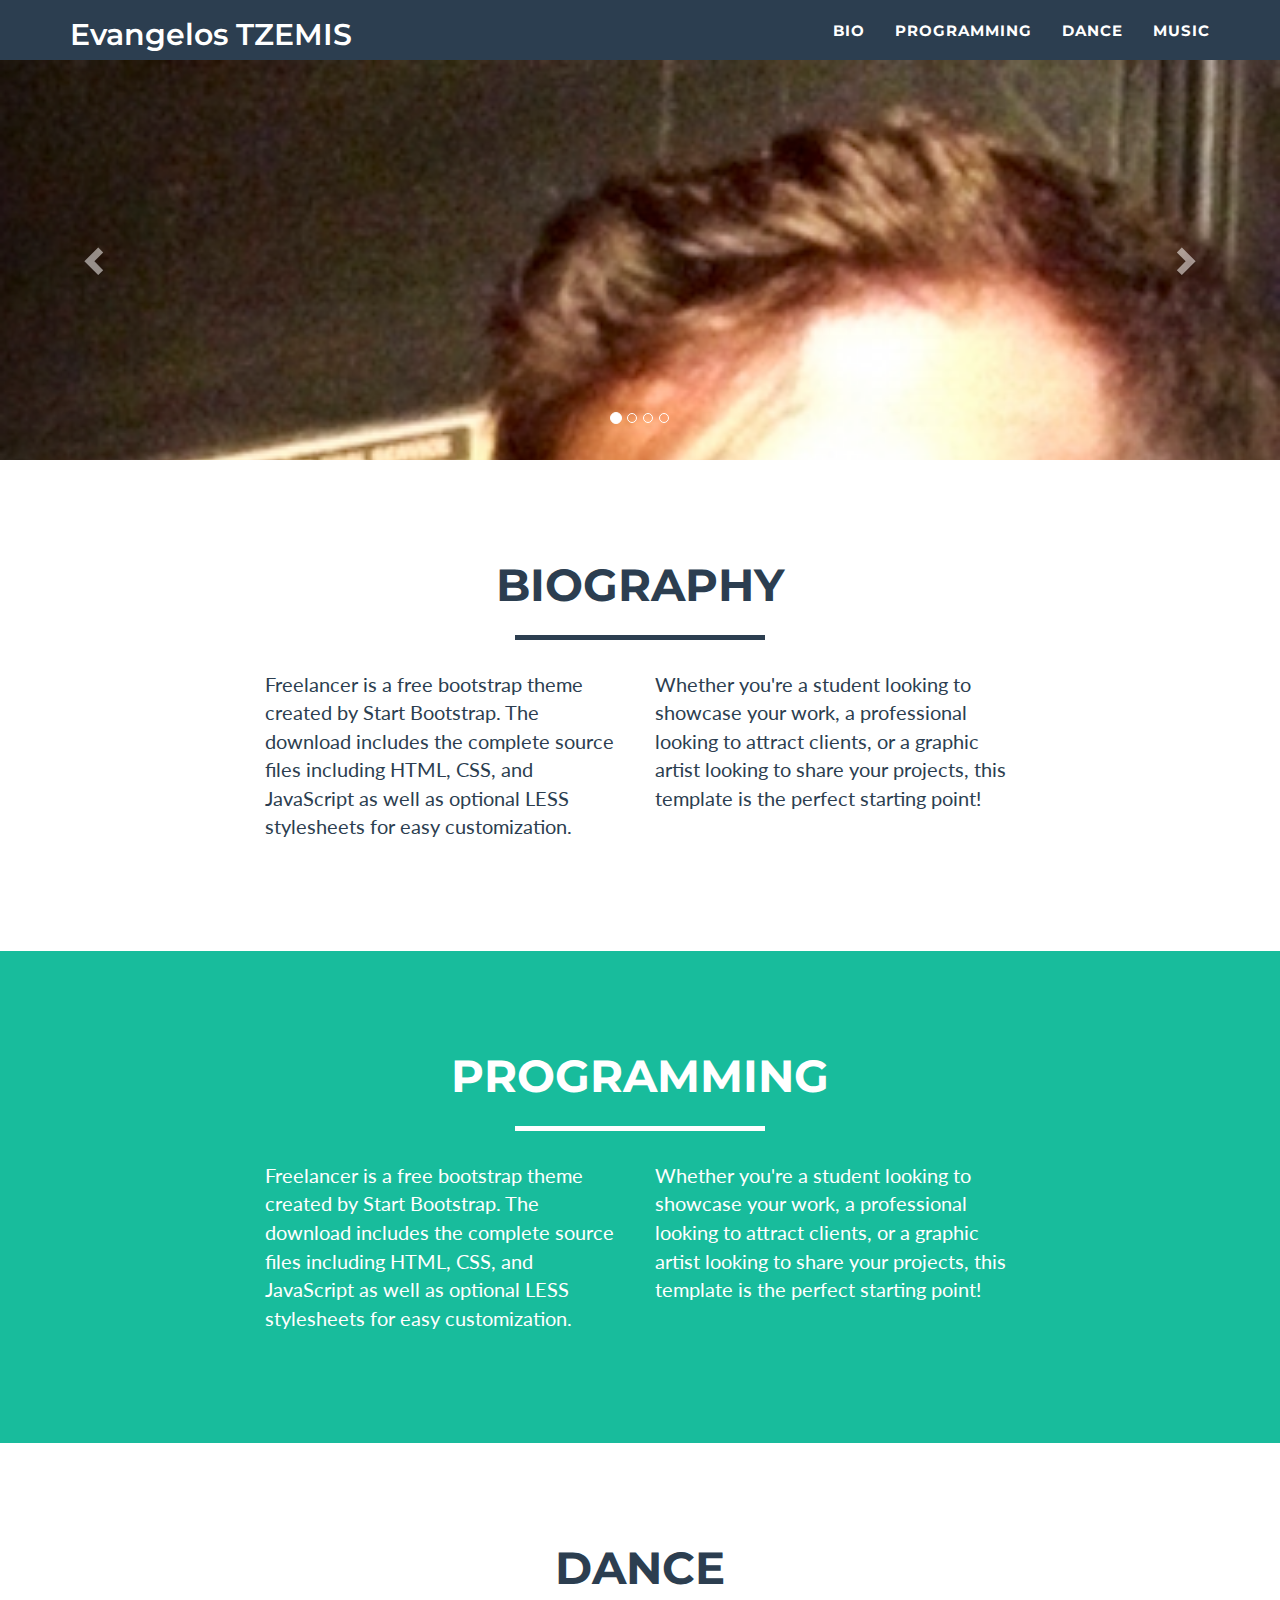
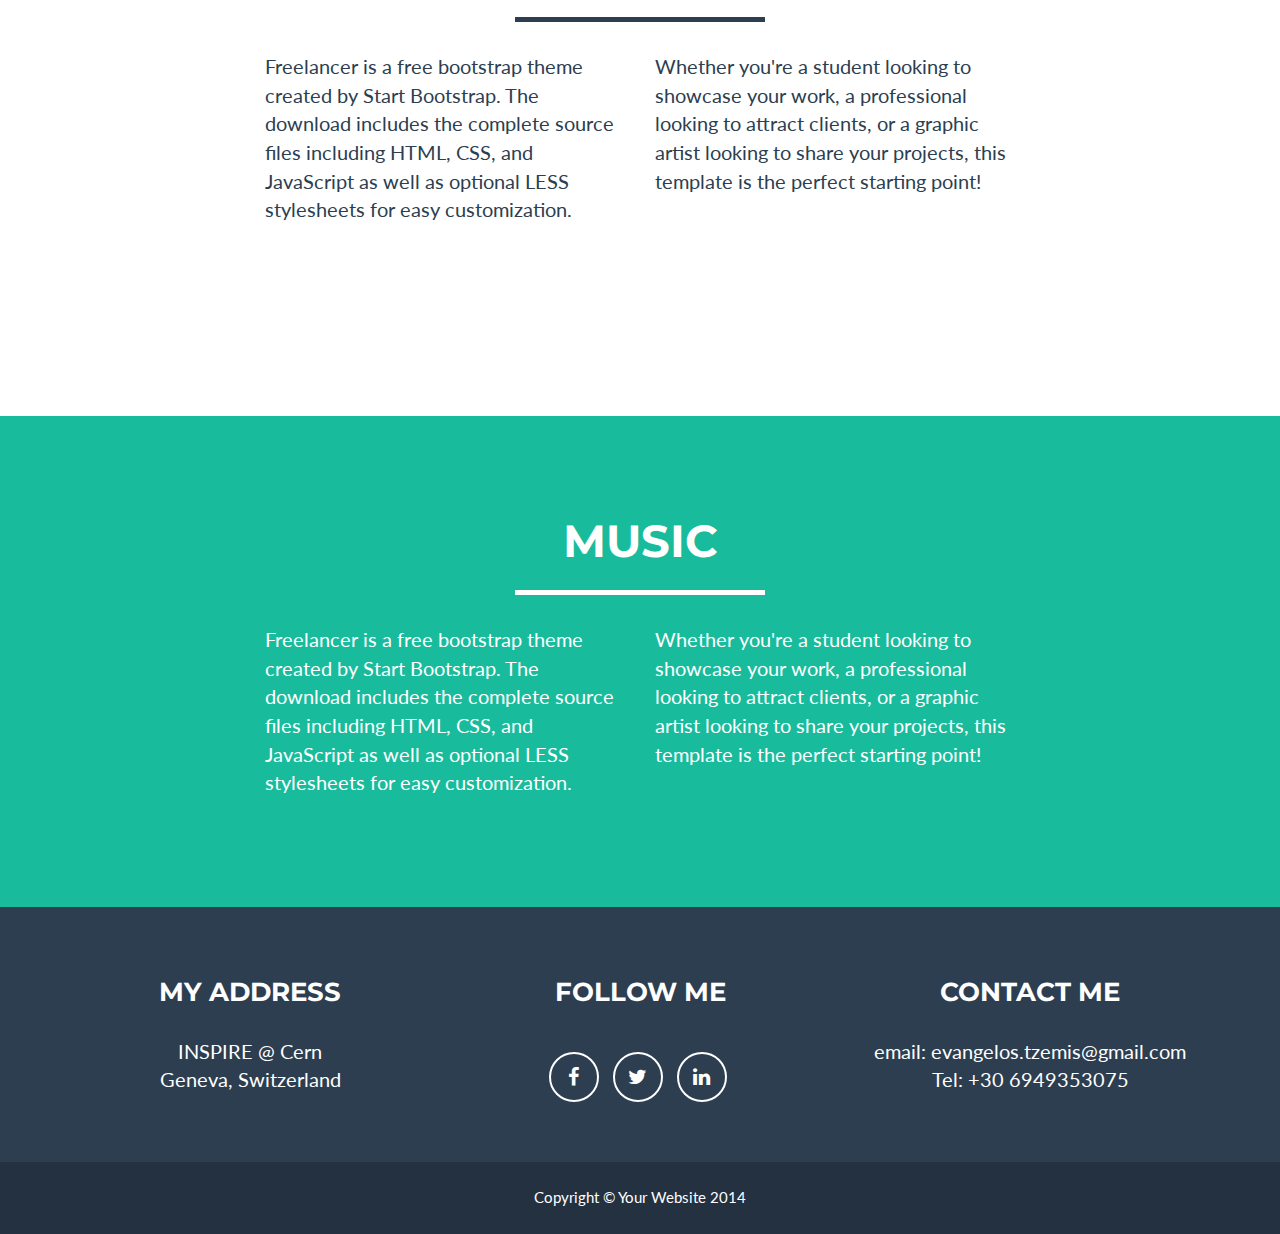
==== index.html @ f78a39d6 "Added carousel in the header" ====
<!DOCTYPE html>
<html lang="en">

<head>

    <meta charset="utf-8">
    <meta http-equiv="X-UA-Compatible" content="IE=edge">
    <meta name="viewport" content="width=device-width, initial-scale=1">
    <meta name="description" content="">
    <meta name="author" content="">

    <title>E. Tzemis - Personal Page</title>

    <!-- Bootstrap Core CSS - Uses Bootswatch Flatly Theme: http://bootswatch.com/flatly/ -->
    <link href="css/bootstrap.min.css" rel="stylesheet">

    <!-- Custom CSS -->
    <link href="css/freelancer.css" rel="stylesheet">

    <!-- Custom Fonts -->
    <link href="font-awesome/css/font-awesome.min.css" rel="stylesheet" type="text/css">
    <link href="http://fonts.googleapis.com/css?family=Montserrat:400,700" rel="stylesheet" type="text/css">
    <link href="http://fonts.googleapis.com/css?family=Lato:400,700,400italic,700italic" rel="stylesheet" type="text/css">

    <!-- HTML5 Shim and Respond.js IE8 support of HTML5 elements and media queries -->
    <!-- WARNING: Respond.js doesn't work if you view the page via file:// -->
    <!--[if lt IE 9]>
        <script src="https://oss.maxcdn.com/libs/html5shiv/3.7.0/html5shiv.js"></script>
        <script src="https://oss.maxcdn.com/libs/respond.js/1.4.2/respond.min.js"></script>
    <![endif]-->

</head>

<body id="page-top" class="index">

    <!-- Navigation -->
    <nav class="navbar navbar-default navbar-fixed-top">
        <div class="container">
            <!-- Brand and toggle get grouped for better mobile display -->
            <div class="navbar-header page-scroll">
                <button type="button" class="navbar-toggle" data-toggle="collapse" data-target="#bs-example-navbar-collapse-1">
                    <span class="sr-only">Toggle navigation</span>
                    <span class="icon-bar"></span>
                    <span class="icon-bar"></span>
                    <span class="icon-bar"></span>
                </button>
                <a class="navbar-brand" href="#page-top">Evangelos  TZEMIS</a>
            </div>

            <!-- Collect the nav links, forms, and other content for toggling -->
            <div class="collapse navbar-collapse" id="bs-example-navbar-collapse-1">
                <ul class="nav navbar-nav navbar-right">
                    <li class="hidden">
                        <a href="#page-top"></a>
                    </li>
                    <li class="page-scroll">
                        <a href="#biography">Bio</a>
                    </li>
                    <li class="page-scroll">
                        <a href="#programming">Programming</a>
                    </li>
                    <li class="page-scroll">
                        <a href="#dance">Dance</a>
                    </li>
                    <li class="page-scroll">
                        <a href="#music">Music</a>
                    </li>
<!--                     <li class="page-scroll">
                        <a href="#contact">Contact</a>
                    </li> -->
                </ul>
            </div>
            <!-- /.navbar-collapse -->
        </div>
        <!-- /.container-fluid -->
    </nav>

    <!-- Header -->
    <header>
<!--         <div class="container">
            <div class="row">
                <div class="col-lg-12">
                    <img class="img-responsive" src="img/profile.png" alt="">
                    <div class="intro-text">
                        <span class="name">Who am I?</span>
                        <hr class="star-light">
                        <span class="skills">Software Developer - Dancer - Musician</span>
                    </div>
                </div>
            </div>
        </div> -->
        <div id="myCarousel" class="carousel slide" data-ride="carousel">
            <!-- Indicators -->
            <ol class="carousel-indicators">
            <li data-target="#myCarousel" data-slide-to="0" class="active"></li>
            <li data-target="#myCarousel" data-slide-to="1"></li>
            <li data-target="#myCarousel" data-slide-to="2"></li>
            <li data-target="#myCarousel" data-slide-to="3"></li>
            </ol>

            <!-- Wrapper for slides -->
            <div class="carousel-inner" role="listbox">
            <div class="item active">
              <img  src="img/profile.png" alt="ME">
              <h7>Who am I?</h7>
            </div>

            <div class="item">
              <!-- <img src="img_chania2.jpg" alt="Chania"> -->
              <h7>Programming</h7>
            </div>

            <div class="item">
                <h7>Dancing</h7>
                <img src="img_flower.jpg" alt="Flower">
            </div>

            <div class="item">
                <h7>Music</h7> -
                <img src="img_flower2.jpg" alt="Flower">
            </div>


            </div>
            <!-- Carousel controls
            <!-- Left and right controls -->
            <a class="left carousel-control" href="#myCarousel" role="button" data-slide="prev">
              <span class="glyphicon glyphicon-chevron-left" aria-hidden="true"></span>
              <span class="sr-only">Previous</span>
            </a>
            <a class="right carousel-control" href="#myCarousel" role="button" data-slide="next">
              <span class="glyphicon glyphicon-chevron-right" aria-hidden="true"></span>
              <span class="sr-only">Next</span>
            </a>
        </div>
    </header>





    <!-- Biography Grid Section -->
    <section id="biography">
        <div class="container">
            <div class="row">
                <div class="col-lg-12 text-center">
                    <h2>Biography</h2>
                    <hr class="star-primary">
                </div>
            </div>

            <div class="row">
                <div class="col-lg-4 col-lg-offset-2">
                    <p>Freelancer is a free bootstrap theme created by Start Bootstrap. The download includes the complete source files including HTML, CSS, and JavaScript as well as optional LESS stylesheets for easy customization.</p>
                </div>
                <div class="col-lg-4">
                    <p>Whether you're a student looking to showcase your work, a professional looking to attract clients, or a graphic artist looking to share your projects, this template is the perfect starting point!</p>
                </div>
            </div>
        </div>
    </section>


    <!-- Programming Grid Section -->
    <section class="success" id="programming">
        <div class="container">
            <div class="row">
                <div class="col-lg-12 text-center">
                    <h2>Programming</h2>
                    <hr class="star-light">
                </div>
            </div>

            <div class="row">
                <div class="col-lg-4 col-lg-offset-2">
                    <p>Freelancer is a free bootstrap theme created by Start Bootstrap. The download includes the complete source files including HTML, CSS, and JavaScript as well as optional LESS stylesheets for easy customization.</p>
                </div>
                <div class="col-lg-4">
                    <p>Whether you're a student looking to showcase your work, a professional looking to attract clients, or a graphic artist looking to share your projects, this template is the perfect starting point!</p>
                </div>
            </div>

            <!-- <div class="row">
                <div class="col-sm-4 portfolio-item">
                    <a href="#portfolioModal1" class="portfolio-link" data-toggle="modal">
                        <div class="caption">
                            <div class="caption-content">
                                <i class="fa fa-search-plus fa-3x"></i>
                            </div>
                        </div>
                        <img src="img/portfolio/cabin.png" class="img-responsive" alt="">
                    </a>
                </div>
                <div class="col-sm-4 portfolio-item">
                    <a href="#portfolioModal2" class="portfolio-link" data-toggle="modal">
                        <div class="caption">
                            <div class="caption-content">
                                <i class="fa fa-search-plus fa-3x"></i>
                            </div>
                        </div>
                        <img src="img/portfolio/cake.png" class="img-responsive" alt="">
                    </a>
                </div>
                <div class="col-sm-4 portfolio-item">
                    <a href="#portfolioModal3" class="portfolio-link" data-toggle="modal">
                        <div class="caption">
                            <div class="caption-content">
                                <i class="fa fa-search-plus fa-3x"></i>
                            </div>
                        </div>
                        <img src="img/portfolio/circus.png" class="img-responsive" alt="">
                    </a>
                </div>
                <div class="col-sm-4 portfolio-item">
                    <a href="#portfolioModal4" class="portfolio-link" data-toggle="modal">
                        <div class="caption">
                            <div class="caption-content">
                                <i class="fa fa-search-plus fa-3x"></i>
                            </div>
                        </div>
                        <img src="img/portfolio/game.png" class="img-responsive" alt="">
                    </a>
                </div>
                <div class="col-sm-4 portfolio-item">
                    <a href="#portfolioModal5" class="portfolio-link" data-toggle="modal">
                        <div class="caption">
                            <div class="caption-content">
                                <i class="fa fa-search-plus fa-3x"></i>
                            </div>
                        </div>
                        <img src="img/portfolio/safe.png" class="img-responsive" alt="">
                    </a>
                </div>
                <div class="col-sm-4 portfolio-item">
                    <a href="#portfolioModal6" class="portfolio-link" data-toggle="modal">
                        <div class="caption">
                            <div class="caption-content">
                                <i class="fa fa-search-plus fa-3x"></i>
                            </div>
                        </div>
                        <img src="img/portfolio/submarine.png" class="img-responsive" alt="">
                    </a>
                </div>
            </div> -->
        </div>
    </section>

    <!-- Dance Section -->
    <section id="dance">
        <div class="container">
            <div class="row">
                <div class="col-lg-12 text-center">
                    <h2>Dance</h2>
                    <hr class="star-primary">
                </div>
            </div>
            <div class="row">
                <div class="col-lg-4 col-lg-offset-2">
                    <p>Freelancer is a free bootstrap theme created by Start Bootstrap. The download includes the complete source files including HTML, CSS, and JavaScript as well as optional LESS stylesheets for easy customization.</p>
                </div>
                <div class="col-lg-4">
                    <p>Whether you're a student looking to showcase your work, a professional looking to attract clients, or a graphic artist looking to share your projects, this template is the perfect starting point!</p>
                </div>
                <div class="col-lg-8 col-lg-offset-2 text-center">
                    <a href="#" class="btn btn-lg btn-outline">
                        <i class="fa fa-download"></i> Download Theme
                    </a>
                </div>
            </div>
        </div>
    </section>

    <!-- Music Section -->
    <section class="success" id="music">
        <div class="container">
            <div class="row">
                <div class="col-lg-12 text-center">
                    <h2>Music</h2>
                    <hr class="star-light">
                </div>
            </div>
            <div class="row">
                <div class="col-lg-4 col-lg-offset-2">
                    <p>Freelancer is a free bootstrap theme created by Start Bootstrap. The download includes the complete source files including HTML, CSS, and JavaScript as well as optional LESS stylesheets for easy customization.</p>
                </div>
                <div class="col-lg-4">
                    <p>Whether you're a student looking to showcase your work, a professional looking to attract clients, or a graphic artist looking to share your projects, this template is the perfect starting point!</p>
                </div>
            </div>
        </div>
    </section>


    <!-- Footer -->
    <footer class="text-center">
        <div class="footer-above">
            <div class="container">
                <div class="row">
                    <div class="footer-col col-md-4">
                        <h3>My Address</h3>
                        <p>INSPIRE @ Cern<br>Geneva, Switzerland</p>
                    </div>
                    <div class="footer-col col-md-4">
                        <h3>Follow me</h3>
                        <ul class="list-inline">
                            <li>
                                <a href="https://www.facebook.com/vaggelis.tzemis" class="btn-social btn-outline"><i class="fa fa-fw fa-facebook"></i></a>
                            </li>
                        <!--     <li>
                                <a href="#" class="btn-social btn-outline"><i class="fa fa-fw fa-google-plus"></i></a>
                            </li> -->
                            <li>
                                <a href="https://twitter.com/Etzemis" class="btn-social btn-outline"><i class="fa fa-fw fa-twitter"></i></a>
                            </li>
                            <li>
                                <a href="http://ch.linkedin.com/in/etzemis" class="btn-social btn-outline"><i class="fa fa-fw fa-linkedin"></i></a>
                            </li>
                            <!-- <li>
                                <a href="#" class="btn-social btn-outline"><i class="fa fa-fw fa-dribbble"></i></a>
                            </li> -->
                        </ul>
                    </div>
                    <div class="footer-col col-md-4">
                        <h3>Contact me</h3>
                        <p> email: evangelos.tzemis@gmail.com 
                        <br> Tel: +30 6949353075
                    </p>
                    </div>
                </div>
            </div>
        </div>
        <div class="footer-below">
            <div class="container">
                <div class="row">
                    <div class="col-lg-12">
                        Copyright &copy; Your Website 2014
                    </div>
                </div>
            </div>
        </div>
    </footer>

    <!-- Scroll to Top Button (Only visible on small and extra-small screen sizes) -->
    <div class="scroll-top page-scroll visible-xs visible-sm">
        <a class="btn btn-primary" href="#page-top">
            <i class="fa fa-chevron-up"></i>
        </a>
    </div>

    <!-- Portfolio Modals -->
    <div class="portfolio-modal modal fade" id="portfolioModal1" tabindex="-1" role="dialog" aria-hidden="true">
        <div class="modal-content">
            <div class="close-modal" data-dismiss="modal">
                <div class="lr">
                    <div class="rl">
                    </div>
                </div>
            </div>
            <div class="container">
                <div class="row">
                    <div class="col-lg-8 col-lg-offset-2">
                        <div class="modal-body">
                            <h2>Project Title</h2>
                            <hr class="star-primary">
                            <img src="img/portfolio/cabin.png" class="img-responsive img-centered" alt="">
                            <p>Use this area of the page to describe your project. The icon above is part of a free icon set by <a href="https://sellfy.com/p/8Q9P/jV3VZ/">Flat Icons</a>. On their website, you can download their free set with 16 icons, or you can purchase the entire set with 146 icons for only $12!</p>
                            <ul class="list-inline item-details">
                                <li>Client:
                                    <strong><a href="http://startbootstrap.com">Start Bootstrap</a>
                                    </strong>
                                </li>
                                <li>Date:
                                    <strong><a href="http://startbootstrap.com">April 2014</a>
                                    </strong>
                                </li>
                                <li>Service:
                                    <strong><a href="http://startbootstrap.com">Web Development</a>
                                    </strong>
                                </li>
                            </ul>
                            <button type="button" class="btn btn-default" data-dismiss="modal"><i class="fa fa-times"></i> Close</button>
                        </div>
                    </div>
                </div>
            </div>
        </div>
    </div>
    <div class="portfolio-modal modal fade" id="portfolioModal2" tabindex="-1" role="dialog" aria-hidden="true">
        <div class="modal-content">
            <div class="close-modal" data-dismiss="modal">
                <div class="lr">
                    <div class="rl">
                    </div>
                </div>
            </div>
            <div class="container">
                <div class="row">
                    <div class="col-lg-8 col-lg-offset-2">
                        <div class="modal-body">
                            <h2>Project Title</h2>
                            <hr class="star-primary">
                            <img src="img/portfolio/cake.png" class="img-responsive img-centered" alt="">
                            <p>Use this area of the page to describe your project. The icon above is part of a free icon set by <a href="https://sellfy.com/p/8Q9P/jV3VZ/">Flat Icons</a>. On their website, you can download their free set with 16 icons, or you can purchase the entire set with 146 icons for only $12!</p>
                            <ul class="list-inline item-details">
                                <li>Client:
                                    <strong><a href="http://startbootstrap.com">Start Bootstrap</a>
                                    </strong>
                                </li>
                                <li>Date:
                                    <strong><a href="http://startbootstrap.com">April 2014</a>
                                    </strong>
                                </li>
                                <li>Service:
                                    <strong><a href="http://startbootstrap.com">Web Development</a>
                                    </strong>
                                </li>
                            </ul>
                            <button type="button" class="btn btn-default" data-dismiss="modal"><i class="fa fa-times"></i> Close</button>
                        </div>
                    </div>
                </div>
            </div>
        </div>
    </div>
    <div class="portfolio-modal modal fade" id="portfolioModal3" tabindex="-1" role="dialog" aria-hidden="true">
        <div class="modal-content">
            <div class="close-modal" data-dismiss="modal">
                <div class="lr">
                    <div class="rl">
                    </div>
                </div>
            </div>
            <div class="container">
                <div class="row">
                    <div class="col-lg-8 col-lg-offset-2">
                        <div class="modal-body">
                            <h2>Project Title</h2>
                            <hr class="star-primary">
                            <img src="img/portfolio/circus.png" class="img-responsive img-centered" alt="">
                            <p>Use this area of the page to describe your project. The icon above is part of a free icon set by <a href="https://sellfy.com/p/8Q9P/jV3VZ/">Flat Icons</a>. On their website, you can download their free set with 16 icons, or you can purchase the entire set with 146 icons for only $12!</p>
                            <ul class="list-inline item-details">
                                <li>Client:
                                    <strong><a href="http://startbootstrap.com">Start Bootstrap</a>
                                    </strong>
                                </li>
                                <li>Date:
                                    <strong><a href="http://startbootstrap.com">April 2014</a>
                                    </strong>
                                </li>
                                <li>Service:
                                    <strong><a href="http://startbootstrap.com">Web Development</a>
                                    </strong>
                                </li>
                            </ul>
                            <button type="button" class="btn btn-default" data-dismiss="modal"><i class="fa fa-times"></i> Close</button>
                        </div>
                    </div>
                </div>
            </div>
        </div>
    </div>
    <div class="portfolio-modal modal fade" id="portfolioModal4" tabindex="-1" role="dialog" aria-hidden="true">
        <div class="modal-content">
            <div class="close-modal" data-dismiss="modal">
                <div class="lr">
                    <div class="rl">
                    </div>
                </div>
            </div>
            <div class="container">
                <div class="row">
                    <div class="col-lg-8 col-lg-offset-2">
                        <div class="modal-body">
                            <h2>Project Title</h2>
                            <hr class="star-primary">
                            <img src="img/portfolio/game.png" class="img-responsive img-centered" alt="">
                            <p>Use this area of the page to describe your project. The icon above is part of a free icon set by <a href="https://sellfy.com/p/8Q9P/jV3VZ/">Flat Icons</a>. On their website, you can download their free set with 16 icons, or you can purchase the entire set with 146 icons for only $12!</p>
                            <ul class="list-inline item-details">
                                <li>Client:
                                    <strong><a href="http://startbootstrap.com">Start Bootstrap</a>
                                    </strong>
                                </li>
                                <li>Date:
                                    <strong><a href="http://startbootstrap.com">April 2014</a>
                                    </strong>
                                </li>
                                <li>Service:
                                    <strong><a href="http://startbootstrap.com">Web Development</a>
                                    </strong>
                                </li>
                            </ul>
                            <button type="button" class="btn btn-default" data-dismiss="modal"><i class="fa fa-times"></i> Close</button>
                        </div>
                    </div>
                </div>
            </div>
        </div>
    </div>
    <div class="portfolio-modal modal fade" id="portfolioModal5" tabindex="-1" role="dialog" aria-hidden="true">
        <div class="modal-content">
            <div class="close-modal" data-dismiss="modal">
                <div class="lr">
                    <div class="rl">
                    </div>
                </div>
            </div>
            <div class="container">
                <div class="row">
                    <div class="col-lg-8 col-lg-offset-2">
                        <div class="modal-body">
                            <h2>Project Title</h2>
                            <hr class="star-primary">
                            <img src="img/portfolio/safe.png" class="img-responsive img-centered" alt="">
                            <p>Use this area of the page to describe your project. The icon above is part of a free icon set by <a href="https://sellfy.com/p/8Q9P/jV3VZ/">Flat Icons</a>. On their website, you can download their free set with 16 icons, or you can purchase the entire set with 146 icons for only $12!</p>
                            <ul class="list-inline item-details">
                                <li>Client:
                                    <strong><a href="http://startbootstrap.com">Start Bootstrap</a>
                                    </strong>
                                </li>
                                <li>Date:
                                    <strong><a href="http://startbootstrap.com">April 2014</a>
                                    </strong>
                                </li>
                                <li>Service:
                                    <strong><a href="http://startbootstrap.com">Web Development</a>
                                    </strong>
                                </li>
                            </ul>
                            <button type="button" class="btn btn-default" data-dismiss="modal"><i class="fa fa-times"></i> Close</button>
                        </div>
                    </div>
                </div>
            </div>
        </div>
    </div>
    <div class="portfolio-modal modal fade" id="portfolioModal6" tabindex="-1" role="dialog" aria-hidden="true">
        <div class="modal-content">
            <div class="close-modal" data-dismiss="modal">
                <div class="lr">
                    <div class="rl">
                    </div>
                </div>
            </div>
            <div class="container">
                <div class="row">
                    <div class="col-lg-8 col-lg-offset-2">
                        <div class="modal-body">
                            <h2>Project Title</h2>
                            <hr class="star-primary">
                            <img src="img/portfolio/submarine.png" class="img-responsive img-centered" alt="">
                            <p>Use this area of the page to describe your project. The icon above is part of a free icon set by <a href="https://sellfy.com/p/8Q9P/jV3VZ/">Flat Icons</a>. On their website, you can download their free set with 16 icons, or you can purchase the entire set with 146 icons for only $12!</p>
                            <ul class="list-inline item-details">
                                <li>Client:
                                    <strong><a href="http://startbootstrap.com">Start Bootstrap</a>
                                    </strong>
                                </li>
                                <li>Date:
                                    <strong><a href="http://startbootstrap.com">April 2014</a>
                                    </strong>
                                </li>
                                <li>Service:
                                    <strong><a href="http://startbootstrap.com">Web Development</a>
                                    </strong>
                                </li>
                            </ul>
                            <button type="button" class="btn btn-default" data-dismiss="modal"><i class="fa fa-times"></i> Close</button>
                        </div>
                    </div>
                </div>
            </div>
        </div>
    </div>

    <!-- jQuery -->
    <script src="js/jquery.js"></script>

    <!-- Bootstrap Core JavaScript -->
    <script src="js/bootstrap.min.js"></script>

    <!-- Plugin JavaScript -->
    <script src="http://cdnjs.cloudflare.com/ajax/libs/jquery-easing/1.3/jquery.easing.min.js"></script>
    <script src="js/classie.js"></script>
    <script src="js/cbpAnimatedHeader.js"></script>

    <!-- Contact Form JavaScript -->
    <script src="js/jqBootstrapValidation.js"></script>
    <script src="js/contact_me.js"></script>

    <!-- Custom Theme JavaScript -->
    <script src="js/freelancer.js"></script>
    <!-- change the slides -->
    <script>
    $('.carousel').carousel({
        interval: 5000 //changes the speed
    })
    </script>

</body>

</html>
---- css/freelancer.css ----
/*!
 * Start Bootstrap - Freelancer Bootstrap Theme (http://startbootstrap.com)
 * Code licensed under the Apache License v2.0.
 * For details, see http://www.apache.org/licenses/LICENSE-2.0.
 */

body {
    overflow-x: hidden;
}

p {
    font-size: 20px;
}

p.small {
    font-size: 16px;
}

a,
a:hover,
a:focus,
a:active,
a.active {
    outline: 0;
    color: #18bc9c;
}

h1,
h2,
h3,
h4,
h5,
h6 {
    text-transform: uppercase;
    font-family: Montserrat,"Helvetica Neue",Helvetica,Arial,sans-serif;
    font-weight: 700;
}

hr.star-light,
hr.star-primary {
    margin: 25px auto 30px;
    padding: 0;
    max-width: 250px;
    border: 0;
    border-top: solid 5px;
    text-align: center;
}

hr.star-light:after,
hr.star-primary:after {
    /*content: "\f005";*/
    display: inline-block;
    position: relative;
    top: -.8em;
    padding: 0 .25em;
    font-family: FontAwesome;
    font-size: 2em;
}

hr.star-light {
    border-color: #fff;
}

hr.star-light:after {
    color: #fff;
    background-color: #18bc9c;
}

hr.star-primary {
    border-color: #2c3e50;
}

hr.star-primary:after {
    color: #2c3e50;
    background-color: #fff;
}

.img-centered {
    margin: 0 auto;
}

header {
    text-align: center;
    color: #fff;
    background: white;
}

header .container {
    padding-top: 100px;
    padding-bottom: 50px;
}

@media(min-width:768px) {
    header .container {
        padding-top: 200px;
        padding-bottom: 100px;
    }

    header .intro-text .name {
        font-size: 4.75em;
    }

    header .intro-text .skills {
        font-size: 1.75em;
    }
}

@media(min-width:768px) {
    .navbar-fixed-top {
        padding: 0px 0;
        -webkit-transition: padding .2s;
        -moz-transition: padding .2s;
        transition: padding .2s;
    }

    .navbar-fixed-top .navbar-brand {
        font-size: 2em;
        -webkit-transition: all .3s;
        -moz-transition: all .3s;
        transition: all .3s;
    }

    .navbar-fixed-top.navbar-shrink {
        padding: 0px 0;
    }

    .navbar-fixed-top.navbar-shrink .navbar-brand {
        font-size: 1.7em;
    }
}


.navbar-nav {
    text-transform: uppercase;
    font-family: Montserrat,"Helvetica Neue",Helvetica,Arial,sans-serif;
    font-weight: 700;
}


.navbar-brand {
    font-family: Montserrat,"Helvetica Neue",Helvetica,Arial,sans-serif;
    font-weight: 600;
}

.navbar a:focus {
    outline: 0;
}

.navbar .navbar-nav {
    letter-spacing: 1px;
}

.navbar .navbar-nav li a:focus {
    outline: 0;
}

.navbar-default,
.navbar-inverse {
    border: 0;
}

section {
    padding: 100px 0;
}

section h2 {
    margin: 0;
    font-size: 3em;
}

section.success {
    color: #fff;
    background: #18bc9c;
}

section.success a,
section.success a:hover,
section.success a:focus,
section.success a:active,
section.success a.active {
    outline: 0;
    color: #2c3e50;
}

@media(max-width:767px) {
    section {
        padding: 100px 0;
    }

    section.first {
        padding-top: 75px;
    }
}

#portfolio .portfolio-item {
    right: 0;
    margin: 0 0 15px;
}

#portfolio .portfolio-item .portfolio-link {
    display: block;
    position: relative;
    margin: 0 auto;
    max-width: 400px;
}

#portfolio .portfolio-item .portfolio-link .caption {
    position: absolute;
    width: 100%;
    height: 100%;
    opacity: 0;
    background: rgba(24,188,156,.9);
    -webkit-transition: all ease .5s;
    -moz-transition: all ease .5s;
    transition: all ease .5s;
}

#portfolio .portfolio-item .portfolio-link .caption:hover {
    opacity: 1;
}

#portfolio .portfolio-item .portfolio-link .caption .caption-content {
    position: absolute;
    top: 50%;
    width: 100%;
    height: 20px;
    margin-top: -12px;
    text-align: center;
    font-size: 20px;
    color: #fff;
}

#portfolio .portfolio-item .portfolio-link .caption .caption-content i {
    margin-top: -12px;
}

#portfolio .portfolio-item .portfolio-link .caption .caption-content h3,
#portfolio .portfolio-item .portfolio-link .caption .caption-content h4 {
    margin: 0;
}

#portfolio * {
    z-index: 2;
}

@media(min-width:767px) {
    #portfolio .portfolio-item {
        margin: 0 0 30px;
    }
}

.btn-outline {
    margin-top: 15px;
    border: solid 2px #fff;
    font-size: 20px;
    color: #fff;
    background: 0 0;
    transition: all .3s ease-in-out;
}

.btn-outline:hover,
.btn-outline:focus,
.btn-outline:active,
.btn-outline.active {
    border: solid 2px #fff;
    color: #18bc9c;
    background: #fff;
}

.floating-label-form-group {
    position: relative;
    margin-bottom: 0;
    padding-bottom: .5em;
    border-bottom: 1px solid #eee;
}

.floating-label-form-group input,
.floating-label-form-group textarea {
    z-index: 1;
    position: relative;
    padding-right: 0;
    padding-left: 0;
    border: 0;
    border-radius: 0;
    font-size: 1.5em;
    background: 0 0;
    box-shadow: none!important;
    resize: none;
}

.floating-label-form-group label {
    display: block;
    z-index: 0;
    position: relative;
    top: 2em;
    margin: 0;
    font-size: .85em;
    line-height: 1.764705882em;
    vertical-align: middle;
    vertical-align: baseline;
    opacity: 0;
    -webkit-transition: top .3s ease,opacity .3s ease;
    -moz-transition: top .3s ease,opacity .3s ease;
    -ms-transition: top .3s ease,opacity .3s ease;
    transition: top .3s ease,opacity .3s ease;
}

.floating-label-form-group::not(:first-child) {
    padding-left: 14px;
    border-left: 1px solid #eee;
}

.floating-label-form-group-with-value label {
    top: 0;
    opacity: 1;
}

.floating-label-form-group-with-focus label {
    color: #18bc9c;
}

form .row:first-child .floating-label-form-group {
    border-top: 1px solid #eee;
}

footer {
    color: #fff;
}

footer h3 {
    margin-bottom: 30px;
}

footer .footer-above {
    padding-top: 50px;
    background-color: #2c3e50;
}

footer .footer-col {
    margin-bottom: 50px;
}

footer .footer-below {
    padding: 25px 0;
    background-color: #233140;
}

.btn-social {
    display: inline-block;
    width: 50px;
    height: 50px;
    border: 2px solid #fff;
    border-radius: 100%;
    text-align: center;
    font-size: 20px;
    line-height: 45px;
}

.btn:focus,
.btn:active,
.btn.active {
    outline: 0;
}

.scroll-top {
    z-index: 1049;
    position: fixed;
    right: 2%;
    bottom: 2%;
    width: 50px;
    height: 50px;
}

.scroll-top .btn {
    width: 50px;
    height: 50px;
    border-radius: 100%;
    font-size: 20px;
    line-height: 28px;
}

.scroll-top .btn:focus {
    outline: 0;
}

.portfolio-modal .modal-content {
    padding: 100px 0;
    min-height: 100%;
    border: 0;
    border-radius: 0;
    text-align: center;
    background-clip: border-box;
    -webkit-box-shadow: none;
    box-shadow: none;
}

.portfolio-modal .modal-content h2 {
    margin: 0;
    font-size: 3em;
}

.portfolio-modal .modal-content img {
    margin-bottom: 30px;
}

.portfolio-modal .modal-content .item-details {
    margin: 30px 0;
}

.portfolio-modal .close-modal {
    position: absolute;
    top: 25px;
    right: 25px;
    width: 75px;
    height: 75px;
    background-color: transparent;
    cursor: pointer;
}

.portfolio-modal .close-modal:hover {
    opacity: .3;
}

.portfolio-modal .close-modal .lr {
    z-index: 1051;
    width: 1px;
    height: 75px;
    margin-left: 35px;
    background-color: #2c3e50;
    -webkit-transform: rotate(45deg);
    -ms-transform: rotate(45deg);
    transform: rotate(45deg);
}

.portfolio-modal .close-modal .lr .rl {
    z-index: 1052;
    width: 1px;
    height: 75px;
    background-color: #2c3e50;
    -webkit-transform: rotate(90deg);
    -ms-transform: rotate(90deg);
    transform: rotate(90deg);
}

.portfolio-modal .modal-backdrop {
    display: none;
    opacity: 0;
}




.item{
    background: #b2b2b2;    
    text-align: center;
    height: 400px !important;
}
.carousel{
    margin-top: 60px;
}
.bs-example{
    margin: 0px;
}
.carousel-inner > .item > img,
  .carousel-inner > .item > a > img {
      width: 100%;
      margin: auto;
}


/*.fill {
    width: 100%;
    height: 100%;
    background-position: center;
    -webkit-background-size: cover;
    -moz-background-size: cover;
    background-size: cover;
    -o-background-size: cover;
}*/
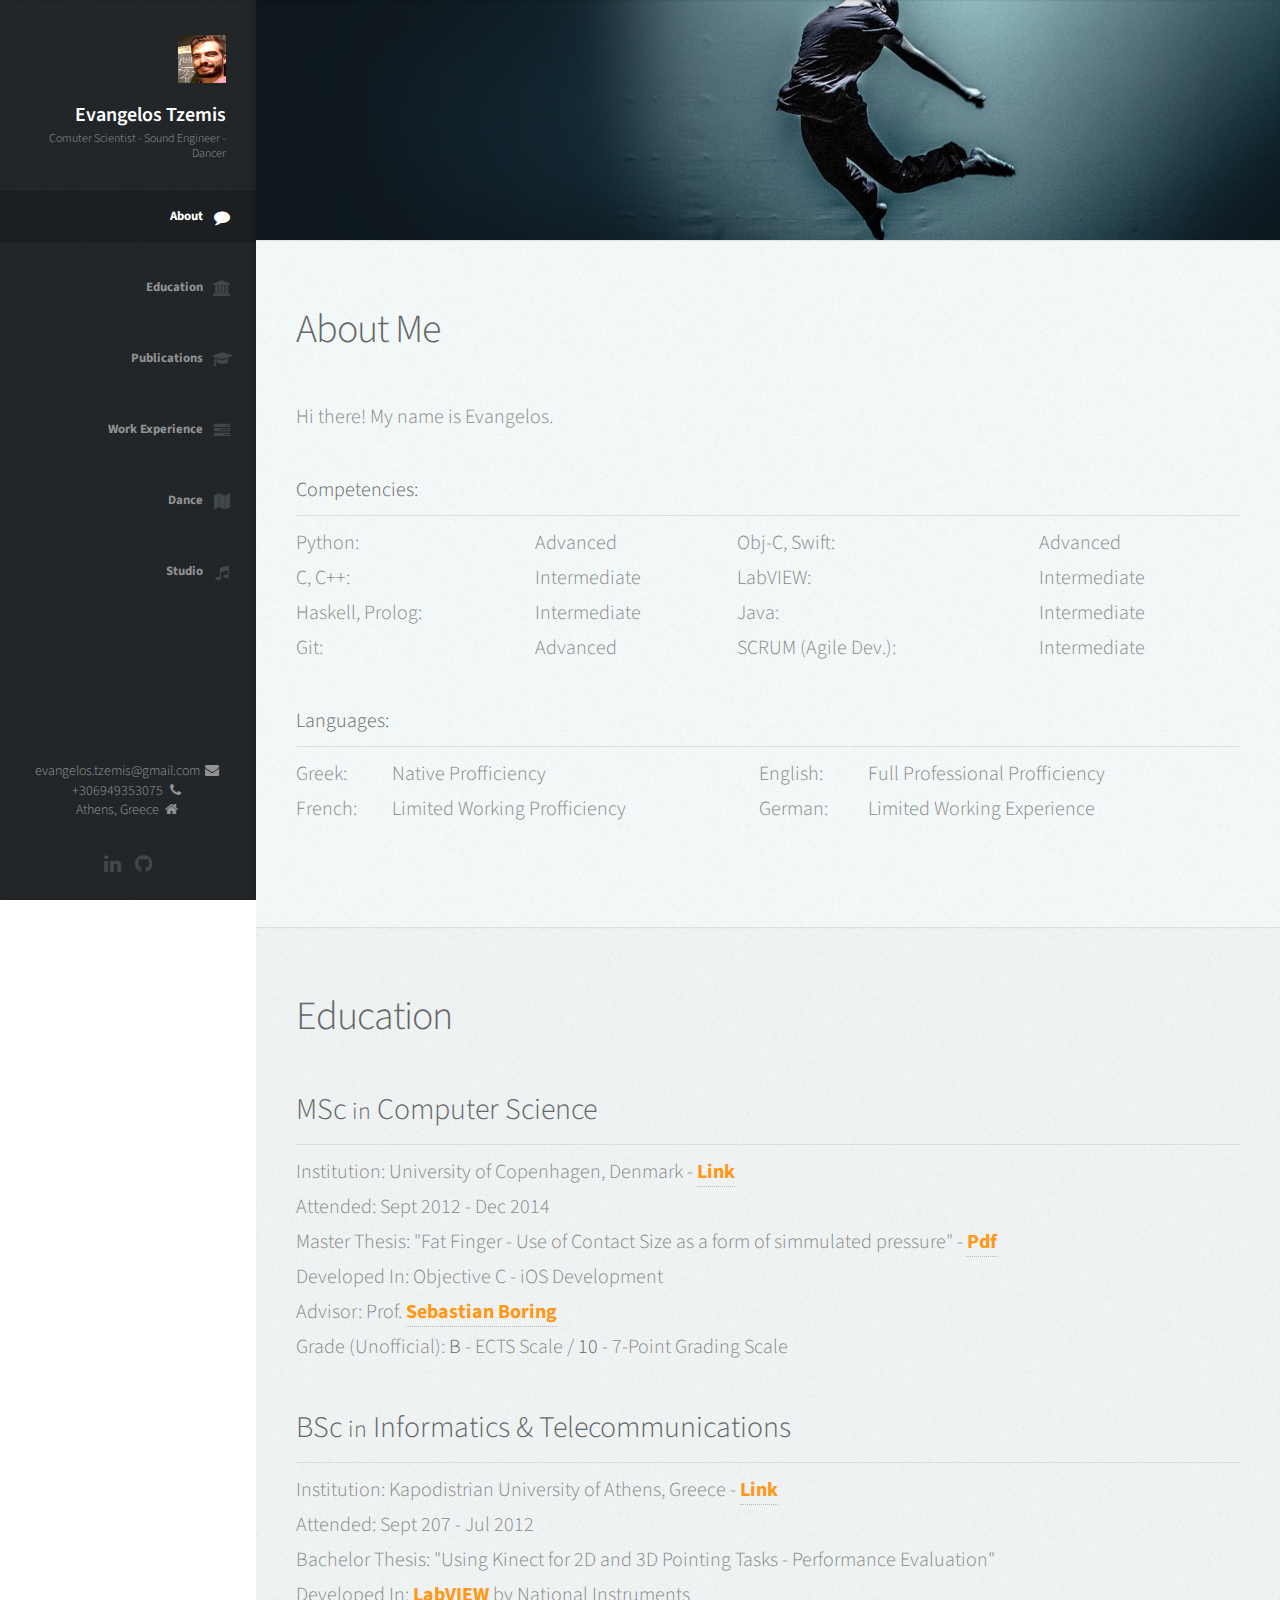
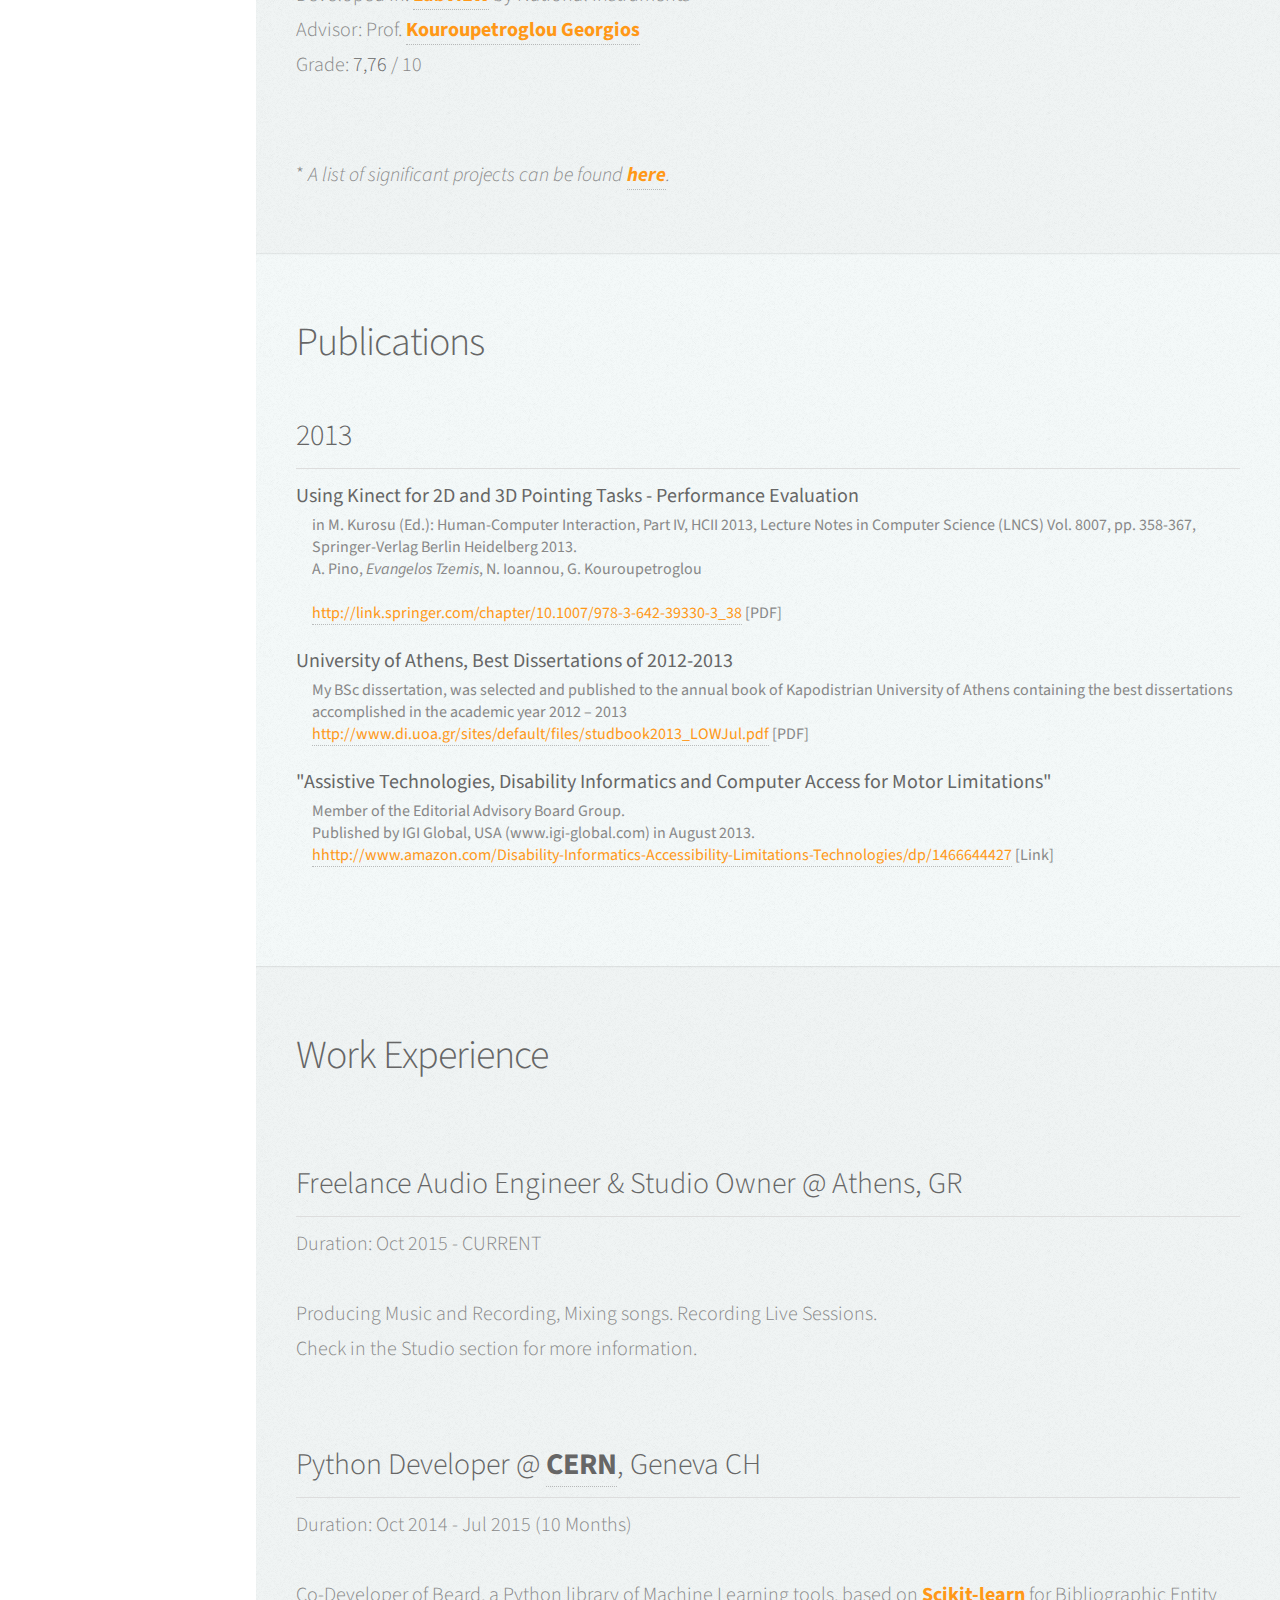
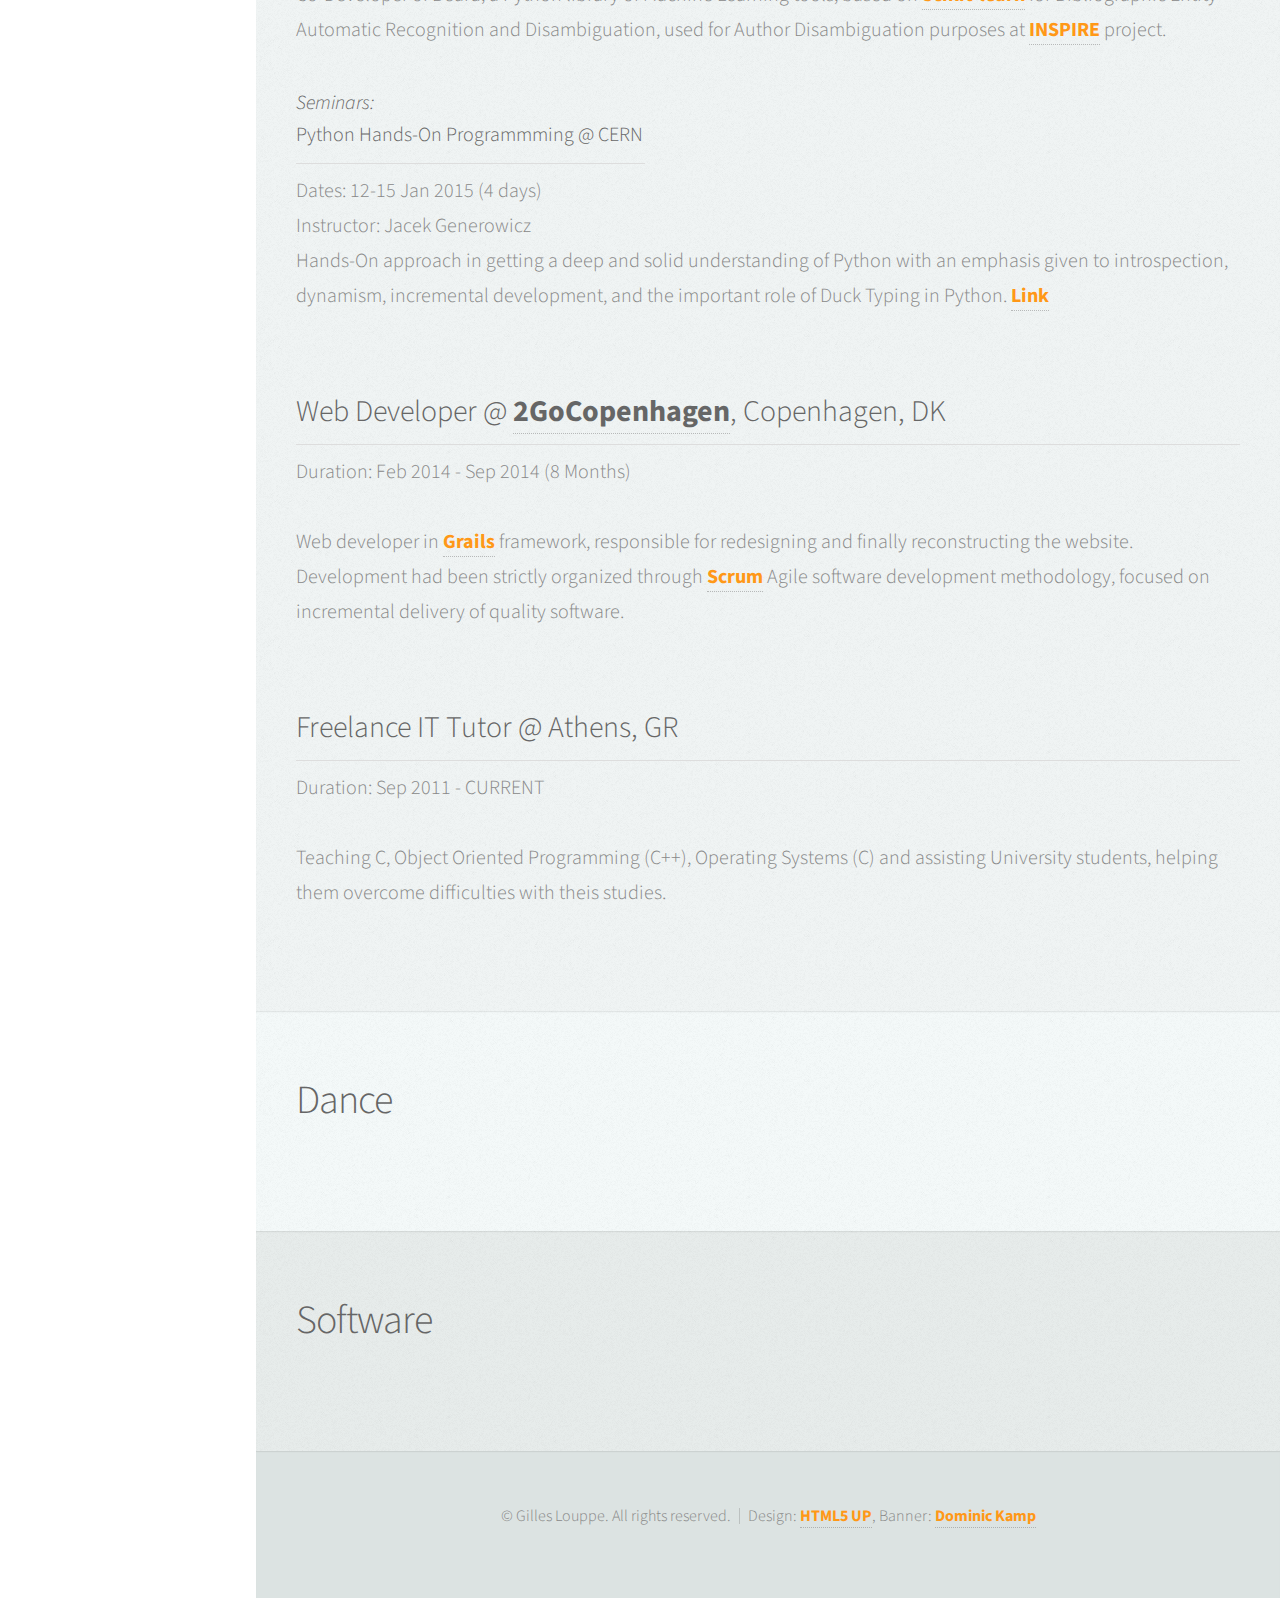
==== commit 938f7623: "Redesign of Website" ====
--- a/index.html
+++ b/index.html
@@ -1,600 +1,377 @@
-<!DOCTYPE html>
-<html lang="en">
-
-<head>
-
-    <meta charset="utf-8">
-    <meta http-equiv="X-UA-Compatible" content="IE=edge">
-    <meta name="viewport" content="width=device-width, initial-scale=1">
-    <meta name="description" content="">
-    <meta name="author" content="">
-
-    <title>E. Tzemis - Personal Page</title>
-
-    <!-- Bootstrap Core CSS - Uses Bootswatch Flatly Theme: http://bootswatch.com/flatly/ -->
-    <link href="css/bootstrap.min.css" rel="stylesheet">
-
-    <!-- Custom CSS -->
-    <link href="css/freelancer.css" rel="stylesheet">
-
-    <!-- Custom Fonts -->
-    <link href="font-awesome/css/font-awesome.min.css" rel="stylesheet" type="text/css">
-    <link href="http://fonts.googleapis.com/css?family=Montserrat:400,700" rel="stylesheet" type="text/css">
-    <link href="http://fonts.googleapis.com/css?family=Lato:400,700,400italic,700italic" rel="stylesheet" type="text/css">
-
-    <!-- HTML5 Shim and Respond.js IE8 support of HTML5 elements and media queries -->
-    <!-- WARNING: Respond.js doesn't work if you view the page via file:// -->
-    <!--[if lt IE 9]>
-        <script src="https://oss.maxcdn.com/libs/html5shiv/3.7.0/html5shiv.js"></script>
-        <script src="https://oss.maxcdn.com/libs/respond.js/1.4.2/respond.min.js"></script>
-    <![endif]-->
-
-</head>
-
-<body id="page-top" class="index">
-
-    <!-- Navigation -->
-    <nav class="navbar navbar-default navbar-fixed-top">
-        <div class="container">
-            <!-- Brand and toggle get grouped for better mobile display -->
-            <div class="navbar-header page-scroll">
-                <button type="button" class="navbar-toggle" data-toggle="collapse" data-target="#bs-example-navbar-collapse-1">
-                    <span class="sr-only">Toggle navigation</span>
-                    <span class="icon-bar"></span>
-                    <span class="icon-bar"></span>
-                    <span class="icon-bar"></span>
-                </button>
-                <a class="navbar-brand" href="#page-top">Evangelos  TZEMIS</a>
-            </div>
-
-            <!-- Collect the nav links, forms, and other content for toggling -->
-            <div class="collapse navbar-collapse" id="bs-example-navbar-collapse-1">
-                <ul class="nav navbar-nav navbar-right">
-                    <li class="hidden">
-                        <a href="#page-top"></a>
-                    </li>
-                    <li class="page-scroll">
-                        <a href="#biography">Bio</a>
-                    </li>
-                    <li class="page-scroll">
-                        <a href="#programming">Programming</a>
-                    </li>
-                    <li class="page-scroll">
-                        <a href="#dance">Dance</a>
-                    </li>
-                    <li class="page-scroll">
-                        <a href="#music">Music</a>
-                    </li>
-<!--                     <li class="page-scroll">
-                        <a href="#contact">Contact</a>
-                    </li> -->
-                </ul>
-            </div>
-            <!-- /.navbar-collapse -->
-        </div>
-        <!-- /.container-fluid -->
-    </nav>
-
-    <!-- Header -->
-    <header>
-<!--         <div class="container">
-            <div class="row">
-                <div class="col-lg-12">
-                    <img class="img-responsive" src="img/profile.png" alt="">
-                    <div class="intro-text">
-                        <span class="name">Who am I?</span>
-                        <hr class="star-light">
-                        <span class="skills">Software Developer - Dancer - Musician</span>
-                    </div>
-                </div>
-            </div>
-        </div> -->
-        <div id="myCarousel" class="carousel slide" data-ride="carousel">
-            <!-- Indicators -->
-            <ol class="carousel-indicators">
-            <li data-target="#myCarousel" data-slide-to="0" class="active"></li>
-            <li data-target="#myCarousel" data-slide-to="1"></li>
-            <li data-target="#myCarousel" data-slide-to="2"></li>
-            <li data-target="#myCarousel" data-slide-to="3"></li>
-            </ol>
-
-            <!-- Wrapper for slides -->
-            <div class="carousel-inner" role="listbox">
-            <div class="item active">
-              <img  src="img/profile.png" alt="ME">
-              <h7>Who am I?</h7>
-            </div>
-
-            <div class="item">
-              <!-- <img src="img_chania2.jpg" alt="Chania"> -->
-              <h7>Programming</h7>
-            </div>
-
-            <div class="item">
-                <h7>Dancing</h7>
-                <img src="img_flower.jpg" alt="Flower">
-            </div>
-
-            <div class="item">
-                <h7>Music</h7> -
-                <img src="img_flower2.jpg" alt="Flower">
-            </div>
-
-
-            </div>
-            <!-- Carousel controls
-            <!-- Left and right controls -->
-            <a class="left carousel-control" href="#myCarousel" role="button" data-slide="prev">
-              <span class="glyphicon glyphicon-chevron-left" aria-hidden="true"></span>
-              <span class="sr-only">Previous</span>
-            </a>
-            <a class="right carousel-control" href="#myCarousel" role="button" data-slide="next">
-              <span class="glyphicon glyphicon-chevron-right" aria-hidden="true"></span>
-              <span class="sr-only">Next</span>
-            </a>
-        </div>
-    </header>
-
-
-
-
-
-    <!-- Biography Grid Section -->
-    <section id="biography">
-        <div class="container">
-            <div class="row">
-                <div class="col-lg-12 text-center">
-                    <h2>Biography</h2>
-                    <hr class="star-primary">
-                </div>
-            </div>
-
-            <div class="row">
-                <div class="col-lg-4 col-lg-offset-2">
-                    <p>Freelancer is a free bootstrap theme created by Start Bootstrap. The download includes the complete source files including HTML, CSS, and JavaScript as well as optional LESS stylesheets for easy customization.</p>
-                </div>
-                <div class="col-lg-4">
-                    <p>Whether you're a student looking to showcase your work, a professional looking to attract clients, or a graphic artist looking to share your projects, this template is the perfect starting point!</p>
-                </div>
-            </div>
-        </div>
-    </section>
-
-
-    <!-- Programming Grid Section -->
-    <section class="success" id="programming">
-        <div class="container">
-            <div class="row">
-                <div class="col-lg-12 text-center">
-                    <h2>Programming</h2>
-                    <hr class="star-light">
-                </div>
-            </div>
-
-            <div class="row">
-                <div class="col-lg-4 col-lg-offset-2">
-                    <p>Freelancer is a free bootstrap theme created by Start Bootstrap. The download includes the complete source files including HTML, CSS, and JavaScript as well as optional LESS stylesheets for easy customization.</p>
-                </div>
-                <div class="col-lg-4">
-                    <p>Whether you're a student looking to showcase your work, a professional looking to attract clients, or a graphic artist looking to share your projects, this template is the perfect starting point!</p>
-                </div>
-            </div>
-
-            <!-- <div class="row">
-                <div class="col-sm-4 portfolio-item">
-                    <a href="#portfolioModal1" class="portfolio-link" data-toggle="modal">
-                        <div class="caption">
-                            <div class="caption-content">
-                                <i class="fa fa-search-plus fa-3x"></i>
-                            </div>
-                        </div>
-                        <img src="img/portfolio/cabin.png" class="img-responsive" alt="">
-                    </a>
-                </div>
-                <div class="col-sm-4 portfolio-item">
-                    <a href="#portfolioModal2" class="portfolio-link" data-toggle="modal">
-                        <div class="caption">
-                            <div class="caption-content">
-                                <i class="fa fa-search-plus fa-3x"></i>
-                            </div>
-                        </div>
-                        <img src="img/portfolio/cake.png" class="img-responsive" alt="">
-                    </a>
-                </div>
-                <div class="col-sm-4 portfolio-item">
-                    <a href="#portfolioModal3" class="portfolio-link" data-toggle="modal">
-                        <div class="caption">
-                            <div class="caption-content">
-                                <i class="fa fa-search-plus fa-3x"></i>
-                            </div>
-                        </div>
-                        <img src="img/portfolio/circus.png" class="img-responsive" alt="">
-                    </a>
-                </div>
-                <div class="col-sm-4 portfolio-item">
-                    <a href="#portfolioModal4" class="portfolio-link" data-toggle="modal">
-                        <div class="caption">
-                            <div class="caption-content">
-                                <i class="fa fa-search-plus fa-3x"></i>
-                            </div>
-                        </div>
-                        <img src="img/portfolio/game.png" class="img-responsive" alt="">
-                    </a>
-                </div>
-                <div class="col-sm-4 portfolio-item">
-                    <a href="#portfolioModal5" class="portfolio-link" data-toggle="modal">
-                        <div class="caption">
-                            <div class="caption-content">
-                                <i class="fa fa-search-plus fa-3x"></i>
-                            </div>
-                        </div>
-                        <img src="img/portfolio/safe.png" class="img-responsive" alt="">
-                    </a>
-                </div>
-                <div class="col-sm-4 portfolio-item">
-                    <a href="#portfolioModal6" class="portfolio-link" data-toggle="modal">
-                        <div class="caption">
-                            <div class="caption-content">
-                                <i class="fa fa-search-plus fa-3x"></i>
-                            </div>
-                        </div>
-                        <img src="img/portfolio/submarine.png" class="img-responsive" alt="">
-                    </a>
-                </div>
-            </div> -->
-        </div>
-    </section>
-
-    <!-- Dance Section -->
-    <section id="dance">
-        <div class="container">
-            <div class="row">
-                <div class="col-lg-12 text-center">
-                    <h2>Dance</h2>
-                    <hr class="star-primary">
-                </div>
-            </div>
-            <div class="row">
-                <div class="col-lg-4 col-lg-offset-2">
-                    <p>Freelancer is a free bootstrap theme created by Start Bootstrap. The download includes the complete source files including HTML, CSS, and JavaScript as well as optional LESS stylesheets for easy customization.</p>
-                </div>
-                <div class="col-lg-4">
-                    <p>Whether you're a student looking to showcase your work, a professional looking to attract clients, or a graphic artist looking to share your projects, this template is the perfect starting point!</p>
-                </div>
-                <div class="col-lg-8 col-lg-offset-2 text-center">
-                    <a href="#" class="btn btn-lg btn-outline">
-                        <i class="fa fa-download"></i> Download Theme
-                    </a>
-                </div>
-            </div>
-        </div>
-    </section>
-
-    <!-- Music Section -->
-    <section class="success" id="music">
-        <div class="container">
-            <div class="row">
-                <div class="col-lg-12 text-center">
-                    <h2>Music</h2>
-                    <hr class="star-light">
-                </div>
-            </div>
-            <div class="row">
-                <div class="col-lg-4 col-lg-offset-2">
-                    <p>Freelancer is a free bootstrap theme created by Start Bootstrap. The download includes the complete source files including HTML, CSS, and JavaScript as well as optional LESS stylesheets for easy customization.</p>
-                </div>
-                <div class="col-lg-4">
-                    <p>Whether you're a student looking to showcase your work, a professional looking to attract clients, or a graphic artist looking to share your projects, this template is the perfect starting point!</p>
-                </div>
-            </div>
-        </div>
-    </section>
-
-
-    <!-- Footer -->
-    <footer class="text-center">
-        <div class="footer-above">
-            <div class="container">
-                <div class="row">
-                    <div class="footer-col col-md-4">
-                        <h3>My Address</h3>
-                        <p>INSPIRE @ Cern<br>Geneva, Switzerland</p>
-                    </div>
-                    <div class="footer-col col-md-4">
-                        <h3>Follow me</h3>
-                        <ul class="list-inline">
-                            <li>
-                                <a href="https://www.facebook.com/vaggelis.tzemis" class="btn-social btn-outline"><i class="fa fa-fw fa-facebook"></i></a>
-                            </li>
-                        <!--     <li>
-                                <a href="#" class="btn-social btn-outline"><i class="fa fa-fw fa-google-plus"></i></a>
-                            </li> -->
-                            <li>
-                                <a href="https://twitter.com/Etzemis" class="btn-social btn-outline"><i class="fa fa-fw fa-twitter"></i></a>
-                            </li>
-                            <li>
-                                <a href="http://ch.linkedin.com/in/etzemis" class="btn-social btn-outline"><i class="fa fa-fw fa-linkedin"></i></a>
-                            </li>
-                            <!-- <li>
-                                <a href="#" class="btn-social btn-outline"><i class="fa fa-fw fa-dribbble"></i></a>
-                            </li> -->
-                        </ul>
-                    </div>
-                    <div class="footer-col col-md-4">
-                        <h3>Contact me</h3>
-                        <p> email: evangelos.tzemis@gmail.com 
-                        <br> Tel: +30 6949353075
-                    </p>
-                    </div>
-                </div>
-            </div>
-        </div>
-        <div class="footer-below">
-            <div class="container">
-                <div class="row">
-                    <div class="col-lg-12">
-                        Copyright &copy; Your Website 2014
-                    </div>
-                </div>
-            </div>
-        </div>
-    </footer>
-
-    <!-- Scroll to Top Button (Only visible on small and extra-small screen sizes) -->
-    <div class="scroll-top page-scroll visible-xs visible-sm">
-        <a class="btn btn-primary" href="#page-top">
-            <i class="fa fa-chevron-up"></i>
-        </a>
-    </div>
-
-    <!-- Portfolio Modals -->
-    <div class="portfolio-modal modal fade" id="portfolioModal1" tabindex="-1" role="dialog" aria-hidden="true">
-        <div class="modal-content">
-            <div class="close-modal" data-dismiss="modal">
-                <div class="lr">
-                    <div class="rl">
-                    </div>
-                </div>
-            </div>
-            <div class="container">
-                <div class="row">
-                    <div class="col-lg-8 col-lg-offset-2">
-                        <div class="modal-body">
-                            <h2>Project Title</h2>
-                            <hr class="star-primary">
-                            <img src="img/portfolio/cabin.png" class="img-responsive img-centered" alt="">
-                            <p>Use this area of the page to describe your project. The icon above is part of a free icon set by <a href="https://sellfy.com/p/8Q9P/jV3VZ/">Flat Icons</a>. On their website, you can download their free set with 16 icons, or you can purchase the entire set with 146 icons for only $12!</p>
-                            <ul class="list-inline item-details">
-                                <li>Client:
-                                    <strong><a href="http://startbootstrap.com">Start Bootstrap</a>
-                                    </strong>
-                                </li>
-                                <li>Date:
-                                    <strong><a href="http://startbootstrap.com">April 2014</a>
-                                    </strong>
-                                </li>
-                                <li>Service:
-                                    <strong><a href="http://startbootstrap.com">Web Development</a>
-                                    </strong>
-                                </li>
-                            </ul>
-                            <button type="button" class="btn btn-default" data-dismiss="modal"><i class="fa fa-times"></i> Close</button>
-                        </div>
-                    </div>
-                </div>
-            </div>
-        </div>
-    </div>
-    <div class="portfolio-modal modal fade" id="portfolioModal2" tabindex="-1" role="dialog" aria-hidden="true">
-        <div class="modal-content">
-            <div class="close-modal" data-dismiss="modal">
-                <div class="lr">
-                    <div class="rl">
-                    </div>
-                </div>
-            </div>
-            <div class="container">
-                <div class="row">
-                    <div class="col-lg-8 col-lg-offset-2">
-                        <div class="modal-body">
-                            <h2>Project Title</h2>
-                            <hr class="star-primary">
-                            <img src="img/portfolio/cake.png" class="img-responsive img-centered" alt="">
-                            <p>Use this area of the page to describe your project. The icon above is part of a free icon set by <a href="https://sellfy.com/p/8Q9P/jV3VZ/">Flat Icons</a>. On their website, you can download their free set with 16 icons, or you can purchase the entire set with 146 icons for only $12!</p>
-                            <ul class="list-inline item-details">
-                                <li>Client:
-                                    <strong><a href="http://startbootstrap.com">Start Bootstrap</a>
-                                    </strong>
-                                </li>
-                                <li>Date:
-                                    <strong><a href="http://startbootstrap.com">April 2014</a>
-                                    </strong>
-                                </li>
-                                <li>Service:
-                                    <strong><a href="http://startbootstrap.com">Web Development</a>
-                                    </strong>
-                                </li>
-                            </ul>
-                            <button type="button" class="btn btn-default" data-dismiss="modal"><i class="fa fa-times"></i> Close</button>
-                        </div>
-                    </div>
-                </div>
-            </div>
-        </div>
-    </div>
-    <div class="portfolio-modal modal fade" id="portfolioModal3" tabindex="-1" role="dialog" aria-hidden="true">
-        <div class="modal-content">
-            <div class="close-modal" data-dismiss="modal">
-                <div class="lr">
-                    <div class="rl">
-                    </div>
-                </div>
-            </div>
-            <div class="container">
-                <div class="row">
-                    <div class="col-lg-8 col-lg-offset-2">
-                        <div class="modal-body">
-                            <h2>Project Title</h2>
-                            <hr class="star-primary">
-                            <img src="img/portfolio/circus.png" class="img-responsive img-centered" alt="">
-                            <p>Use this area of the page to describe your project. The icon above is part of a free icon set by <a href="https://sellfy.com/p/8Q9P/jV3VZ/">Flat Icons</a>. On their website, you can download their free set with 16 icons, or you can purchase the entire set with 146 icons for only $12!</p>
-                            <ul class="list-inline item-details">
-                                <li>Client:
-                                    <strong><a href="http://startbootstrap.com">Start Bootstrap</a>
-                                    </strong>
-                                </li>
-                                <li>Date:
-                                    <strong><a href="http://startbootstrap.com">April 2014</a>
-                                    </strong>
-                                </li>
-                                <li>Service:
-                                    <strong><a href="http://startbootstrap.com">Web Development</a>
-                                    </strong>
-                                </li>
-                            </ul>
-                            <button type="button" class="btn btn-default" data-dismiss="modal"><i class="fa fa-times"></i> Close</button>
-                        </div>
-                    </div>
-                </div>
-            </div>
-        </div>
-    </div>
-    <div class="portfolio-modal modal fade" id="portfolioModal4" tabindex="-1" role="dialog" aria-hidden="true">
-        <div class="modal-content">
-            <div class="close-modal" data-dismiss="modal">
-                <div class="lr">
-                    <div class="rl">
-                    </div>
-                </div>
-            </div>
-            <div class="container">
-                <div class="row">
-                    <div class="col-lg-8 col-lg-offset-2">
-                        <div class="modal-body">
-                            <h2>Project Title</h2>
-                            <hr class="star-primary">
-                            <img src="img/portfolio/game.png" class="img-responsive img-centered" alt="">
-                            <p>Use this area of the page to describe your project. The icon above is part of a free icon set by <a href="https://sellfy.com/p/8Q9P/jV3VZ/">Flat Icons</a>. On their website, you can download their free set with 16 icons, or you can purchase the entire set with 146 icons for only $12!</p>
-                            <ul class="list-inline item-details">
-                                <li>Client:
-                                    <strong><a href="http://startbootstrap.com">Start Bootstrap</a>
-                                    </strong>
-                                </li>
-                                <li>Date:
-                                    <strong><a href="http://startbootstrap.com">April 2014</a>
-                                    </strong>
-                                </li>
-                                <li>Service:
-                                    <strong><a href="http://startbootstrap.com">Web Development</a>
-                                    </strong>
-                                </li>
-                            </ul>
-                            <button type="button" class="btn btn-default" data-dismiss="modal"><i class="fa fa-times"></i> Close</button>
-                        </div>
-                    </div>
-                </div>
-            </div>
-        </div>
-    </div>
-    <div class="portfolio-modal modal fade" id="portfolioModal5" tabindex="-1" role="dialog" aria-hidden="true">
-        <div class="modal-content">
-            <div class="close-modal" data-dismiss="modal">
-                <div class="lr">
-                    <div class="rl">
-                    </div>
-                </div>
-            </div>
-            <div class="container">
-                <div class="row">
-                    <div class="col-lg-8 col-lg-offset-2">
-                        <div class="modal-body">
-                            <h2>Project Title</h2>
-                            <hr class="star-primary">
-                            <img src="img/portfolio/safe.png" class="img-responsive img-centered" alt="">
-                            <p>Use this area of the page to describe your project. The icon above is part of a free icon set by <a href="https://sellfy.com/p/8Q9P/jV3VZ/">Flat Icons</a>. On their website, you can download their free set with 16 icons, or you can purchase the entire set with 146 icons for only $12!</p>
-                            <ul class="list-inline item-details">
-                                <li>Client:
-                                    <strong><a href="http://startbootstrap.com">Start Bootstrap</a>
-                                    </strong>
-                                </li>
-                                <li>Date:
-                                    <strong><a href="http://startbootstrap.com">April 2014</a>
-                                    </strong>
-                                </li>
-                                <li>Service:
-                                    <strong><a href="http://startbootstrap.com">Web Development</a>
-                                    </strong>
-                                </li>
-                            </ul>
-                            <button type="button" class="btn btn-default" data-dismiss="modal"><i class="fa fa-times"></i> Close</button>
-                        </div>
-                    </div>
-                </div>
-            </div>
-        </div>
-    </div>
-    <div class="portfolio-modal modal fade" id="portfolioModal6" tabindex="-1" role="dialog" aria-hidden="true">
-        <div class="modal-content">
-            <div class="close-modal" data-dismiss="modal">
-                <div class="lr">
-                    <div class="rl">
-                    </div>
-                </div>
-            </div>
-            <div class="container">
-                <div class="row">
-                    <div class="col-lg-8 col-lg-offset-2">
-                        <div class="modal-body">
-                            <h2>Project Title</h2>
-                            <hr class="star-primary">
-                            <img src="img/portfolio/submarine.png" class="img-responsive img-centered" alt="">
-                            <p>Use this area of the page to describe your project. The icon above is part of a free icon set by <a href="https://sellfy.com/p/8Q9P/jV3VZ/">Flat Icons</a>. On their website, you can download their free set with 16 icons, or you can purchase the entire set with 146 icons for only $12!</p>
-                            <ul class="list-inline item-details">
-                                <li>Client:
-                                    <strong><a href="http://startbootstrap.com">Start Bootstrap</a>
-                                    </strong>
-                                </li>
-                                <li>Date:
-                                    <strong><a href="http://startbootstrap.com">April 2014</a>
-                                    </strong>
-                                </li>
-                                <li>Service:
-                                    <strong><a href="http://startbootstrap.com">Web Development</a>
-                                    </strong>
-                                </li>
-                            </ul>
-                            <button type="button" class="btn btn-default" data-dismiss="modal"><i class="fa fa-times"></i> Close</button>
-                        </div>
-                    </div>
-                </div>
-            </div>
-        </div>
-    </div>
-
-    <!-- jQuery -->
-    <script src="js/jquery.js"></script>
-
-    <!-- Bootstrap Core JavaScript -->
-    <script src="js/bootstrap.min.js"></script>
-
-    <!-- Plugin JavaScript -->
-    <script src="http://cdnjs.cloudflare.com/ajax/libs/jquery-easing/1.3/jquery.easing.min.js"></script>
-    <script src="js/classie.js"></script>
-    <script src="js/cbpAnimatedHeader.js"></script>
-
-    <!-- Contact Form JavaScript -->
-    <script src="js/jqBootstrapValidation.js"></script>
-    <script src="js/contact_me.js"></script>
-
-    <!-- Custom Theme JavaScript -->
-    <script src="js/freelancer.js"></script>
-    <!-- change the slides -->
-    <script>
-    $('.carousel').carousel({
-        interval: 5000 //changes the speed
-    })
-    </script>
-
-</body>
-
-</html>
+<!DOCTYPE HTML>
+<!--
+	Prologue by HTML5 UP
+	html5up.net | @n33co
+	Free for personal and commercial use under the CCA 3.0 license (html5up.net/license)
+-->
+<html>
+	<head>
+		<title>Evangelos Tzemis</title>
+		<meta charset="utf-8" />
+		<meta name="viewport" content="width=device-width, initial-scale=1" />
+		<!--[if lte IE 8]><script src="assets/js/ie/html5shiv.js"></script><![endif]-->
+		<link rel="stylesheet" href="assets/css/main.css" />
+		<!--[if lte IE 8]><link rel="stylesheet" href="assets/css/ie8.css" /><![endif]-->
+		<!--[if lte IE 9]><link rel="stylesheet" href="assets/css/ie9.css" /><![endif]-->
+	</head>
+	<body>
+
+		<!-- Header -->
+			<div id="header">
+
+				<div class="top">
+
+					<!-- Logo -->
+						<div id="logo">
+							<span class="image avatar48"><img src="images/avatar.jpg" alt="" /></span>
+							<h1 id="title">Evangelos Tzemis</h1>
+							<p>Comuter Scientist - Sound Engineer - Dancer</p>
+						</div>
+
+					<!-- Nav -->
+						<nav id="nav">
+							<ul>
+								<li class="entry"><a href="#about" id="about-link" class="skel-layers-ignoreHref"><span class="icon fa-comment">About</span></a></li>
+								<li class="entry"><a href="#education" id="education-link" class="skel-layers-ignoreHref"><span class="icon fa-university">Education</span></a></li>
+								<li class="entry"><a href="#publications" id="publications-link" class="skel-layers-ignoreHref"><span class="icon fa-graduation-cap">Publications</span></a></li>
+								<li class="entry"><a href="#workExperience" id="workExperience-link" class="skel-layers-ignoreHref"><span class="icon fa-tasks">Work Experience</span></a></li>
+								<li class="entry"><a href="#dance" id="dance-link" class="skel-layers-ignoreHref"><span class="icon fa-map">Dance</span></a></li>
+								<li class="entry"><a href="#studio" id="studio-link" class="skel-layers-ignoreHref"><span class="icon fa-music">Studio</span></a></li>
+							</ul>
+						</nav>
+
+				</div>
+
+				<div class="bottom">
+
+					<div class="contact">
+						<p>
+							evangelos.tzemis@gmail.com <i class="fa fa-fw fa-envelope"></i><br />
+						    +306949353075 <i class="fa fa-fw fa-phone"></i><br />
+							Athens, Greece  <i class="fa fa-fw fa-home"></i>
+					 	</p>
+					</div>
+
+					<!-- Social Icons -->
+						<ul class="icons">
+						    <li><a href="https://gr.linkedin.com/in/etzemis" class="icon fa-linkedin"><span class="label">Linkedin</span></a></li>
+							<li><a href="https://github.com/etzemis" class="icon fa-github"><span class="label">Github</span></a></li>
+						</ul>
+
+				</div>
+
+			</div>
+
+		<!-- Main -->
+			<div id="main">
+
+				<!-- About -->
+					<section id="about" class="one dark cover">
+						<div class="container">
+
+							<header>
+							</header>
+
+						</div>
+					</section>
+
+					<section class="two">
+						<div class="container">
+
+							<header>
+								<h2>About Me</h2>
+							</header>
+
+							<p>
+								Hi there! My name is Evangelos.
+							</p>
+							<p>
+								
+							 </p>
+
+							<h4>Competencies:</h4>
+							<hr>
+							<table style="width:100%">
+							  <tr>
+							    <td>Python:</td>
+							    <td>Advanced</td>		
+							    <td>Obj-C, Swift:</td>
+							    <td>Advanced</td>
+							  </tr>
+							  <tr>
+							    <td>C, C++:</td>
+							    <td>Intermediate</td>		
+							    <td>LabVIEW:</td>
+							    <td>Intermediate</td>
+							  </tr>
+							  <tr>
+							    <td>Haskell, Prolog:</td>
+							    <td>Intermediate</td>		
+							    <td>Java:</td>
+							    <td>Intermediate</td>
+							  </tr>
+							  <tr>
+							    <td>Git:</td>
+							    <td>Advanced</td>		
+							    <td>SCRUM (Agile Dev.):</td>
+							    <td>Intermediate</td>
+							  </tr>
+							</table>
+
+							<h4>Languages:</h4>
+							<hr>
+							<table style="width:100%">
+							  <tr>
+							    <td>Greek:</td>
+							    <td>Native Profficiency</td>		
+							    <td>English:</td>
+							    <td>Full Professional Profficiency</td>
+							  </tr>
+							  <tr>
+							    <td>French:</td>
+							    <td>Limited Working Profficiency</td>		
+							    <td>German:</td>
+							    <td>Limited Working Experience</td>
+							  </tr>
+							</table>
+
+						</div>
+					</section>
+
+				<!-- Education -->
+					<section id="education" class="three">
+						<div class="container">
+
+							<header>
+								<h2>Education</h2>
+							</header>
+
+
+							<h3>MSc <font size="5">in</font> Computer Science</h3>
+							<hr>
+							<P>Institution: University of Copenhagen, Denmark  - <a href="http://www.diku.dk/english/">Link</a>
+							<br>
+							Attended: Sept 2012 - Dec 2014 
+							<br>
+							Master Thesis: "Fat Finger - Use of Contact Size as a form of simmulated pressure" - <a href="https://github.com/etzemis/FatFinger_Report_MSc/blob/master/FatFingerReport.pdf">Pdf</a>
+							<br>
+							Developed In: Objective C - iOS Development 
+							<br>
+							Advisor: Prof. <a href="http://www.sebastianboring.com"> Sebastian Boring</a>
+							<br>
+							Grade (Unofficial): <strong>B</strong> - ECTS Scale / <strong>10</strong> - 7-Point Grading Scale</P>
+
+
+
+							
+
+							<h3>BSc <font size="5">in</font> Informatics & Telecommunications</h3>
+							<hr>
+							<P>Institution: Kapodistrian University of Athens, Greece  - <a href="http://www.di.uoa.gr/eng">Link</a>
+							<br>
+							Attended: Sept 207 - Jul 2012 
+							<br>
+							Bachelor Thesis: "Using Kinect for 2D and 3D Pointing Tasks - Performance Evaluation"
+							<br>
+							Developed In: <a href="http://www.ni.com/labview/">LabVIEW</a> by National Instruments
+							<br>
+							Advisor: Prof. <a href="http://speech.di.uoa.gr/koupe/koupe.html"> Kouroupetroglou Georgios</a>
+							<br>
+							Grade: <strong>7,76</strong> / 10</P>
+
+							<br>
+							* <i>A list of significant projects can be found <a href="https://github.com/etzemis/SignificantProjects">here</a>.</i>
+
+							
+							
+
+						</div>
+					</section>
+				<!-- Publications -->
+					<section id="publications" class="four">
+						<div class="container">
+
+							<header>
+								<h2>Publications</h2>
+							</header>
+
+							<h3>2013</h3>
+							<hr>
+
+							<ul>
+								<li class="entry">
+							        <strong>Using Kinect for 2D and 3D Pointing Tasks - Performance Evaluation</strong><br />
+									<div class="entry-metadata">
+									 	in M. Kurosu (Ed.): Human-Computer Interaction, Part IV, HCII 2013, Lecture Notes in Computer Science (LNCS) Vol. 8007, pp. 358-367, Springer-Verlag Berlin Heidelberg 2013.
+									 	<br>
+							            A. Pino, <em>Evangelos Tzemis</em>, N. Ioannou, G. Kouroupetroglou<br />
+							            <br>
+							            <a href="http://link.springer.com/chapter/10.1007/978-3-642-39330-3_38">http://link.springer.com/chapter/10.1007/978-3-642-39330-3_38</a> [PDF]<br />
+									</div>
+							    </li>
+
+							    <li class="entry">
+							        <strong> University of Athens, Best Dissertations of 2012-2013</strong><br />
+									<div class="entry-metadata">
+									 	My BSc dissertation, was selected and published to the annual book of Kapodistrian University of Athens containing the best dissertations accomplished in the academic year 2012 – 2013
+							            <br>
+							            <a href="http://www.di.uoa.gr/sites/default/files/studbook2013_LOWJul.pdf">http://www.di.uoa.gr/sites/default/files/studbook2013_LOWJul.pdf</a> [PDF]<br />
+									</div>
+							    </li>
+
+							    <li class="entry">
+							        <strong>"Assistive Technologies, Disability Informatics and Computer Access for Motor Limitations"</strong><br />
+									<div class="entry-metadata">
+									 	Member of the Editorial Advisory Board Group.
+									 	<br> Published by IGI Global, USA (www.igi-global.com) in August 2013.
+							            <br>
+							            <a href="http://www.amazon.com/Disability-Informatics-Accessibility-Limitations-Technologies/dp/1466644427">hhttp://www.amazon.com/Disability-Informatics-Accessibility-Limitations-Technologies/dp/1466644427</a> [Link]<br />
+									</div>
+							    </li>
+							</ul>
+						</div>
+					</section>
+				<!-- Work Experience -->
+					<section id="workExperience" class="five">
+						<div class="container">
+
+							<header>
+								<h2>Work Experience</h2>
+							</header>
+
+							<br>
+							<h3>Freelance Audio Engineer & Studio Owner @ Athens, GR</h3>
+							<hr>
+							<P>Duration: Oct 2015 - CURRENT 
+							<br>
+							<br>
+							Producing Music and Recording, Mixing songs. Recording Live Sessions.
+							<br>
+							Check in the Studio section for more information.
+							</P>
+
+
+							<br>
+							<h3>Python Developer @ <a href="http://home.web.cern.ch">CERN</a>, Geneva CH</h3>
+							<hr>
+							<P>Duration: Oct 2014 - Jul 2015  (10 Months) 
+							<br>
+							<br>
+							Co-Developer of Beard, a Python library of Machine Learning tools, based on <a href="http://scikit-learn.org">Scikit-learn</a> for Bibliographic Entity Automatic Recognition and Disambiguation, used for Author Disambiguation purposes at <a href="http://inspirehep.net">INSPIRE</a> project.
+							</P>
+
+							<h4><i>Seminars:</i></h4>
+							
+							<strong>Python Hands-On Programmming @ CERN</strong>
+							<hr width = "37%" align = "Left">
+						    <P>
+						    Dates: 12-15 Jan 2015 (4 days)
+						    <br>
+							Instructor: Jacek Generowicz
+							<br>
+							Hands-On approach in getting a deep and solid understanding of Python with an emphasis given to introspection, dynamism, incremental development, and the important role of Duck Typing in Python.
+							<a href ="http://jacek.web.cern.ch/jacek/courses/python-intro/course.html">Link</a>
+							</P>
+
+
+
+							
+							<br>
+							<h3>Web Developer @ <a href="http://www.2gocopenhagen.com">2GoCopenhagen</a>, Copenhagen, DK</h3>
+							<hr>
+							<P>Duration: Feb 2014 - Sep 2014 (8 Months) 
+							<br>
+							<br>
+							Web developer in <a href="https://grails.org/index.html">Grails</a> framework, responsible for redesigning and finally reconstructing the website. Development had been strictly organized through <a href="http://scrummethodology.com">Scrum</a> Agile software development methodology, focused on incremental delivery of quality software.
+							</P>
+
+
+
+
+
+							<br>
+							<h3>Freelance IT Tutor @ Athens, GR</h3>
+							<hr>
+							<P>Duration: Sep 2011 - CURRENT 
+							<br>
+							<br>
+							Teaching C, Object Oriented Programming (C++), Operating Systems (C) and assisting University students, helping them overcome difficulties with theis studies.
+							</P>
+							
+
+
+
+							
+
+						</div>
+					</section>
+				<!-- Dance -->
+					<section id="dance" class="six">
+						<div class="container">
+
+							<header>
+								<h2>Dance</h2>
+							</header>
+
+							
+
+						</div>
+					</section>
+				<!-- Studio -->
+					<section id="studio" class="seven">
+						<div class="container">
+
+							<header>
+								<h2>Software</h2>
+							</header>
+
+							<!-- <h3>Scikit-Learn</h3> -->
+
+							<!-- <img src="images/scikit-learn.png" align="right" />
+
+							<p>Scikit-Learn is an easy-to-use and general-purpose machine learning library written in Python.
+							  It integrates classic machine learning algorithms within the scientific Python ecosystem (numpy, scipy, matplotlib).
+							  I am an active developper since 2011.</p>
+
+							<ul>
+								<li><a href="http://scikit-learn.org/dev/">http://scikit-learn.org/dev/</a></li>
+								<li><a href="https://github.com/scikit-learn/scikit-learn">https://github.com/scikit-learn/scikit-learn</a></li>
+							</ul> -->
+
+						</div>
+					</section>
+
+			</div>
+
+		<!-- Footer -->
+			<div id="footer">
+
+				<!-- Copyright -->
+					<ul class="copyright">
+						<li>&copy; Gilles Louppe. All rights reserved.</li><li>Design: <a href="http://html5up.net">HTML5 UP</a>, Banner: <a href="http://www.dominickamp.de/">Dominic Kamp</a></li>
+					</ul>
+
+			</div>
+
+		<!-- Scripts -->
+			<script src="assets/js/jquery.min.js"></script>
+			<script src="assets/js/jquery.scrolly.min.js"></script>
+			<script src="assets/js/jquery.scrollzer.min.js"></script>
+			<script src="assets/js/skel.min.js"></script>
+			<script src="assets/js/util.js"></script>
+			<!--[if lte IE 8]><script src="assets/js/ie/respond.min.js"></script><![endif]-->
+			<script src="assets/js/main.js"></script>
+
+			<script>
+			  (function(i,s,o,g,r,a,m){i['GoogleAnalyticsObject']=r;i[r]=i[r]||function(){
+			  (i[r].q=i[r].q||[]).push(arguments)},i[r].l=1*new Date();a=s.createElement(o),
+			  m=s.getElementsByTagName(o)[0];a.async=1;a.src=g;m.parentNode.insertBefore(a,m)
+			  })(window,document,'script','//www.google-analytics.com/analytics.js','ga');
+
+			  ga('create', 'UA-31950042-1', 'auto');
+			  ga('send', 'pageview');
+
+			</script>
+
+	</body>
+</html>
--- a/assets/css/main.css
+++ b/assets/css/main.css
@@ -0,0 +1,2584 @@
+@import url("font-awesome.min.css");
+@import url("https://fonts.googleapis.com/css?family=Source+Sans+Pro:300,300italic,400,600");
+
+/*
+	Prologue by HTML5 UP
+	html5up.net | @n33co
+	Free for personal and commercial use under the CCA 3.0 license (html5up.net/license)
+*/
+
+/* Reset */
+
+	html, body, div, span, applet, object, iframe, h1, h2, h3, h4, h5, h6, p, blockquote, pre, a, abbr, acronym, address, big, cite, code, del, dfn, em, img, ins, kbd, q, s, samp, small, strike, strong, sub, sup, tt, var, b, u, i, center, dl, dt, dd, ol, ul, li, fieldset, form, label, legend, table, caption, tbody, tfoot, thead, tr, th, td, article, aside, canvas, details, embed, figure, figcaption, footer, header, hgroup, menu, nav, output, ruby, section, summary, time, mark, audio, video {
+		margin: 0;
+		padding: 0;
+		border: 0;
+		font-size: 100%;
+		font: inherit;
+		vertical-align: baseline;
+	}
+
+	article, aside, details, figcaption, figure, footer, header, hgroup, menu, nav, section {
+		display: block;
+	}
+
+	body {
+		line-height: 1;
+	}
+
+	ol, ul {
+		list-style: none;
+	}
+
+	blockquote, q {
+		quotes: none;
+	}
+
+	blockquote:before, blockquote:after, q:before, q:after {
+		content: '';
+		content: none;
+	}
+
+	table {
+		border-collapse: collapse;
+		border-spacing: 0;
+	}
+
+	body {
+		-webkit-text-size-adjust: none;
+	}
+
+/* Box Model */
+
+	*, *:before, *:after {
+		-moz-box-sizing: border-box;
+		-webkit-box-sizing: border-box;
+		box-sizing: border-box;
+	}
+
+/* Containers */
+
+	.container {
+		margin-left: auto;
+		margin-right: auto;
+	}
+
+	.container.\31 25\25 {
+		width: 100%;
+		max-width: 1750px;
+		min-width: 1400px;
+	}
+
+	.container.\37 5\25 {
+		width: 1050px;
+	}
+
+	.container.\35 0\25 {
+		width: 700px;
+	}
+
+	.container.\32 5\25 {
+		width: 350px;
+	}
+
+	.container {
+		width: 1400px;
+	}
+
+	@media screen and (min-width: 961px) and (max-width: 1880px) {
+
+		.container.\31 25\25 {
+			width: 100%;
+			max-width: 1500px;
+			min-width: 1200px;
+		}
+
+		.container.\37 5\25 {
+			width: 900px;
+		}
+
+		.container.\35 0\25 {
+			width: 600px;
+		}
+
+		.container.\32 5\25 {
+			width: 300px;
+		}
+
+		.container {
+			width: 1200px;
+		}
+
+	}
+
+	@media screen and (min-width: 961px) and (max-width: 1620px) {
+
+		.container.\31 25\25 {
+			width: 100%;
+			max-width: 1200px;
+			min-width: 960px;
+		}
+
+		.container.\37 5\25 {
+			width: 720px;
+		}
+
+		.container.\35 0\25 {
+			width: 480px;
+		}
+
+		.container.\32 5\25 {
+			width: 240px;
+		}
+
+		.container {
+			width: 960px;
+		}
+
+	}
+
+	@media screen and (min-width: 961px) and (max-width: 1320px) {
+
+		.container.\31 25\25 {
+			width: 100%;
+			max-width: 125%;
+			min-width: 100%;
+		}
+
+		.container.\37 5\25 {
+			width: 75%;
+		}
+
+		.container.\35 0\25 {
+			width: 50%;
+		}
+
+		.container.\32 5\25 {
+			width: 25%;
+		}
+
+		.container {
+			width: 100%;
+		}
+
+	}
+
+	@media screen and (max-width: 960px) {
+
+		.container.\31 25\25 {
+			width: 100%;
+			max-width: 125%;
+			min-width: 100%;
+		}
+
+		.container.\37 5\25 {
+			width: 75%;
+		}
+
+		.container.\35 0\25 {
+			width: 50%;
+		}
+
+		.container.\32 5\25 {
+			width: 25%;
+		}
+
+		.container {
+			width: 100%;
+		}
+
+	}
+
+	@media screen and (max-width: 736px) {
+
+		.container.\31 25\25 {
+			width: 100%;
+			max-width: 125%;
+			min-width: 100%;
+		}
+
+		.container.\37 5\25 {
+			width: 75%;
+		}
+
+		.container.\35 0\25 {
+			width: 50%;
+		}
+
+		.container.\32 5\25 {
+			width: 25%;
+		}
+
+		.container {
+			width: 100% !important;
+		}
+
+	}
+
+/* Grid */
+
+	.row {
+		border-bottom: solid 1px transparent;
+		-moz-box-sizing: border-box;
+		-webkit-box-sizing: border-box;
+		box-sizing: border-box;
+	}
+
+	.row > * {
+		float: left;
+		-moz-box-sizing: border-box;
+		-webkit-box-sizing: border-box;
+		box-sizing: border-box;
+	}
+
+	.row:after, .row:before {
+		content: '';
+		display: block;
+		clear: both;
+		height: 0;
+	}
+
+	.row.uniform > * > :first-child {
+		margin-top: 0;
+	}
+
+	.row.uniform > * > :last-child {
+		margin-bottom: 0;
+	}
+
+	.row.\30 \25 > * {
+		padding: 0px 0 0 0px;
+	}
+
+	.row.\30 \25 {
+		margin: 0px 0 -1px 0px;
+	}
+
+	.row.uniform.\30 \25 > * {
+		padding: 0px 0 0 0px;
+	}
+
+	.row.uniform.\30 \25 {
+		margin: 0px 0 -1px 0px;
+	}
+
+	.row > * {
+		padding: 40px 0 0 40px;
+	}
+
+	.row {
+		margin: -40px 0 -1px -40px;
+	}
+
+	.row.uniform > * {
+		padding: 40px 0 0 40px;
+	}
+
+	.row.uniform {
+		margin: -40px 0 -1px -40px;
+	}
+
+	.row.\32 00\25 > * {
+		padding: 80px 0 0 80px;
+	}
+
+	.row.\32 00\25 {
+		margin: -80px 0 -1px -80px;
+	}
+
+	.row.uniform.\32 00\25 > * {
+		padding: 80px 0 0 80px;
+	}
+
+	.row.uniform.\32 00\25 {
+		margin: -80px 0 -1px -80px;
+	}
+
+	.row.\31 50\25 > * {
+		padding: 60px 0 0 60px;
+	}
+
+	.row.\31 50\25 {
+		margin: -60px 0 -1px -60px;
+	}
+
+	.row.uniform.\31 50\25 > * {
+		padding: 60px 0 0 60px;
+	}
+
+	.row.uniform.\31 50\25 {
+		margin: -60px 0 -1px -60px;
+	}
+
+	.row.\35 0\25 > * {
+		padding: 20px 0 0 20px;
+	}
+
+	.row.\35 0\25 {
+		margin: -20px 0 -1px -20px;
+	}
+
+	.row.uniform.\35 0\25 > * {
+		padding: 20px 0 0 20px;
+	}
+
+	.row.uniform.\35 0\25 {
+		margin: -20px 0 -1px -20px;
+	}
+
+	.row.\32 5\25 > * {
+		padding: 10px 0 0 10px;
+	}
+
+	.row.\32 5\25 {
+		margin: -10px 0 -1px -10px;
+	}
+
+	.row.uniform.\32 5\25 > * {
+		padding: 10px 0 0 10px;
+	}
+
+	.row.uniform.\32 5\25 {
+		margin: -10px 0 -1px -10px;
+	}
+
+	.\31 2u, .\31 2u\24 {
+		width: 100%;
+		clear: none;
+		margin-left: 0;
+	}
+
+	.\31 1u, .\31 1u\24 {
+		width: 91.6666666667%;
+		clear: none;
+		margin-left: 0;
+	}
+
+	.\31 0u, .\31 0u\24 {
+		width: 83.3333333333%;
+		clear: none;
+		margin-left: 0;
+	}
+
+	.\39 u, .\39 u\24 {
+		width: 75%;
+		clear: none;
+		margin-left: 0;
+	}
+
+	.\38 u, .\38 u\24 {
+		width: 66.6666666667%;
+		clear: none;
+		margin-left: 0;
+	}
+
+	.\37 u, .\37 u\24 {
+		width: 58.3333333333%;
+		clear: none;
+		margin-left: 0;
+	}
+
+	.\36 u, .\36 u\24 {
+		width: 50%;
+		clear: none;
+		margin-left: 0;
+	}
+
+	.\35 u, .\35 u\24 {
+		width: 41.6666666667%;
+		clear: none;
+		margin-left: 0;
+	}
+
+	.\34 u, .\34 u\24 {
+		width: 33.3333333333%;
+		clear: none;
+		margin-left: 0;
+	}
+
+	.\33 u, .\33 u\24 {
+		width: 25%;
+		clear: none;
+		margin-left: 0;
+	}
+
+	.\32 u, .\32 u\24 {
+		width: 16.6666666667%;
+		clear: none;
+		margin-left: 0;
+	}
+
+	.\31 u, .\31 u\24 {
+		width: 8.3333333333%;
+		clear: none;
+		margin-left: 0;
+	}
+
+	.\31 2u\24 + *,
+	.\31 1u\24 + *,
+	.\31 0u\24 + *,
+	.\39 u\24 + *,
+	.\38 u\24 + *,
+	.\37 u\24 + *,
+	.\36 u\24 + *,
+	.\35 u\24 + *,
+	.\34 u\24 + *,
+	.\33 u\24 + *,
+	.\32 u\24 + *,
+	.\31 u\24 + * {
+		clear: left;
+	}
+
+	.\-11u {
+		margin-left: 91.66667%;
+	}
+
+	.\-10u {
+		margin-left: 83.33333%;
+	}
+
+	.\-9u {
+		margin-left: 75%;
+	}
+
+	.\-8u {
+		margin-left: 66.66667%;
+	}
+
+	.\-7u {
+		margin-left: 58.33333%;
+	}
+
+	.\-6u {
+		margin-left: 50%;
+	}
+
+	.\-5u {
+		margin-left: 41.66667%;
+	}
+
+	.\-4u {
+		margin-left: 33.33333%;
+	}
+
+	.\-3u {
+		margin-left: 25%;
+	}
+
+	.\-2u {
+		margin-left: 16.66667%;
+	}
+
+	.\-1u {
+		margin-left: 8.33333%;
+	}
+
+	@media screen and (min-width: 961px) and (max-width: 1880px) {
+
+		.row > * {
+			padding: 40px 0 0 40px;
+		}
+
+		.row {
+			margin: -40px 0 -1px -40px;
+		}
+
+		.row.uniform > * {
+			padding: 40px 0 0 40px;
+		}
+
+		.row.uniform {
+			margin: -40px 0 -1px -40px;
+		}
+
+		.row.\32 00\25 > * {
+			padding: 80px 0 0 80px;
+		}
+
+		.row.\32 00\25 {
+			margin: -80px 0 -1px -80px;
+		}
+
+		.row.uniform.\32 00\25 > * {
+			padding: 80px 0 0 80px;
+		}
+
+		.row.uniform.\32 00\25 {
+			margin: -80px 0 -1px -80px;
+		}
+
+		.row.\31 50\25 > * {
+			padding: 60px 0 0 60px;
+		}
+
+		.row.\31 50\25 {
+			margin: -60px 0 -1px -60px;
+		}
+
+		.row.uniform.\31 50\25 > * {
+			padding: 60px 0 0 60px;
+		}
+
+		.row.uniform.\31 50\25 {
+			margin: -60px 0 -1px -60px;
+		}
+
+		.row.\35 0\25 > * {
+			padding: 20px 0 0 20px;
+		}
+
+		.row.\35 0\25 {
+			margin: -20px 0 -1px -20px;
+		}
+
+		.row.uniform.\35 0\25 > * {
+			padding: 20px 0 0 20px;
+		}
+
+		.row.uniform.\35 0\25 {
+			margin: -20px 0 -1px -20px;
+		}
+
+		.row.\32 5\25 > * {
+			padding: 10px 0 0 10px;
+		}
+
+		.row.\32 5\25 {
+			margin: -10px 0 -1px -10px;
+		}
+
+		.row.uniform.\32 5\25 > * {
+			padding: 10px 0 0 10px;
+		}
+
+		.row.uniform.\32 5\25 {
+			margin: -10px 0 -1px -10px;
+		}
+
+		.\31 2u\28wide\29, .\31 2u\24\28wide\29 {
+			width: 100%;
+			clear: none;
+			margin-left: 0;
+		}
+
+		.\31 1u\28wide\29, .\31 1u\24\28wide\29 {
+			width: 91.6666666667%;
+			clear: none;
+			margin-left: 0;
+		}
+
+		.\31 0u\28wide\29, .\31 0u\24\28wide\29 {
+			width: 83.3333333333%;
+			clear: none;
+			margin-left: 0;
+		}
+
+		.\39 u\28wide\29, .\39 u\24\28wide\29 {
+			width: 75%;
+			clear: none;
+			margin-left: 0;
+		}
+
+		.\38 u\28wide\29, .\38 u\24\28wide\29 {
+			width: 66.6666666667%;
+			clear: none;
+			margin-left: 0;
+		}
+
+		.\37 u\28wide\29, .\37 u\24\28wide\29 {
+			width: 58.3333333333%;
+			clear: none;
+			margin-left: 0;
+		}
+
+		.\36 u\28wide\29, .\36 u\24\28wide\29 {
+			width: 50%;
+			clear: none;
+			margin-left: 0;
+		}
+
+		.\35 u\28wide\29, .\35 u\24\28wide\29 {
+			width: 41.6666666667%;
+			clear: none;
+			margin-left: 0;
+		}
+
+		.\34 u\28wide\29, .\34 u\24\28wide\29 {
+			width: 33.3333333333%;
+			clear: none;
+			margin-left: 0;
+		}
+
+		.\33 u\28wide\29, .\33 u\24\28wide\29 {
+			width: 25%;
+			clear: none;
+			margin-left: 0;
+		}
+
+		.\32 u\28wide\29, .\32 u\24\28wide\29 {
+			width: 16.6666666667%;
+			clear: none;
+			margin-left: 0;
+		}
+
+		.\31 u\28wide\29, .\31 u\24\28wide\29 {
+			width: 8.3333333333%;
+			clear: none;
+			margin-left: 0;
+		}
+
+		.\31 2u\24\28wide\29 + *,
+		.\31 1u\24\28wide\29 + *,
+		.\31 0u\24\28wide\29 + *,
+		.\39 u\24\28wide\29 + *,
+		.\38 u\24\28wide\29 + *,
+		.\37 u\24\28wide\29 + *,
+		.\36 u\24\28wide\29 + *,
+		.\35 u\24\28wide\29 + *,
+		.\34 u\24\28wide\29 + *,
+		.\33 u\24\28wide\29 + *,
+		.\32 u\24\28wide\29 + *,
+		.\31 u\24\28wide\29 + * {
+			clear: left;
+		}
+
+		.\-11u\28wide\29 {
+			margin-left: 91.66667%;
+		}
+
+		.\-10u\28wide\29 {
+			margin-left: 83.33333%;
+		}
+
+		.\-9u\28wide\29 {
+			margin-left: 75%;
+		}
+
+		.\-8u\28wide\29 {
+			margin-left: 66.66667%;
+		}
+
+		.\-7u\28wide\29 {
+			margin-left: 58.33333%;
+		}
+
+		.\-6u\28wide\29 {
+			margin-left: 50%;
+		}
+
+		.\-5u\28wide\29 {
+			margin-left: 41.66667%;
+		}
+
+		.\-4u\28wide\29 {
+			margin-left: 33.33333%;
+		}
+
+		.\-3u\28wide\29 {
+			margin-left: 25%;
+		}
+
+		.\-2u\28wide\29 {
+			margin-left: 16.66667%;
+		}
+
+		.\-1u\28wide\29 {
+			margin-left: 8.33333%;
+		}
+
+	}
+
+	@media screen and (min-width: 961px) and (max-width: 1620px) {
+
+		.row > * {
+			padding: 40px 0 0 40px;
+		}
+
+		.row {
+			margin: -40px 0 -1px -40px;
+		}
+
+		.row.uniform > * {
+			padding: 40px 0 0 40px;
+		}
+
+		.row.uniform {
+			margin: -40px 0 -1px -40px;
+		}
+
+		.row.\32 00\25 > * {
+			padding: 80px 0 0 80px;
+		}
+
+		.row.\32 00\25 {
+			margin: -80px 0 -1px -80px;
+		}
+
+		.row.uniform.\32 00\25 > * {
+			padding: 80px 0 0 80px;
+		}
+
+		.row.uniform.\32 00\25 {
+			margin: -80px 0 -1px -80px;
+		}
+
+		.row.\31 50\25 > * {
+			padding: 60px 0 0 60px;
+		}
+
+		.row.\31 50\25 {
+			margin: -60px 0 -1px -60px;
+		}
+
+		.row.uniform.\31 50\25 > * {
+			padding: 60px 0 0 60px;
+		}
+
+		.row.uniform.\31 50\25 {
+			margin: -60px 0 -1px -60px;
+		}
+
+		.row.\35 0\25 > * {
+			padding: 20px 0 0 20px;
+		}
+
+		.row.\35 0\25 {
+			margin: -20px 0 -1px -20px;
+		}
+
+		.row.uniform.\35 0\25 > * {
+			padding: 20px 0 0 20px;
+		}
+
+		.row.uniform.\35 0\25 {
+			margin: -20px 0 -1px -20px;
+		}
+
+		.row.\32 5\25 > * {
+			padding: 10px 0 0 10px;
+		}
+
+		.row.\32 5\25 {
+			margin: -10px 0 -1px -10px;
+		}
+
+		.row.uniform.\32 5\25 > * {
+			padding: 10px 0 0 10px;
+		}
+
+		.row.uniform.\32 5\25 {
+			margin: -10px 0 -1px -10px;
+		}
+
+		.\31 2u\28normal\29, .\31 2u\24\28normal\29 {
+			width: 100%;
+			clear: none;
+			margin-left: 0;
+		}
+
+		.\31 1u\28normal\29, .\31 1u\24\28normal\29 {
+			width: 91.6666666667%;
+			clear: none;
+			margin-left: 0;
+		}
+
+		.\31 0u\28normal\29, .\31 0u\24\28normal\29 {
+			width: 83.3333333333%;
+			clear: none;
+			margin-left: 0;
+		}
+
+		.\39 u\28normal\29, .\39 u\24\28normal\29 {
+			width: 75%;
+			clear: none;
+			margin-left: 0;
+		}
+
+		.\38 u\28normal\29, .\38 u\24\28normal\29 {
+			width: 66.6666666667%;
+			clear: none;
+			margin-left: 0;
+		}
+
+		.\37 u\28normal\29, .\37 u\24\28normal\29 {
+			width: 58.3333333333%;
+			clear: none;
+			margin-left: 0;
+		}
+
+		.\36 u\28normal\29, .\36 u\24\28normal\29 {
+			width: 50%;
+			clear: none;
+			margin-left: 0;
+		}
+
+		.\35 u\28normal\29, .\35 u\24\28normal\29 {
+			width: 41.6666666667%;
+			clear: none;
+			margin-left: 0;
+		}
+
+		.\34 u\28normal\29, .\34 u\24\28normal\29 {
+			width: 33.3333333333%;
+			clear: none;
+			margin-left: 0;
+		}
+
+		.\33 u\28normal\29, .\33 u\24\28normal\29 {
+			width: 25%;
+			clear: none;
+			margin-left: 0;
+		}
+
+		.\32 u\28normal\29, .\32 u\24\28normal\29 {
+			width: 16.6666666667%;
+			clear: none;
+			margin-left: 0;
+		}
+
+		.\31 u\28normal\29, .\31 u\24\28normal\29 {
+			width: 8.3333333333%;
+			clear: none;
+			margin-left: 0;
+		}
+
+		.\31 2u\24\28normal\29 + *,
+		.\31 1u\24\28normal\29 + *,
+		.\31 0u\24\28normal\29 + *,
+		.\39 u\24\28normal\29 + *,
+		.\38 u\24\28normal\29 + *,
+		.\37 u\24\28normal\29 + *,
+		.\36 u\24\28normal\29 + *,
+		.\35 u\24\28normal\29 + *,
+		.\34 u\24\28normal\29 + *,
+		.\33 u\24\28normal\29 + *,
+		.\32 u\24\28normal\29 + *,
+		.\31 u\24\28normal\29 + * {
+			clear: left;
+		}
+
+		.\-11u\28normal\29 {
+			margin-left: 91.66667%;
+		}
+
+		.\-10u\28normal\29 {
+			margin-left: 83.33333%;
+		}
+
+		.\-9u\28normal\29 {
+			margin-left: 75%;
+		}
+
+		.\-8u\28normal\29 {
+			margin-left: 66.66667%;
+		}
+
+		.\-7u\28normal\29 {
+			margin-left: 58.33333%;
+		}
+
+		.\-6u\28normal\29 {
+			margin-left: 50%;
+		}
+
+		.\-5u\28normal\29 {
+			margin-left: 41.66667%;
+		}
+
+		.\-4u\28normal\29 {
+			margin-left: 33.33333%;
+		}
+
+		.\-3u\28normal\29 {
+			margin-left: 25%;
+		}
+
+		.\-2u\28normal\29 {
+			margin-left: 16.66667%;
+		}
+
+		.\-1u\28normal\29 {
+			margin-left: 8.33333%;
+		}
+
+	}
+
+	@media screen and (min-width: 961px) and (max-width: 1320px) {
+
+		.row > * {
+			padding: 20px 0 0 20px;
+		}
+
+		.row {
+			margin: -20px 0 -1px -20px;
+		}
+
+		.row.uniform > * {
+			padding: 20px 0 0 20px;
+		}
+
+		.row.uniform {
+			margin: -20px 0 -1px -20px;
+		}
+
+		.row.\32 00\25 > * {
+			padding: 40px 0 0 40px;
+		}
+
+		.row.\32 00\25 {
+			margin: -40px 0 -1px -40px;
+		}
+
+		.row.uniform.\32 00\25 > * {
+			padding: 40px 0 0 40px;
+		}
+
+		.row.uniform.\32 00\25 {
+			margin: -40px 0 -1px -40px;
+		}
+
+		.row.\31 50\25 > * {
+			padding: 30px 0 0 30px;
+		}
+
+		.row.\31 50\25 {
+			margin: -30px 0 -1px -30px;
+		}
+
+		.row.uniform.\31 50\25 > * {
+			padding: 30px 0 0 30px;
+		}
+
+		.row.uniform.\31 50\25 {
+			margin: -30px 0 -1px -30px;
+		}
+
+		.row.\35 0\25 > * {
+			padding: 10px 0 0 10px;
+		}
+
+		.row.\35 0\25 {
+			margin: -10px 0 -1px -10px;
+		}
+
+		.row.uniform.\35 0\25 > * {
+			padding: 10px 0 0 10px;
+		}
+
+		.row.uniform.\35 0\25 {
+			margin: -10px 0 -1px -10px;
+		}
+
+		.row.\32 5\25 > * {
+			padding: 5px 0 0 5px;
+		}
+
+		.row.\32 5\25 {
+			margin: -5px 0 -1px -5px;
+		}
+
+		.row.uniform.\32 5\25 > * {
+			padding: 5px 0 0 5px;
+		}
+
+		.row.uniform.\32 5\25 {
+			margin: -5px 0 -1px -5px;
+		}
+
+		.\31 2u\28narrow\29, .\31 2u\24\28narrow\29 {
+			width: 100%;
+			clear: none;
+			margin-left: 0;
+		}
+
+		.\31 1u\28narrow\29, .\31 1u\24\28narrow\29 {
+			width: 91.6666666667%;
+			clear: none;
+			margin-left: 0;
+		}
+
+		.\31 0u\28narrow\29, .\31 0u\24\28narrow\29 {
+			width: 83.3333333333%;
+			clear: none;
+			margin-left: 0;
+		}
+
+		.\39 u\28narrow\29, .\39 u\24\28narrow\29 {
+			width: 75%;
+			clear: none;
+			margin-left: 0;
+		}
+
+		.\38 u\28narrow\29, .\38 u\24\28narrow\29 {
+			width: 66.6666666667%;
+			clear: none;
+			margin-left: 0;
+		}
+
+		.\37 u\28narrow\29, .\37 u\24\28narrow\29 {
+			width: 58.3333333333%;
+			clear: none;
+			margin-left: 0;
+		}
+
+		.\36 u\28narrow\29, .\36 u\24\28narrow\29 {
+			width: 50%;
+			clear: none;
+			margin-left: 0;
+		}
+
+		.\35 u\28narrow\29, .\35 u\24\28narrow\29 {
+			width: 41.6666666667%;
+			clear: none;
+			margin-left: 0;
+		}
+
+		.\34 u\28narrow\29, .\34 u\24\28narrow\29 {
+			width: 33.3333333333%;
+			clear: none;
+			margin-left: 0;
+		}
+
+		.\33 u\28narrow\29, .\33 u\24\28narrow\29 {
+			width: 25%;
+			clear: none;
+			margin-left: 0;
+		}
+
+		.\32 u\28narrow\29, .\32 u\24\28narrow\29 {
+			width: 16.6666666667%;
+			clear: none;
+			margin-left: 0;
+		}
+
+		.\31 u\28narrow\29, .\31 u\24\28narrow\29 {
+			width: 8.3333333333%;
+			clear: none;
+			margin-left: 0;
+		}
+
+		.\31 2u\24\28narrow\29 + *,
+		.\31 1u\24\28narrow\29 + *,
+		.\31 0u\24\28narrow\29 + *,
+		.\39 u\24\28narrow\29 + *,
+		.\38 u\24\28narrow\29 + *,
+		.\37 u\24\28narrow\29 + *,
+		.\36 u\24\28narrow\29 + *,
+		.\35 u\24\28narrow\29 + *,
+		.\34 u\24\28narrow\29 + *,
+		.\33 u\24\28narrow\29 + *,
+		.\32 u\24\28narrow\29 + *,
+		.\31 u\24\28narrow\29 + * {
+			clear: left;
+		}
+
+		.\-11u\28narrow\29 {
+			margin-left: 91.66667%;
+		}
+
+		.\-10u\28narrow\29 {
+			margin-left: 83.33333%;
+		}
+
+		.\-9u\28narrow\29 {
+			margin-left: 75%;
+		}
+
+		.\-8u\28narrow\29 {
+			margin-left: 66.66667%;
+		}
+
+		.\-7u\28narrow\29 {
+			margin-left: 58.33333%;
+		}
+
+		.\-6u\28narrow\29 {
+			margin-left: 50%;
+		}
+
+		.\-5u\28narrow\29 {
+			margin-left: 41.66667%;
+		}
+
+		.\-4u\28narrow\29 {
+			margin-left: 33.33333%;
+		}
+
+		.\-3u\28narrow\29 {
+			margin-left: 25%;
+		}
+
+		.\-2u\28narrow\29 {
+			margin-left: 16.66667%;
+		}
+
+		.\-1u\28narrow\29 {
+			margin-left: 8.33333%;
+		}
+
+	}
+
+	@media screen and (max-width: 960px) {
+
+		.row > * {
+			padding: 20px 0 0 20px;
+		}
+
+		.row {
+			margin: -20px 0 -1px -20px;
+		}
+
+		.row.uniform > * {
+			padding: 20px 0 0 20px;
+		}
+
+		.row.uniform {
+			margin: -20px 0 -1px -20px;
+		}
+
+		.row.\32 00\25 > * {
+			padding: 40px 0 0 40px;
+		}
+
+		.row.\32 00\25 {
+			margin: -40px 0 -1px -40px;
+		}
+
+		.row.uniform.\32 00\25 > * {
+			padding: 40px 0 0 40px;
+		}
+
+		.row.uniform.\32 00\25 {
+			margin: -40px 0 -1px -40px;
+		}
+
+		.row.\31 50\25 > * {
+			padding: 30px 0 0 30px;
+		}
+
+		.row.\31 50\25 {
+			margin: -30px 0 -1px -30px;
+		}
+
+		.row.uniform.\31 50\25 > * {
+			padding: 30px 0 0 30px;
+		}
+
+		.row.uniform.\31 50\25 {
+			margin: -30px 0 -1px -30px;
+		}
+
+		.row.\35 0\25 > * {
+			padding: 10px 0 0 10px;
+		}
+
+		.row.\35 0\25 {
+			margin: -10px 0 -1px -10px;
+		}
+
+		.row.uniform.\35 0\25 > * {
+			padding: 10px 0 0 10px;
+		}
+
+		.row.uniform.\35 0\25 {
+			margin: -10px 0 -1px -10px;
+		}
+
+		.row.\32 5\25 > * {
+			padding: 5px 0 0 5px;
+		}
+
+		.row.\32 5\25 {
+			margin: -5px 0 -1px -5px;
+		}
+
+		.row.uniform.\32 5\25 > * {
+			padding: 5px 0 0 5px;
+		}
+
+		.row.uniform.\32 5\25 {
+			margin: -5px 0 -1px -5px;
+		}
+
+		.\31 2u\28narrower\29, .\31 2u\24\28narrower\29 {
+			width: 100%;
+			clear: none;
+			margin-left: 0;
+		}
+
+		.\31 1u\28narrower\29, .\31 1u\24\28narrower\29 {
+			width: 91.6666666667%;
+			clear: none;
+			margin-left: 0;
+		}
+
+		.\31 0u\28narrower\29, .\31 0u\24\28narrower\29 {
+			width: 83.3333333333%;
+			clear: none;
+			margin-left: 0;
+		}
+
+		.\39 u\28narrower\29, .\39 u\24\28narrower\29 {
+			width: 75%;
+			clear: none;
+			margin-left: 0;
+		}
+
+		.\38 u\28narrower\29, .\38 u\24\28narrower\29 {
+			width: 66.6666666667%;
+			clear: none;
+			margin-left: 0;
+		}
+
+		.\37 u\28narrower\29, .\37 u\24\28narrower\29 {
+			width: 58.3333333333%;
+			clear: none;
+			margin-left: 0;
+		}
+
+		.\36 u\28narrower\29, .\36 u\24\28narrower\29 {
+			width: 50%;
+			clear: none;
+			margin-left: 0;
+		}
+
+		.\35 u\28narrower\29, .\35 u\24\28narrower\29 {
+			width: 41.6666666667%;
+			clear: none;
+			margin-left: 0;
+		}
+
+		.\34 u\28narrower\29, .\34 u\24\28narrower\29 {
+			width: 33.3333333333%;
+			clear: none;
+			margin-left: 0;
+		}
+
+		.\33 u\28narrower\29, .\33 u\24\28narrower\29 {
+			width: 25%;
+			clear: none;
+			margin-left: 0;
+		}
+
+		.\32 u\28narrower\29, .\32 u\24\28narrower\29 {
+			width: 16.6666666667%;
+			clear: none;
+			margin-left: 0;
+		}
+
+		.\31 u\28narrower\29, .\31 u\24\28narrower\29 {
+			width: 8.3333333333%;
+			clear: none;
+			margin-left: 0;
+		}
+
+		.\31 2u\24\28narrower\29 + *,
+		.\31 1u\24\28narrower\29 + *,
+		.\31 0u\24\28narrower\29 + *,
+		.\39 u\24\28narrower\29 + *,
+		.\38 u\24\28narrower\29 + *,
+		.\37 u\24\28narrower\29 + *,
+		.\36 u\24\28narrower\29 + *,
+		.\35 u\24\28narrower\29 + *,
+		.\34 u\24\28narrower\29 + *,
+		.\33 u\24\28narrower\29 + *,
+		.\32 u\24\28narrower\29 + *,
+		.\31 u\24\28narrower\29 + * {
+			clear: left;
+		}
+
+		.\-11u\28narrower\29 {
+			margin-left: 91.66667%;
+		}
+
+		.\-10u\28narrower\29 {
+			margin-left: 83.33333%;
+		}
+
+		.\-9u\28narrower\29 {
+			margin-left: 75%;
+		}
+
+		.\-8u\28narrower\29 {
+			margin-left: 66.66667%;
+		}
+
+		.\-7u\28narrower\29 {
+			margin-left: 58.33333%;
+		}
+
+		.\-6u\28narrower\29 {
+			margin-left: 50%;
+		}
+
+		.\-5u\28narrower\29 {
+			margin-left: 41.66667%;
+		}
+
+		.\-4u\28narrower\29 {
+			margin-left: 33.33333%;
+		}
+
+		.\-3u\28narrower\29 {
+			margin-left: 25%;
+		}
+
+		.\-2u\28narrower\29 {
+			margin-left: 16.66667%;
+		}
+
+		.\-1u\28narrower\29 {
+			margin-left: 8.33333%;
+		}
+
+	}
+
+	@media screen and (max-width: 736px) {
+
+		.row > * {
+			padding: 20px 0 0 20px;
+		}
+
+		.row {
+			margin: -20px 0 -1px -20px;
+		}
+
+		.row.uniform > * {
+			padding: 20px 0 0 20px;
+		}
+
+		.row.uniform {
+			margin: -20px 0 -1px -20px;
+		}
+
+		.row.\32 00\25 > * {
+			padding: 40px 0 0 40px;
+		}
+
+		.row.\32 00\25 {
+			margin: -40px 0 -1px -40px;
+		}
+
+		.row.uniform.\32 00\25 > * {
+			padding: 40px 0 0 40px;
+		}
+
+		.row.uniform.\32 00\25 {
+			margin: -40px 0 -1px -40px;
+		}
+
+		.row.\31 50\25 > * {
+			padding: 30px 0 0 30px;
+		}
+
+		.row.\31 50\25 {
+			margin: -30px 0 -1px -30px;
+		}
+
+		.row.uniform.\31 50\25 > * {
+			padding: 30px 0 0 30px;
+		}
+
+		.row.uniform.\31 50\25 {
+			margin: -30px 0 -1px -30px;
+		}
+
+		.row.\35 0\25 > * {
+			padding: 10px 0 0 10px;
+		}
+
+		.row.\35 0\25 {
+			margin: -10px 0 -1px -10px;
+		}
+
+		.row.uniform.\35 0\25 > * {
+			padding: 10px 0 0 10px;
+		}
+
+		.row.uniform.\35 0\25 {
+			margin: -10px 0 -1px -10px;
+		}
+
+		.row.\32 5\25 > * {
+			padding: 5px 0 0 5px;
+		}
+
+		.row.\32 5\25 {
+			margin: -5px 0 -1px -5px;
+		}
+
+		.row.uniform.\32 5\25 > * {
+			padding: 5px 0 0 5px;
+		}
+
+		.row.uniform.\32 5\25 {
+			margin: -5px 0 -1px -5px;
+		}
+
+		.\31 2u\28mobile\29, .\31 2u\24\28mobile\29 {
+			width: 100%;
+			clear: none;
+			margin-left: 0;
+		}
+
+		.\31 1u\28mobile\29, .\31 1u\24\28mobile\29 {
+			width: 91.6666666667%;
+			clear: none;
+			margin-left: 0;
+		}
+
+		.\31 0u\28mobile\29, .\31 0u\24\28mobile\29 {
+			width: 83.3333333333%;
+			clear: none;
+			margin-left: 0;
+		}
+
+		.\39 u\28mobile\29, .\39 u\24\28mobile\29 {
+			width: 75%;
+			clear: none;
+			margin-left: 0;
+		}
+
+		.\38 u\28mobile\29, .\38 u\24\28mobile\29 {
+			width: 66.6666666667%;
+			clear: none;
+			margin-left: 0;
+		}
+
+		.\37 u\28mobile\29, .\37 u\24\28mobile\29 {
+			width: 58.3333333333%;
+			clear: none;
+			margin-left: 0;
+		}
+
+		.\36 u\28mobile\29, .\36 u\24\28mobile\29 {
+			width: 50%;
+			clear: none;
+			margin-left: 0;
+		}
+
+		.\35 u\28mobile\29, .\35 u\24\28mobile\29 {
+			width: 41.6666666667%;
+			clear: none;
+			margin-left: 0;
+		}
+
+		.\34 u\28mobile\29, .\34 u\24\28mobile\29 {
+			width: 33.3333333333%;
+			clear: none;
+			margin-left: 0;
+		}
+
+		.\33 u\28mobile\29, .\33 u\24\28mobile\29 {
+			width: 25%;
+			clear: none;
+			margin-left: 0;
+		}
+
+		.\32 u\28mobile\29, .\32 u\24\28mobile\29 {
+			width: 16.6666666667%;
+			clear: none;
+			margin-left: 0;
+		}
+
+		.\31 u\28mobile\29, .\31 u\24\28mobile\29 {
+			width: 8.3333333333%;
+			clear: none;
+			margin-left: 0;
+		}
+
+		.\31 2u\24\28mobile\29 + *,
+		.\31 1u\24\28mobile\29 + *,
+		.\31 0u\24\28mobile\29 + *,
+		.\39 u\24\28mobile\29 + *,
+		.\38 u\24\28mobile\29 + *,
+		.\37 u\24\28mobile\29 + *,
+		.\36 u\24\28mobile\29 + *,
+		.\35 u\24\28mobile\29 + *,
+		.\34 u\24\28mobile\29 + *,
+		.\33 u\24\28mobile\29 + *,
+		.\32 u\24\28mobile\29 + *,
+		.\31 u\24\28mobile\29 + * {
+			clear: left;
+		}
+
+		.\-11u\28mobile\29 {
+			margin-left: 91.66667%;
+		}
+
+		.\-10u\28mobile\29 {
+			margin-left: 83.33333%;
+		}
+
+		.\-9u\28mobile\29 {
+			margin-left: 75%;
+		}
+
+		.\-8u\28mobile\29 {
+			margin-left: 66.66667%;
+		}
+
+		.\-7u\28mobile\29 {
+			margin-left: 58.33333%;
+		}
+
+		.\-6u\28mobile\29 {
+			margin-left: 50%;
+		}
+
+		.\-5u\28mobile\29 {
+			margin-left: 41.66667%;
+		}
+
+		.\-4u\28mobile\29 {
+			margin-left: 33.33333%;
+		}
+
+		.\-3u\28mobile\29 {
+			margin-left: 25%;
+		}
+
+		.\-2u\28mobile\29 {
+			margin-left: 16.66667%;
+		}
+
+		.\-1u\28mobile\29 {
+			margin-left: 8.33333%;
+		}
+
+	}
+
+/* Basic */
+
+	body {
+		background: #fff;
+		font-family: 'Source Sans Pro', sans-serif;
+		font-size: 15pt;
+		font-weight: 300;
+		line-height: 1.75em;
+		color: #888;
+	}
+
+		body.is-loading * {
+			-moz-transition: none !important;
+			-webkit-transition: none !important;
+			-ms-transition: none !important;
+			transition: none !important;
+			-moz-animation: none !important;
+			-webkit-animation: none !important;
+			-ms-animation: none !important;
+			animation: none !important;
+		}
+
+	input, textarea, select {
+		font-family: 'Source Sans Pro', sans-serif;
+		font-size: 19pt;
+		font-weight: 300;
+		line-height: 1.75em;
+		color: #888;
+	}
+
+	h1, h2, h3, h4, h5, h6 {
+		font-weight: 300;
+		color: #666;
+		line-height: 1.5em;
+	}
+
+	h1 a, h2 a, h3 a, h4 a, h5 a, h6 a {
+		color: inherit;
+		text-decoration: none;
+	}
+
+		h1 a strong, h2 a strong, h3 a strong, h4 a strong, h5 a strong, h6 a strong {
+			color: #333;
+		}
+
+	h2 {
+		font-size: 2em;
+		letter-spacing: -1px;
+	}
+
+		h2.alt {
+			color: #888;
+		}
+
+			h2.alt strong {
+				color: #666;
+			}
+
+	h3 {
+		font-size: 1.5em;
+	}
+
+	header {
+		margin: 0 0 2em 0;
+	}
+
+		header > p {
+			margin: 1em 0 0 0;
+		}
+
+	footer {
+		margin: 2em 0 0 0;
+	}
+
+	strong, b {
+		font-weight: 300;
+		color: #666;
+	}
+
+	em, i {
+		font-style: italic;
+	}
+
+	a {
+		text-decoration: none;
+		color: #FF9817;
+		font-weight: bold;
+		border-bottom: dotted 1px rgba(128, 128, 128, 0.5);
+		-moz-transition: color 0.35s ease-in-out, border-bottom-color 0.35s ease-in-out;
+		-webkit-transition: color 0.35s ease-in-out, border-bottom-color 0.35s ease-in-out;
+		-ms-transition: color 0.35s ease-in-out, border-bottom-color 0.35s ease-in-out;
+		transition: color 0.35s ease-in-out, border-bottom-color 0.35s ease-in-out;
+		outline: 0;
+	}
+
+		a:hover {
+			border-bottom-color: rgba(255, 255, 255, 0);
+		}
+
+	sub {
+		position: relative;
+		top: 0.5em;
+		font-size: 0.8em;
+	}
+
+	sup {
+		position: relative;
+		top: -0.5em;
+		font-size: 0.8em;
+	}
+
+	hr {
+		border: 0;
+		border-top: solid 1px #ddd;
+	}
+
+	blockquote {
+		border-left: solid 0.5em #ddd;
+		padding: 1em 0 1em 2em;
+		font-style: italic;
+	}
+
+	p, ul, ol, dl, table {
+		margin-bottom: 2em;
+	}
+
+	br.clear {
+		clear: both;
+	}
+
+/* Sections/Article */
+
+	section, article {
+		margin-bottom: 3em;
+	}
+
+		section > :last-child,
+		section > .container, section:last-child, article > :last-child,
+		article > .container, article:last-child {
+			margin-bottom: 0;
+		}
+
+		.row > section, .row > article {
+			margin-bottom: 0;
+		}
+
+/* Image */
+
+	.image {
+		display: inline-block;
+		border: 0;
+	}
+
+		.image img {
+			display: block;
+			width: 100%;
+		}
+
+		.image.avatar48 {
+			width: 48px;
+			height: 48px;
+			background: #f00;
+		}
+
+			.image.avatar48 img {
+				width: 48px;
+				height: 48px;
+			}
+
+		.image.fit {
+			display: block;
+			width: 100%;
+		}
+
+		.image.featured {
+			display: block;
+			width: 100%;
+			margin: 0 0 2em 0;
+		}
+
+		.image.left {
+			float: left;
+			margin: 0 2em 2em 0;
+		}
+
+		.image.centered {
+			display: block;
+			margin: 0 0 2em 0;
+		}
+
+			.image.centered img {
+				margin: 0 auto;
+				width: auto;
+			}
+
+/* List */
+
+	ul.default {
+		list-style: disc;
+		padding-left: 1em;
+	}
+
+		ul.default li {
+			padding-left: 0.5em;
+		}
+
+	ul.icons {
+		cursor: default;
+	}
+
+		ul.icons li {
+			display: inline-block;
+		}
+
+		ul.icons a {
+			display: inline-block;
+			width: 2em;
+			height: 2em;
+			line-height: 2em;
+			text-align: center;
+			border: 0;
+		}
+
+	ol.default {
+		list-style: decimal;
+		padding-left: 1.25em;
+	}
+
+		ol.default li {
+			padding-left: 0.25em;
+		}
+
+/* Form */
+
+	form label {
+		display: block;
+		text-align: left;
+		margin-bottom: 0.5em;
+	}
+
+	form input[type="text"],
+	form input[type="email"],
+	form input[type="password"],
+	form select,
+	form textarea {
+		position: relative;
+		-webkit-appearance: none;
+		display: block;
+		border: 0;
+		outline: 0;
+		background: #fff;
+		background: rgba(255, 255, 255, 0.75);
+		width: 100%;
+		border-radius: 0.35em;
+		padding: 0.75em 1em 0.75em 1em;
+		box-shadow: inset 0 0.1em 0.1em 0 rgba(0, 0, 0, 0.05);
+		border: solid 1px rgba(0, 0, 0, 0.15);
+		-moz-transition: all 0.35s ease-in-out;
+		-webkit-transition: all 0.35s ease-in-out;
+		-ms-transition: all 0.35s ease-in-out;
+		transition: all 0.35s ease-in-out;
+	}
+
+		form input[type="text"]:focus,
+		form input[type="email"]:focus,
+		form input[type="password"]:focus,
+		form select:focus,
+		form textarea:focus {
+			box-shadow: 0 0 2px 1px #8ebebc;
+			background: #fff;
+		}
+
+	form input[type="text"],
+	form input[type="email"],
+	form input[type="password"],
+	form select {
+		line-height: 1.25em;
+	}
+
+	form textarea {
+		min-height: 14em;
+	}
+
+	form .formerize-placeholder {
+		color: #555 !important;
+	}
+
+	form ::-webkit-input-placeholder {
+		color: #555 !important;
+	}
+
+	form :-moz-placeholder {
+		color: #555 !important;
+	}
+
+	form ::-moz-placeholder {
+		color: #555 !important;
+	}
+
+	form :-ms-input-placeholder {
+		color: #555 !important;
+	}
+
+	form ::-moz-focus-inner {
+		border: 0;
+	}
+
+/* Table */
+
+	table {
+		width: 100%;
+	}
+
+		table.default {
+			width: 100%;
+			text-align: left;
+		}
+
+			table.default tbody tr:nth-child(2n+2) {
+				background: #f4f4f4;
+			}
+
+			table.default td {
+				padding: 0.5em 1em 0.5em 1em;
+			}
+
+			table.default th {
+				text-align: left;
+				padding: 0.5em 1em 0.5em 1em;
+				color: #fff;
+				background: #222729 url("images/overlay.png");
+			}
+
+			table.default thead {
+				background: #444;
+				color: #fff;
+			}
+
+			table.default tfoot {
+				background: #eee;
+			}
+
+/* Button */
+
+	input[type="button"],
+	input[type="submit"],
+	input[type="reset"],
+	button,
+	.button {
+		position: relative;
+		display: inline-block;
+		border-radius: 0.35em;
+		color: #fff !important;
+		text-decoration: none;
+		padding: 0.75em 2.5em 0.75em 2.5em;
+		background-color: #8ebebc;
+		border: 0;
+		cursor: pointer;
+		background-image: -moz-linear-gradient(top, rgba(0, 0, 0, 0), rgba(0, 0, 0, 0.15)), url("images/overlay.png");
+		background-image: -webkit-linear-gradient(top, rgba(0, 0, 0, 0), rgba(0, 0, 0, 0.15)), url("images/overlay.png");
+		background-image: -ms-linear-gradient(top, rgba(0, 0, 0, 0), rgba(0, 0, 0, 0.15)), url("images/overlay.png");
+		background-image: linear-gradient(top, rgba(0, 0, 0, 0), rgba(0, 0, 0, 0.15)), url("images/overlay.png");
+		-moz-transition: background-color 0.35s ease-in-out;
+		-webkit-transition: background-color 0.35s ease-in-out;
+		-ms-transition: background-color 0.35s ease-in-out;
+		transition: background-color 0.35s ease-in-out;
+	}
+
+		input[type="button"]:hover,
+		input[type="submit"]:hover,
+		input[type="reset"]:hover,
+		button:hover,
+		.button:hover {
+			background-color: #9ececc;
+		}
+
+		input[type="button"]:active,
+		input[type="submit"]:active,
+		input[type="reset"]:active,
+		button:active,
+		.button:active {
+			background-color: #7eaeac;
+		}
+
+/* Item */
+
+	.item {
+		box-shadow: 0 0.05em 0.15em 0 rgba(0, 0, 0, 0.05);
+		margin-bottom: 40px;
+	}
+
+		.item header {
+			background: #fff;
+			margin: 0;
+			padding: 1em 0 1em 0;
+			font-size: 0.8em;
+		}
+
+			.item header h3 {
+				font-size: 1em;
+			}
+
+/* Icons */
+
+	.icon {
+		text-decoration: none;
+	}
+
+		.icon:before {
+			display: inline-block;
+			font-family: FontAwesome;
+			font-size: 1.25em;
+			text-decoration: none;
+			font-style: normal;
+			font-weight: normal;
+			line-height: 1;
+			-webkit-font-smoothing: antialiased;
+			-moz-osx-font-smoothing: grayscale;
+		}
+
+		.icon > .label {
+			display: none;
+		}
+
+/* Header */
+
+	#header {
+		position: fixed;
+		top: 0;
+		left: 0;
+		width: 375px;
+		height: 100%;
+		color: #fff;
+		background: #222629 url("images/overlay.png");
+		box-shadow: inset -0.25em 0 0.25em 0 rgba(0, 0, 0, 0.1);
+		text-align: right;
+	}
+
+		#header .top {
+			position: absolute;
+			left: 0;
+			top: 0;
+			width: 100%;
+		}
+
+		#header .bottom {
+			position: absolute;
+			left: 0;
+			bottom: 0;
+			width: 100%;
+		}
+
+		.contact {
+			position: relative;
+			text-align: center;
+			min-height: 48px;
+			cursor: default;
+			word-break: break-all
+		}
+
+		.contact p{
+			position: relative;
+			line-height: 1.4em;
+			display: block;
+			font-size: 0.7em;
+			color: rgba(255, 255, 255, 0.5);
+		}
+
+		#header .icons {
+			font-size: 0.8em;
+			margin: 0 0 1em 0;
+			text-align: center;
+		}
+
+			#header .icons a {
+				color: #41484c;
+				-moz-transition: color 0.35s ease-in-out;
+				-webkit-transition: color 0.35s ease-in-out;
+				-ms-transition: color 0.35s ease-in-out;
+				transition: color 0.35s ease-in-out;
+			}
+
+				#header .icons a:hover {
+					color: #fff;
+				}
+
+	#logo {
+		position: relative;
+		margin: 1.75em 1.5em 1.5em 1.5em;
+		min-height: 48px;
+		cursor: default;
+	}
+
+		#logo h1 {
+			position: relative;
+			color: #fff;
+			font-weight: 600;
+			font-size: 1em;
+			line-height: 1em;
+		}
+
+		#logo p {
+			position: relative;
+			display: block;
+			font-size: 0.6em;
+			color: rgba(255, 255, 255, 0.5);
+			line-height: 1.25em;
+			margin: 0.5em 0 0 0;
+		}
+
+		#logo .image {
+			position: absolute;
+			left: 0;
+			top: 0;
+		}
+
+	#nav ul li a {
+		display: block;
+		padding: 0.5em 1.5em 0.5em 1.5em;
+		color: rgba(255, 255, 255, 0.5);
+		text-decoration: none;
+		outline: 0;
+		border: 0;
+		-moz-transition: none;
+		-webkit-transition: none;
+		-ms-transition: none;
+		transition: none;
+	}
+
+		#nav ul li a span {
+			position: relative;
+			display: block;
+			font-size: 0.8em;
+		}
+
+			#nav ul li a span:before {
+				position: absolute;
+				left: 0;
+				color: #41484c;
+				text-align: center;
+				width: 1.25em;
+				line-height: 1.75em;
+			}
+
+		#nav ul li a.active {
+			background: rgba(0, 0, 0, 0.15);
+			box-shadow: inset 0 0 0.25em 0 rgba(0, 0, 0, 0.125);
+			color: #fff;
+		}
+
+			#nav ul li a.active span:before {
+				color: #FFF;
+			}
+
+/* Footer */
+
+	#footer {
+		margin-left: 375px;
+		text-align: center;
+		background-color: #dce3e2;
+		padding: 3em 0 4em 0;
+		box-shadow: inset 0 1px 0 0 rgba(0, 0, 0, 0.05), inset 0 0.1em 0.1em 0 rgba(0, 0, 0, 0.025);
+		font-size: 0.8em;
+	}
+
+		#footer .copyright {
+			cursor: default;
+			margin: 0;
+		}
+
+			#footer .copyright li {
+				display: inline-block;
+				line-height: 1em;
+				border-left: solid 1px rgba(128, 128, 128, 0.35);
+				padding: 0 0 0 0.5em;
+				margin: 0 0 0 0.5em;
+			}
+
+				#footer .copyright li:first-child {
+					border-left: 0;
+					padding-left: 0;
+					margin-left: 0;
+				}
+
+/* Main */
+
+	#main {
+		margin-left: 375px;
+	}
+
+		#main > section {
+			margin: 0;
+			overflow: hidden;
+			padding: 4em 0;
+			box-shadow: inset 0 1px 0 0 rgba(0, 0, 0, 0.05), inset 0 0.1em 0.1em 0 rgba(0, 0, 0, 0.025);
+			background-image: url("images/overlay.png");
+		}
+
+			#main > section.dark {
+				color: #ddd;
+				color: rgba(255, 255, 255, 0.9);
+			}
+
+				#main > section.dark h2, #main > section.dark h3, #main > section.dark h4, #main > section.dark h5, #main > section.dark h6 {
+					color: inherit;
+				}
+
+				#main > section.dark strong {
+					color: #fff;
+					border-color: inherit;
+				}
+
+				#main > section.dark a {
+					color: #fff;
+					border-color: inherit;
+				}
+
+					#main > section.dark a:hover {
+						border-bottom-color: rgba(255, 255, 255, 0);
+					}
+
+			#main > section.cover {
+				padding: 4em 0;
+				background-size: cover;
+				background-position: center center;
+			}
+
+			#main > section.one {
+				background-color: #81918E;
+				background-image: url("../../images/banner.jpg");
+			}
+
+			#main > section.two {
+				background-color: #f5fafa;
+			}
+
+			#main > section.three {
+				background-color: rgba(236,241,241,0.75);
+			}
+
+			#main > section.four {
+				background-color: #f5fafa;
+			}
+
+			#main > section.five {
+				background-color: rgba(236,241,241,0.75);
+			}
+
+			#main > section.six {
+				background-color: #f5fafa;;
+			}
+
+			#main > section.seven {
+				background-color: #e8edec;
+			}
+
+/* Wide */
+
+	@media screen and (min-width: 961px) and (max-width: 1880px) {
+
+		/* Basic */
+
+			body, input, textarea, select {
+				font-size: 15pt;
+			}
+
+		/* Header */
+
+			#header {
+				width: 300px;
+			}
+
+		/* Footer */
+
+			#footer {
+				margin-left: 300px;
+			}
+
+		/* Main */
+
+			#main {
+				margin-left: 300px;
+			}
+
+	}
+
+/* Normal */
+
+	@media screen and (min-width: 961px) and (max-width: 1620px) {
+
+		/* Main */
+
+			#main > section {
+				padding: 3em 0;
+			}
+
+			#main section.cover {
+				padding: 5em 0;
+			}
+
+	}
+
+/* Narrow */
+
+	@media screen and (min-width: 961px) and (max-width: 1320px) {
+
+		/* Basic */
+
+			body, input, textarea, select {
+				font-size: 15pt;
+			}
+
+			.container {
+				padding: 0 2em 0 2em;
+			}
+
+		/* List */
+
+			ul.icons li a {
+				width: 1.75em;
+			}
+
+		/* Item */
+
+			.item {
+				margin-bottom: 20px;
+			}
+
+		/* Header */
+
+			#header {
+				width: 20%;
+			}
+
+			#logo .image {
+				position: relative;
+				margin: 0 0 0.5em 0;
+			}
+
+			#nav ul li a {
+				font-size: 0.8em;
+				padding-top: 0.5em;
+				padding-bottom: 0.5em;
+			}
+
+				#nav ul li a span {
+					padding-right: 2.25em;
+				}
+
+					#nav ul li a span:before {
+						left: 100%;
+						margin-left: -1.25em;
+						line-height: 2.25em;
+					}
+
+		/* Footer */
+
+			#footer {
+				margin-left: 20%;
+			}
+
+		/* Main */
+
+			#main {
+				margin-left: 20%;
+			}
+
+	}
+
+/* Narrower */
+
+	#headerToggle {
+		display: none;
+	}
+
+	@media screen and (max-width: 960px) {
+
+		/* Basic */
+
+			html, body {
+				overflow-x: hidden;
+			}
+
+			body, input, textarea, select {
+				font-size: 15pt;
+			}
+
+			header br {
+				display: none;
+			}
+
+			.container {
+				padding: 0 2em 0 2em;
+			}
+
+		/* Item */
+
+			.item {
+				margin-bottom: 15px;
+			}
+
+		/* List */
+
+			ul.icons a {
+				width: 1.75em;
+				font-size: 1.25em;
+			}
+
+		/* Header */
+
+			#header {
+				-moz-backface-visibility: hidden;
+				-webkit-backface-visibility: hidden;
+				-ms-backface-visibility: hidden;
+				backface-visibility: hidden;
+				-moz-transform: translateX(-275px);
+				-webkit-transform: translateX(-275px);
+				-ms-transform: translateX(-275px);
+				transform: translateX(-275px);
+				-moz-transition: -moz-transform 0.5s ease;
+				-webkit-transition: -webkit-transform 0.5s ease;
+				-ms-transition: -ms-transform 0.5s ease;
+				transition: transform 0.5s ease;
+				display: block;
+				height: 100%;
+				left: 0;
+				overflow-y: auto;
+				position: fixed;
+				top: 0;
+				width: 275px;
+				z-index: 10002;
+				width: 275px;
+				background: #222729 url("images/overlay.png");
+				box-shadow: inset -0.25em 0 0.25em 0 rgba(0, 0, 0, 0.125);
+			}
+
+				#header .top {
+					position: relative;
+				}
+
+				#header .bottom {
+					border-top: solid 1px rgba(255, 255, 255, 0.05);
+					box-shadow: 0 -1px 0 0 rgba(0, 0, 0, 0.15);
+					padding-top: 2em;
+					margin-top: 1em;
+					position: relative;
+				}
+
+			#logo {
+				margin: 1.5em 1.25em 1.25em 1.25em;
+			}
+
+			#nav ul li a {
+				padding: 0.5em 1.25em 0.5em 1.25em;
+			}
+
+			#headerToggle {
+				-moz-backface-visibility: hidden;
+				-webkit-backface-visibility: hidden;
+				-ms-backface-visibility: hidden;
+				backface-visibility: hidden;
+				-moz-transition: -moz-transform 0.5s ease;
+				-webkit-transition: -webkit-transform 0.5s ease;
+				-ms-transition: -ms-transform 0.5s ease;
+				transition: transform 0.5s ease;
+				display: block;
+				height: 2.25em;
+				left: 0;
+				position: fixed;
+				top: 0;
+				width: 3.25em;
+				z-index: 10001;
+			}
+
+				#headerToggle .toggle {
+					position: absolute;
+					left: 0;
+					top: 0;
+					width: 100%;
+					height: 100%;
+					outline: 0;
+					border: 0;
+				}
+
+					#headerToggle .toggle:before {
+						font-family: FontAwesome;
+						text-decoration: none;
+						font-style: normal;
+						font-weight: normal;
+						-webkit-font-smoothing: antialiased;
+						-moz-osx-font-smoothing: grayscale;
+						content: '\f0c9';
+						color: #fff;
+						font-size: 18px;
+						line-height: 2.25em;
+						background: rgba(128, 136, 144, 0.5);
+						border-radius: 0.35em;
+						text-align: center;
+						position: absolute;
+						left: 0.5em;
+						top: 0.5em;
+						display: block;
+						width: 3.25em;
+						height: 2.25em;
+						line-height: 2.25em;
+					}
+
+			body.header-visible #main {
+				-moz-transform: translateX(275px);
+				-webkit-transform: translateX(275px);
+				-ms-transform: translateX(275px);
+				transform: translateX(275px);
+			}
+
+			body.header-visible #headerToggle {
+				-moz-transform: translateX(275px);
+				-webkit-transform: translateX(275px);
+				-ms-transform: translateX(275px);
+				transform: translateX(275px);
+			}
+
+			body.header-visible #header {
+				-moz-transform: translateX(0);
+				-webkit-transform: translateX(0);
+				-ms-transform: translateX(0);
+				transform: translateX(0);
+			}
+
+		/* Footer */
+
+			#footer {
+				margin-left: 0;
+			}
+
+		/* Main */
+
+			#main {
+				-moz-backface-visibility: hidden;
+				-webkit-backface-visibility: hidden;
+				-ms-backface-visibility: hidden;
+				backface-visibility: hidden;
+				-moz-transition: -moz-transform 0.5s ease;
+				-webkit-transition: -webkit-transform 0.5s ease;
+				-ms-transition: -ms-transform 0.5s ease;
+				transition: transform 0.5s ease;
+				padding-bottom: 1px;
+				margin-left: 0;
+			}
+
+				#main > section {
+					padding: 3em 0;
+				}
+
+				#main section.cover {
+					padding: 4em 0;
+				}
+
+	}
+
+/* Mobile */
+
+	@media screen and (max-width: 736px) {
+
+		/* Basic */
+
+			body, input, textarea, select {
+				font-size: 14pt;
+			}
+
+			h2 {
+				font-size: 1.5em;
+				letter-spacing: 0;
+				font-weight: 300;
+			}
+
+			.container {
+				padding: 0 15px 0 15px;
+			}
+
+		/* List */
+
+			ul.icons a {
+				width: 1.75em;
+				font-size: 1.5em;
+			}
+
+		/* Main */
+
+			#main > section {
+				padding: 2em 0;
+			}
+
+			#main section.cover {
+				padding: 4em 0em;
+			}
+
+				#main section.cover header {
+					padding: 0 1em;
+				}
+
+		/* Footer */
+
+			#footer .copyright li {
+				display: block;
+				line-height: 1.25em;
+				border: 0;
+				padding: 0;
+				margin: 1em 0 0 0;
+			}
+
+				#footer .copyright li:first-child {
+					margin-top: 0;
+				}
+
+	}
+
+	.entry {
+		margin-bottom: 1em;
+	}
+
+	.entry strong {
+		font-weight: bolder;
+	}
+
+	.entry-metadata {
+		line-height: initial;
+		font-size: medium;
+		font-weight: normal;
+		margin-left: 1em;
+	}
+
+	.entry-metadata a {
+		font-weight: normal;
+	}
--- a/assets/css/ie8.css
+++ b/assets/css/ie8.css
@@ -0,0 +1,52 @@
+/*
+	Prologue by HTML5 UP
+	html5up.net | @n33co
+	Free for personal and commercial use under the CCA 3.0 license (html5up.net/license)
+*/
+
+/* Section/Article */
+
+	section > .last-child, section.last-child, article > .last-child, article.last-child {
+		margin-bottom: 0;
+	}
+
+/* Form */
+
+	form input[type="text"],
+	form input[type="email"],
+	form input[type="password"],
+	form select,
+	form textarea {
+		-ms-behavior: url("assets/js/ie/PIE.htc");
+	}
+
+/* Button */
+
+	input[type="button"],
+	input[type="submit"],
+	input[type="reset"],
+	button,
+	.button {
+		-ms-behavior: url("assets/js/ie/PIE.htc");
+	}
+
+/* Header */
+
+	#nav ul li a {
+		color: #888;
+	}
+
+		#nav ul li a.active {
+			background: #1C2022;
+		}
+
+	#headerToggle .toggle {
+		background-color: #888;
+	}
+
+/* Main */
+
+	#main > section.cover {
+		background-position: auto;
+		-ms-behavior: url("assets/js/ie/backgroundsize.min.htc");
+	}--- a/assets/css/ie9.css
+++ b/assets/css/ie9.css
@@ -0,0 +1,15 @@
+/*
+	Prologue by HTML5 UP
+	html5up.net | @n33co
+	Free for personal and commercial use under the CCA 3.0 license (html5up.net/license)
+*/
+
+/* Button */
+
+	input[type="button"],
+	input[type="submit"],
+	input[type="reset"],
+	button,
+	.button {
+		background-image: url("images/ie/grad0-15.svg");
+	}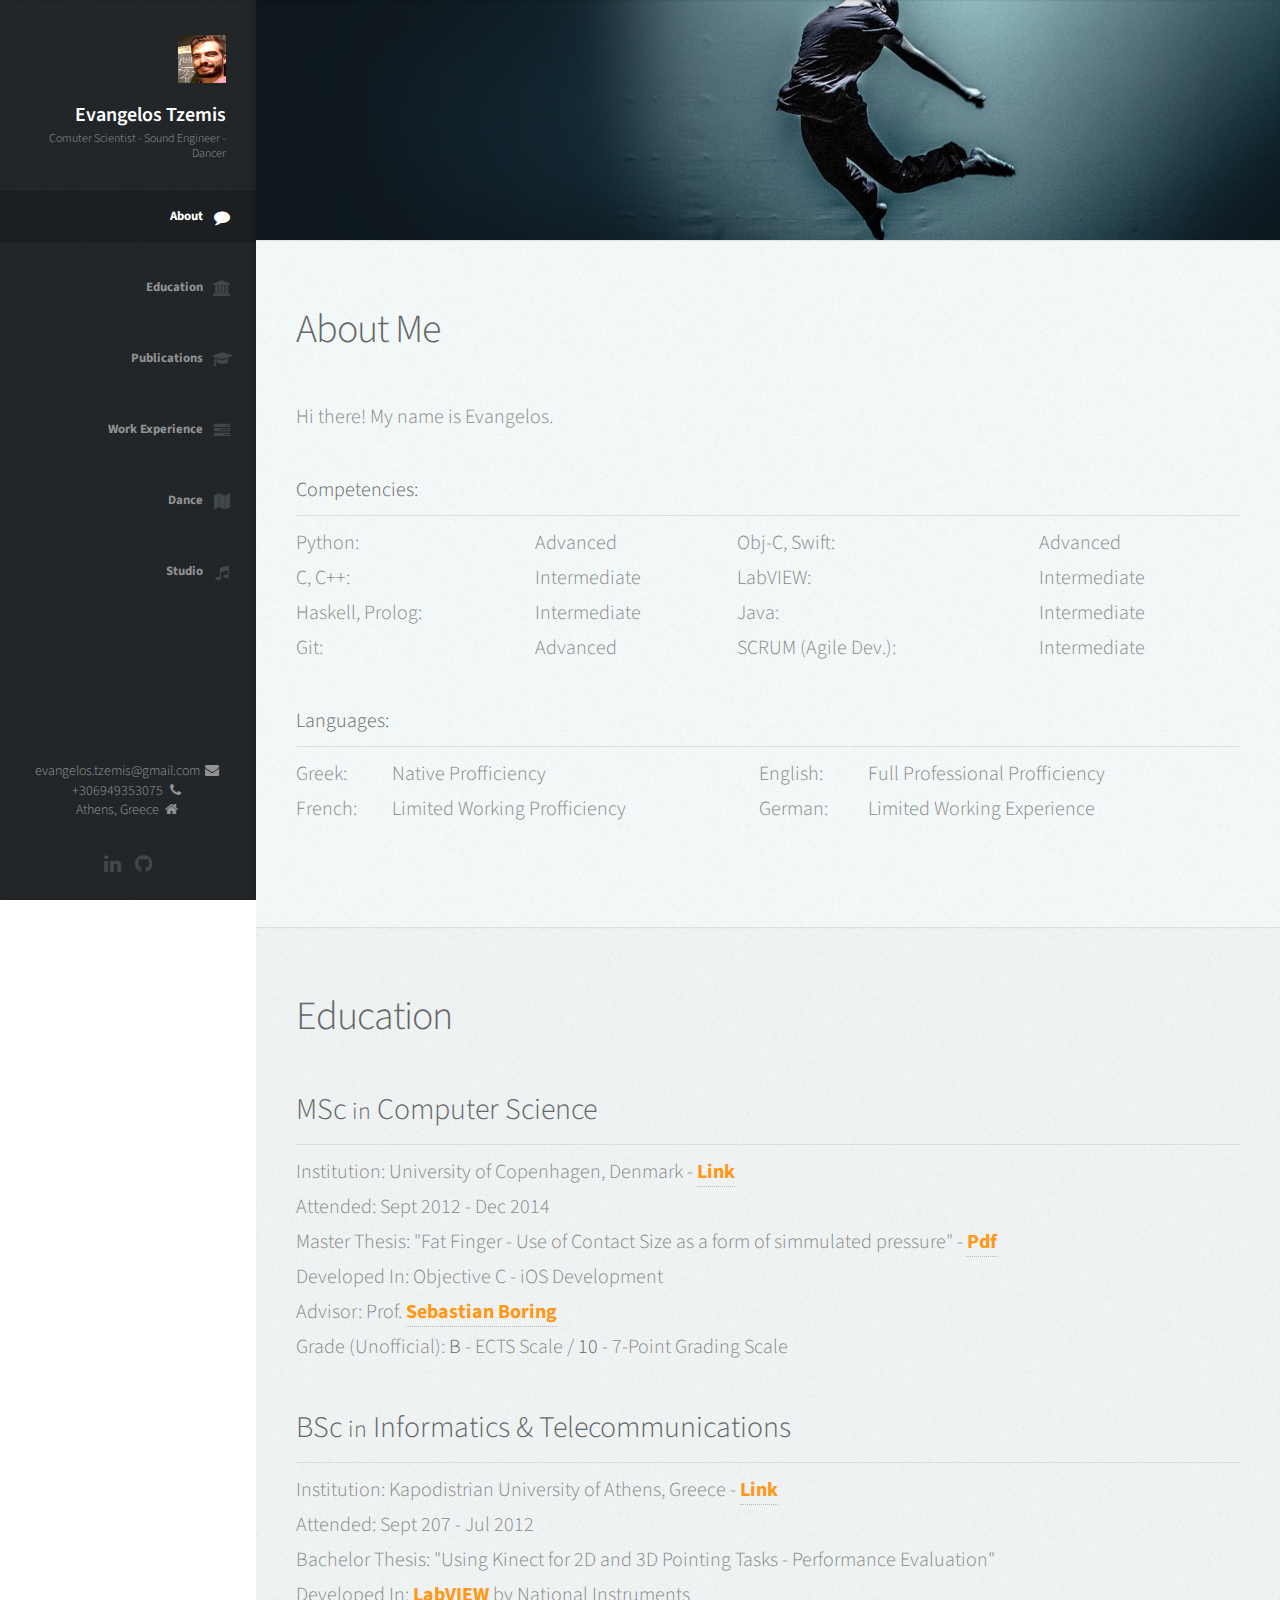
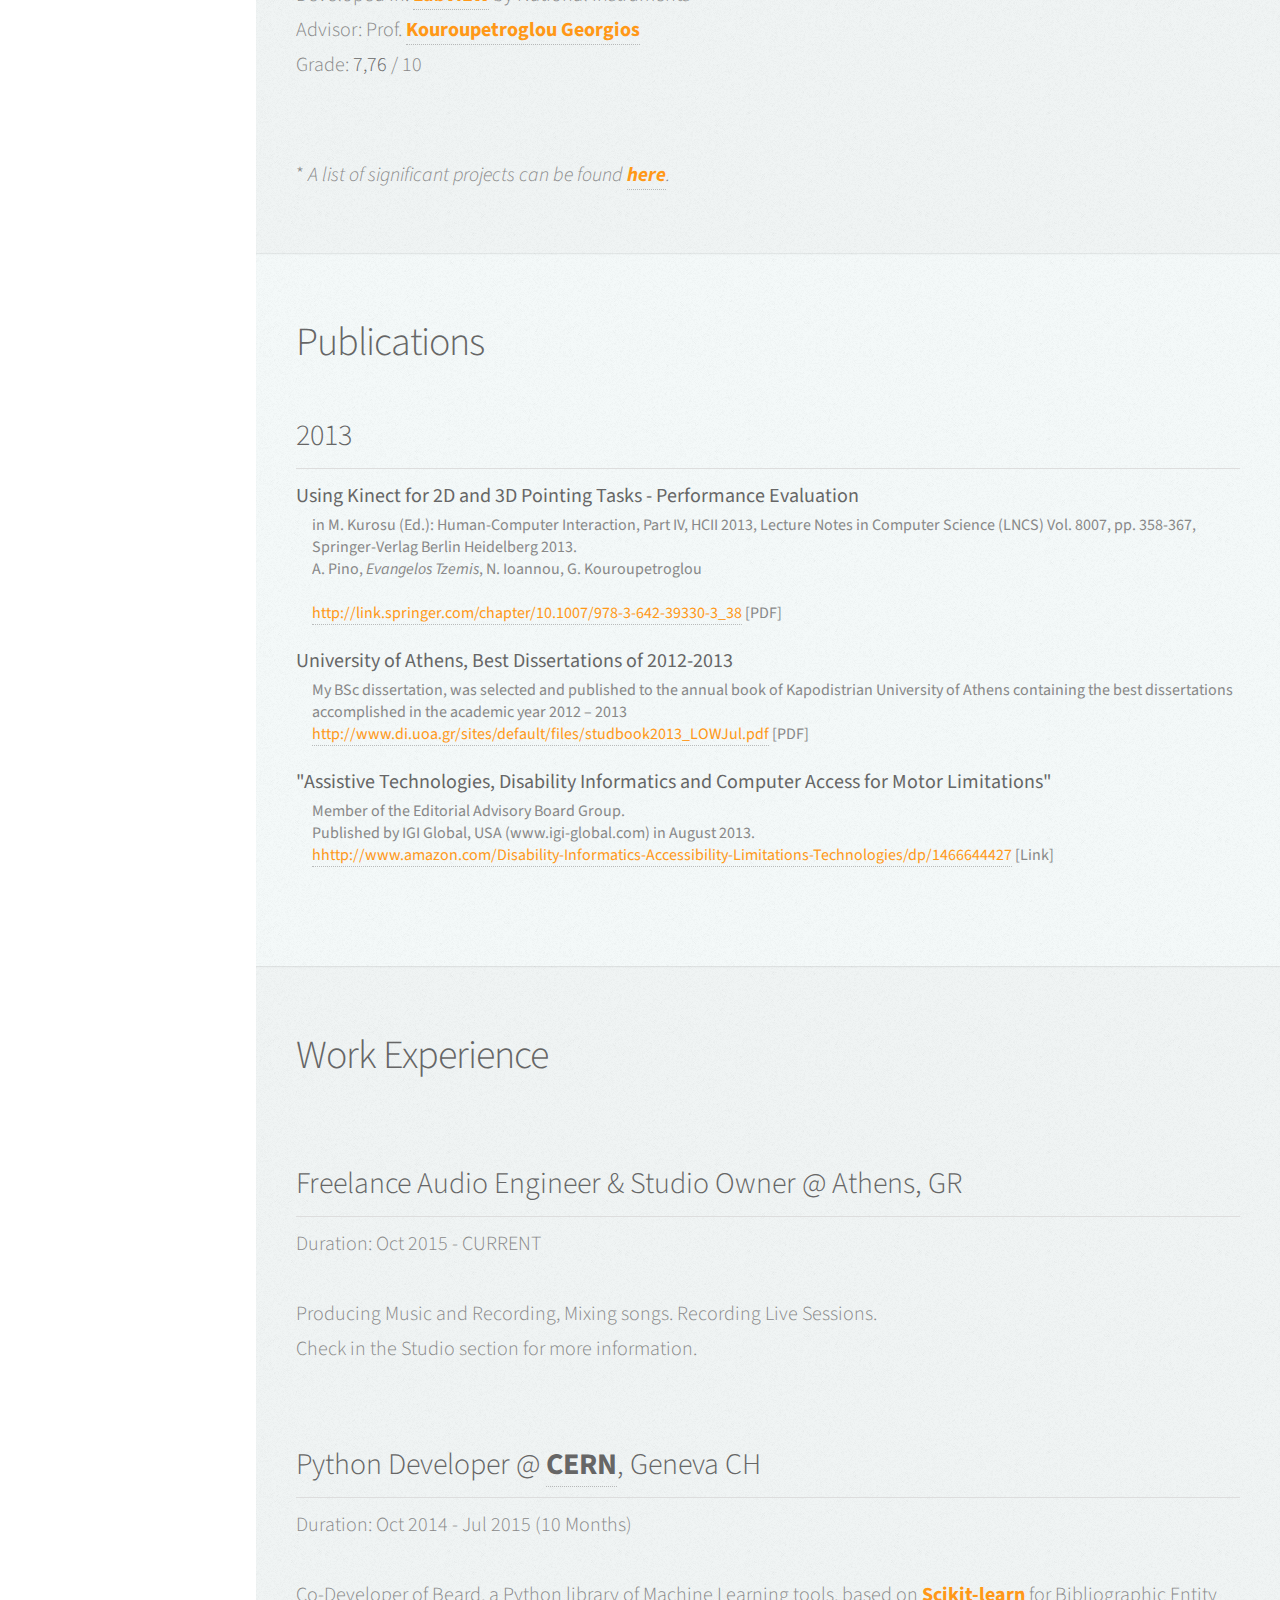
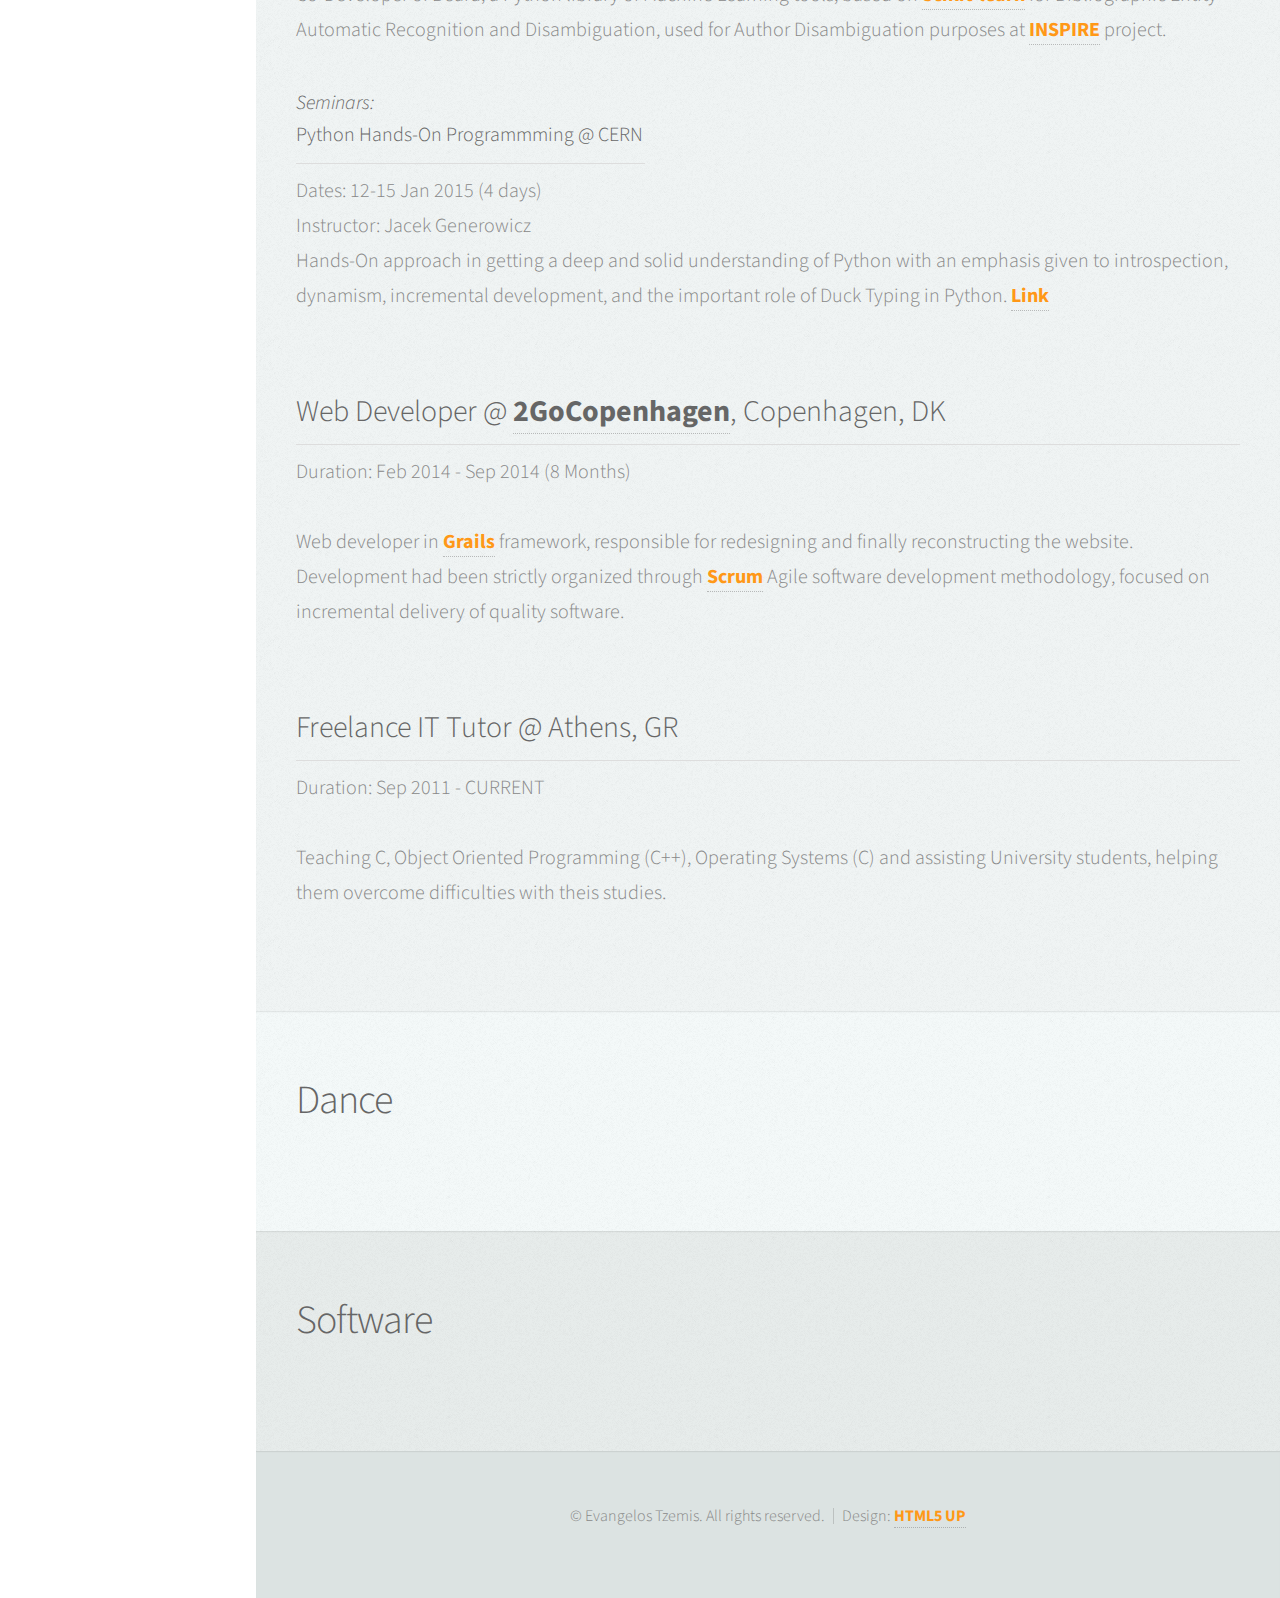
==== commit f228f7b5: "Change copyright" ====
--- a/index.html
+++ b/index.html
@@ -348,7 +348,7 @@
 
 				<!-- Copyright -->
 					<ul class="copyright">
-						<li>&copy; Gilles Louppe. All rights reserved.</li><li>Design: <a href="http://html5up.net">HTML5 UP</a>, Banner: <a href="http://www.dominickamp.de/">Dominic Kamp</a></li>
+						<li>&copy; Evangelos Tzemis. All rights reserved.</li><li>Design: <a href="http://html5up.net">HTML5 UP</a>
 					</ul>
 
 			</div>
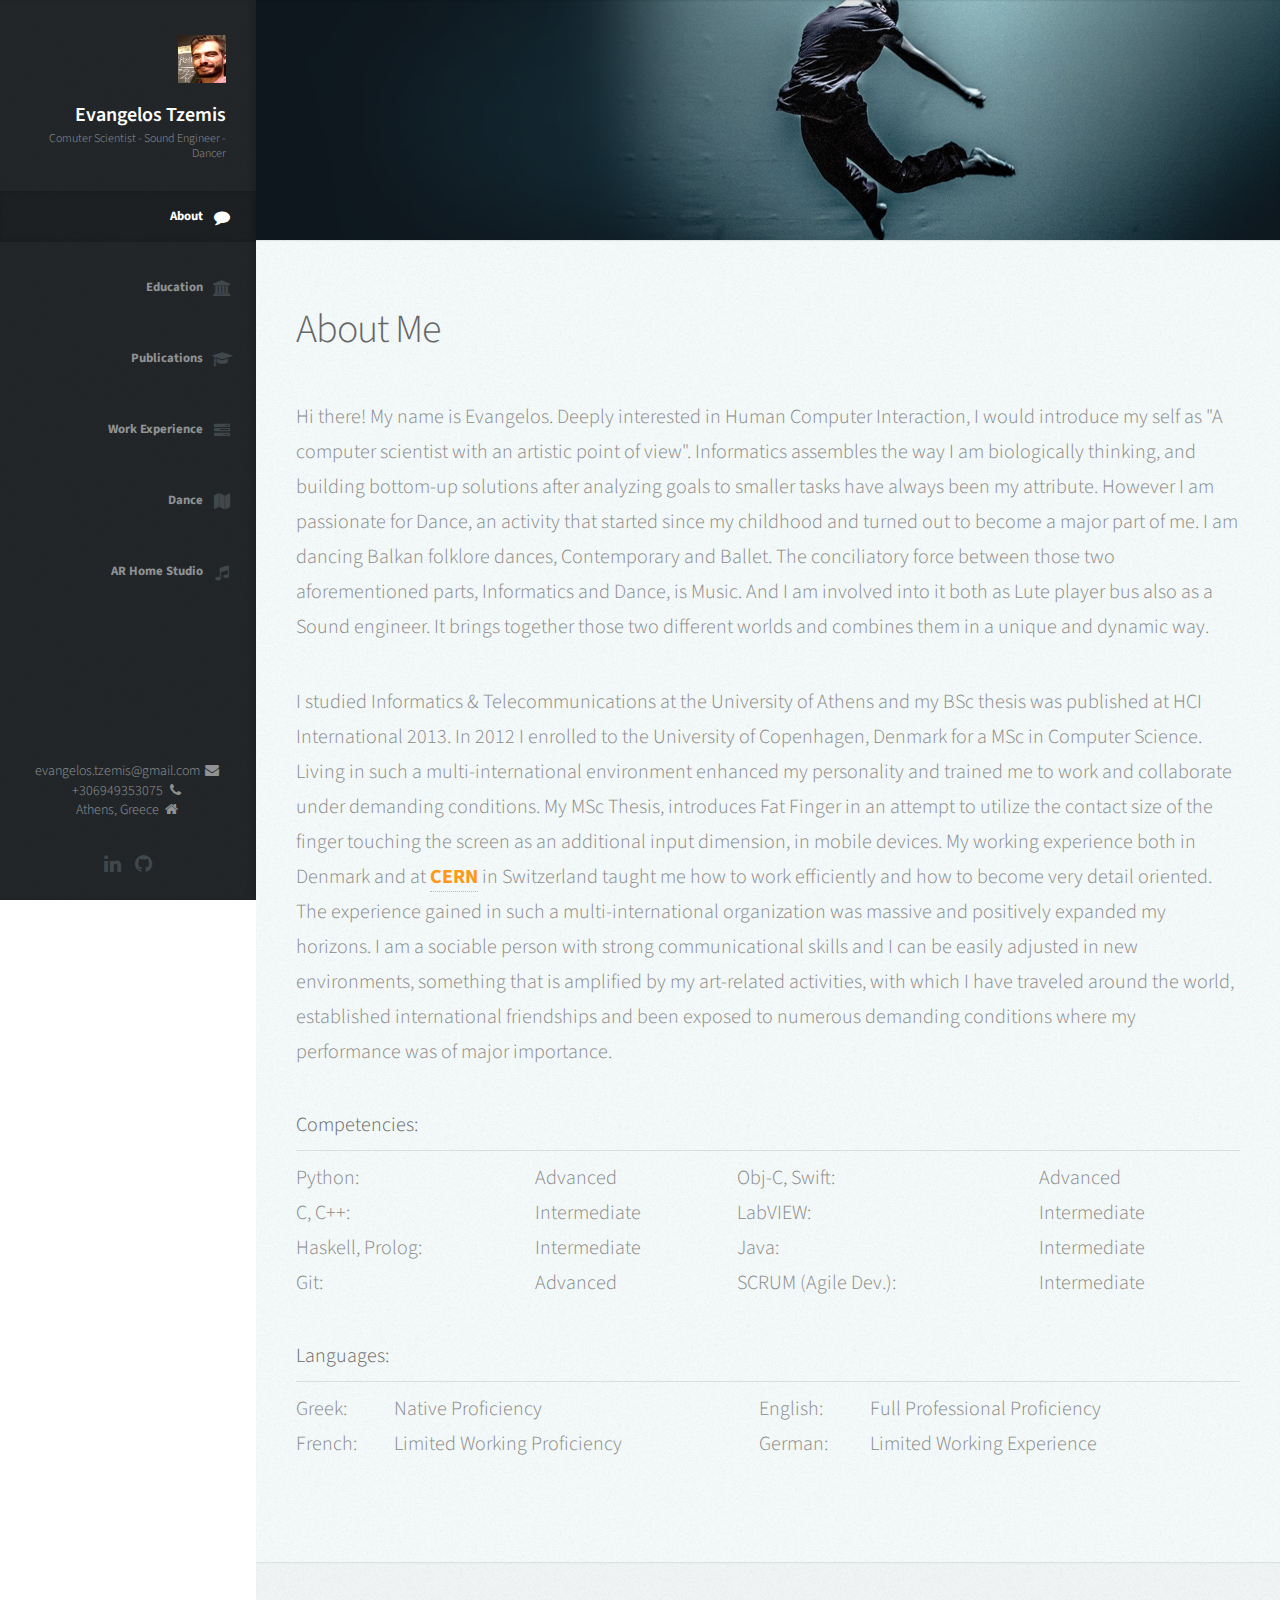
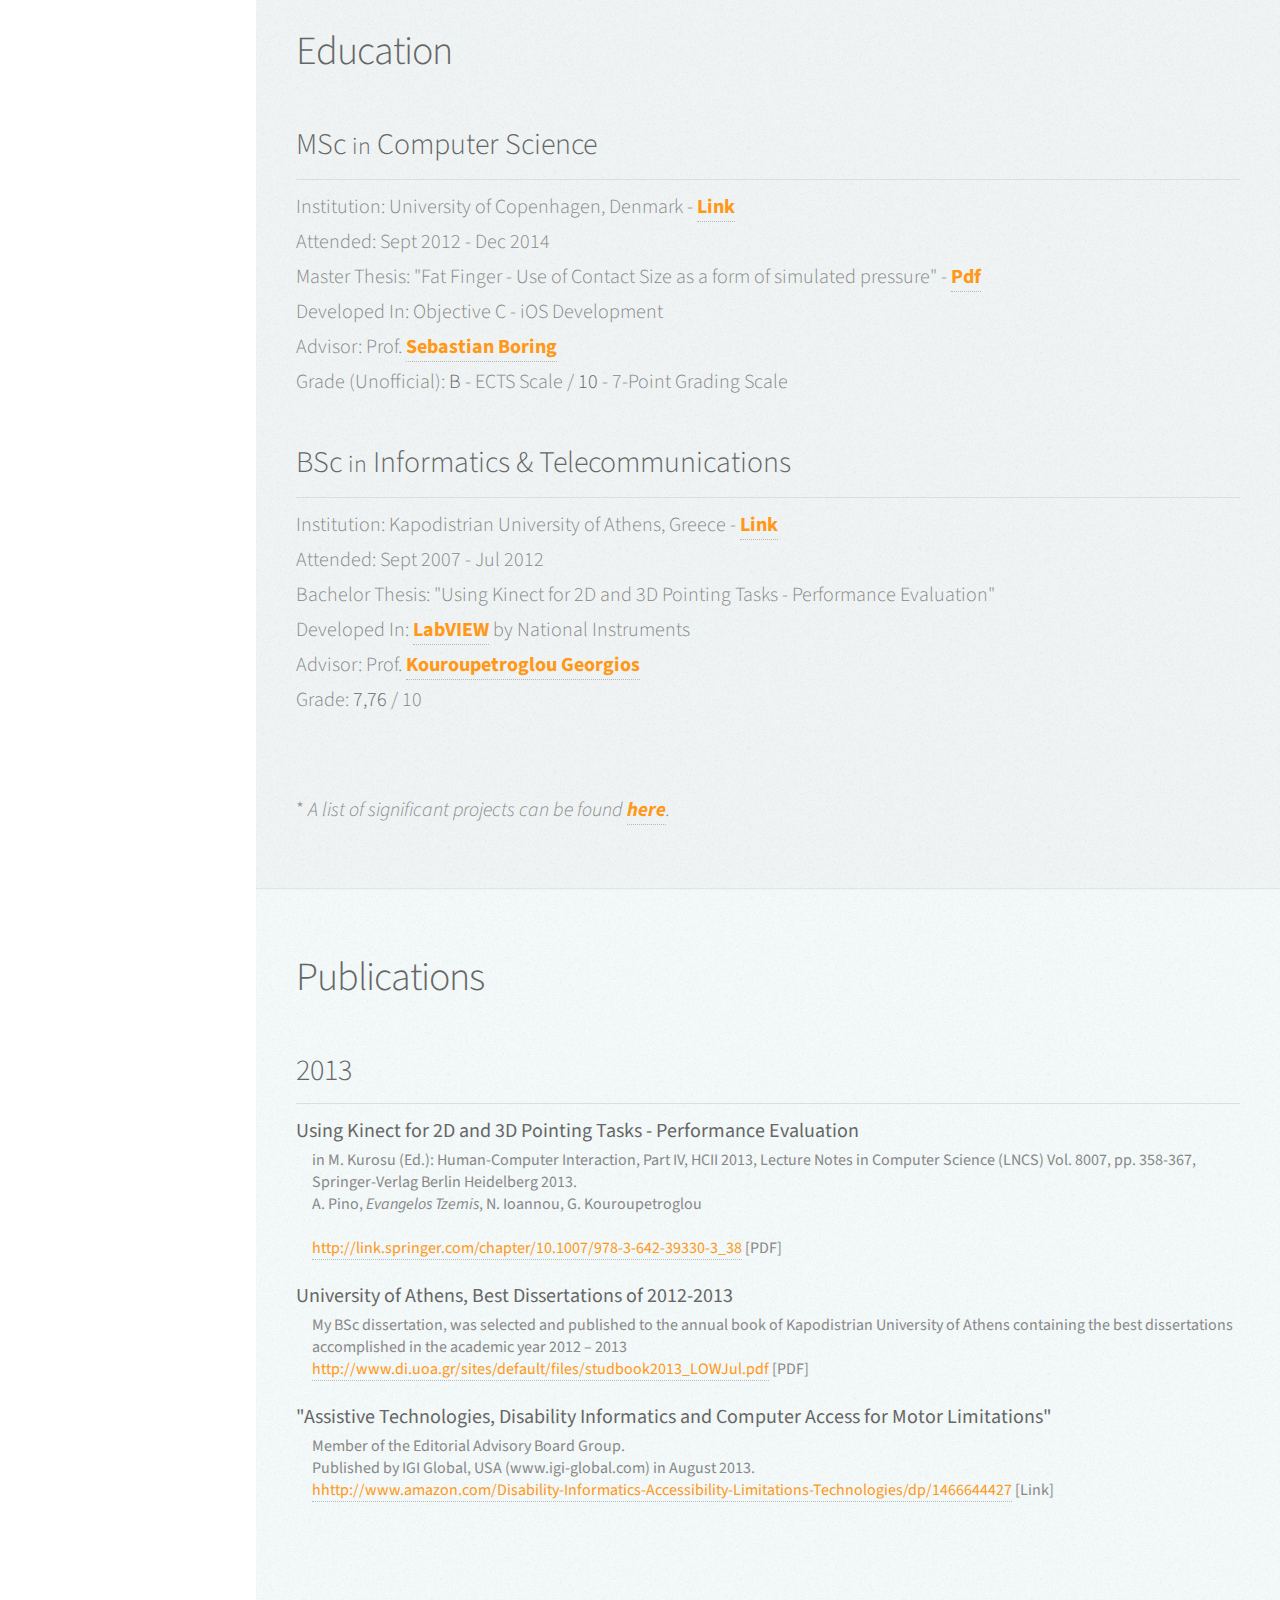
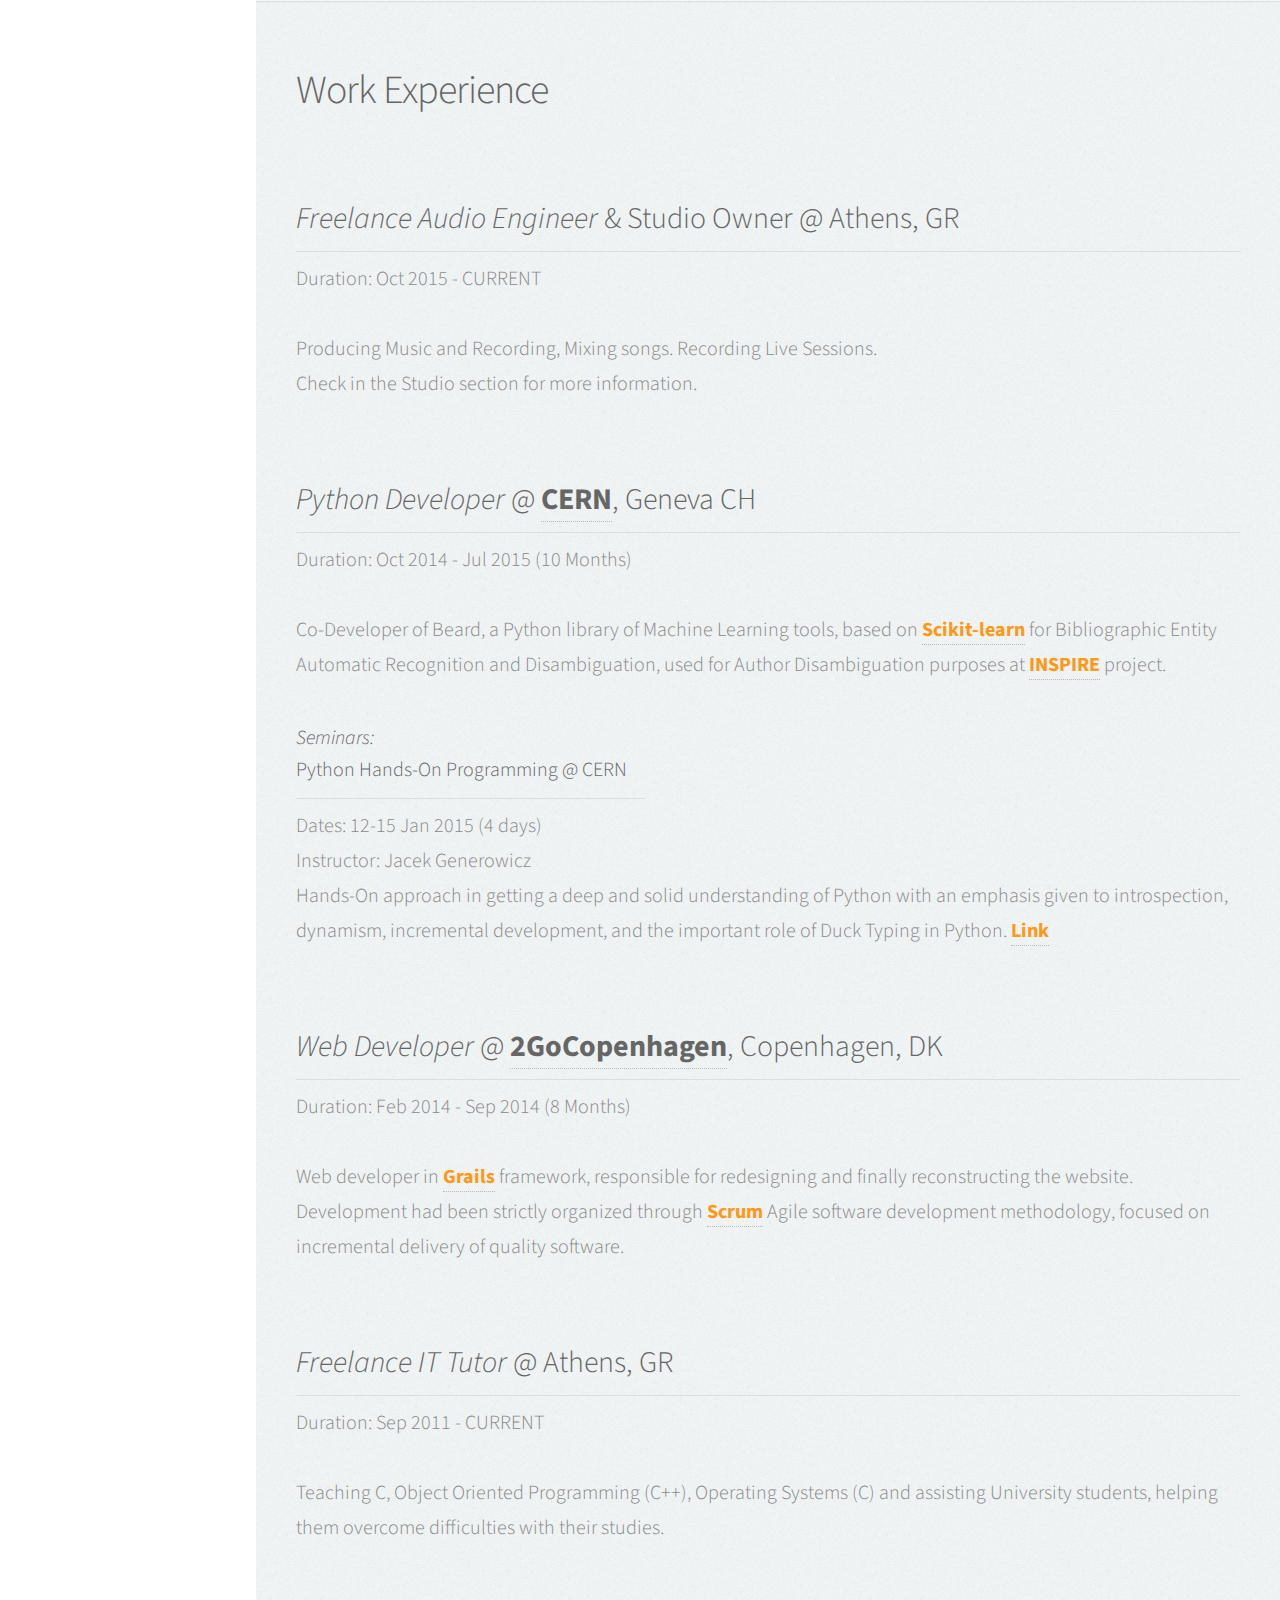
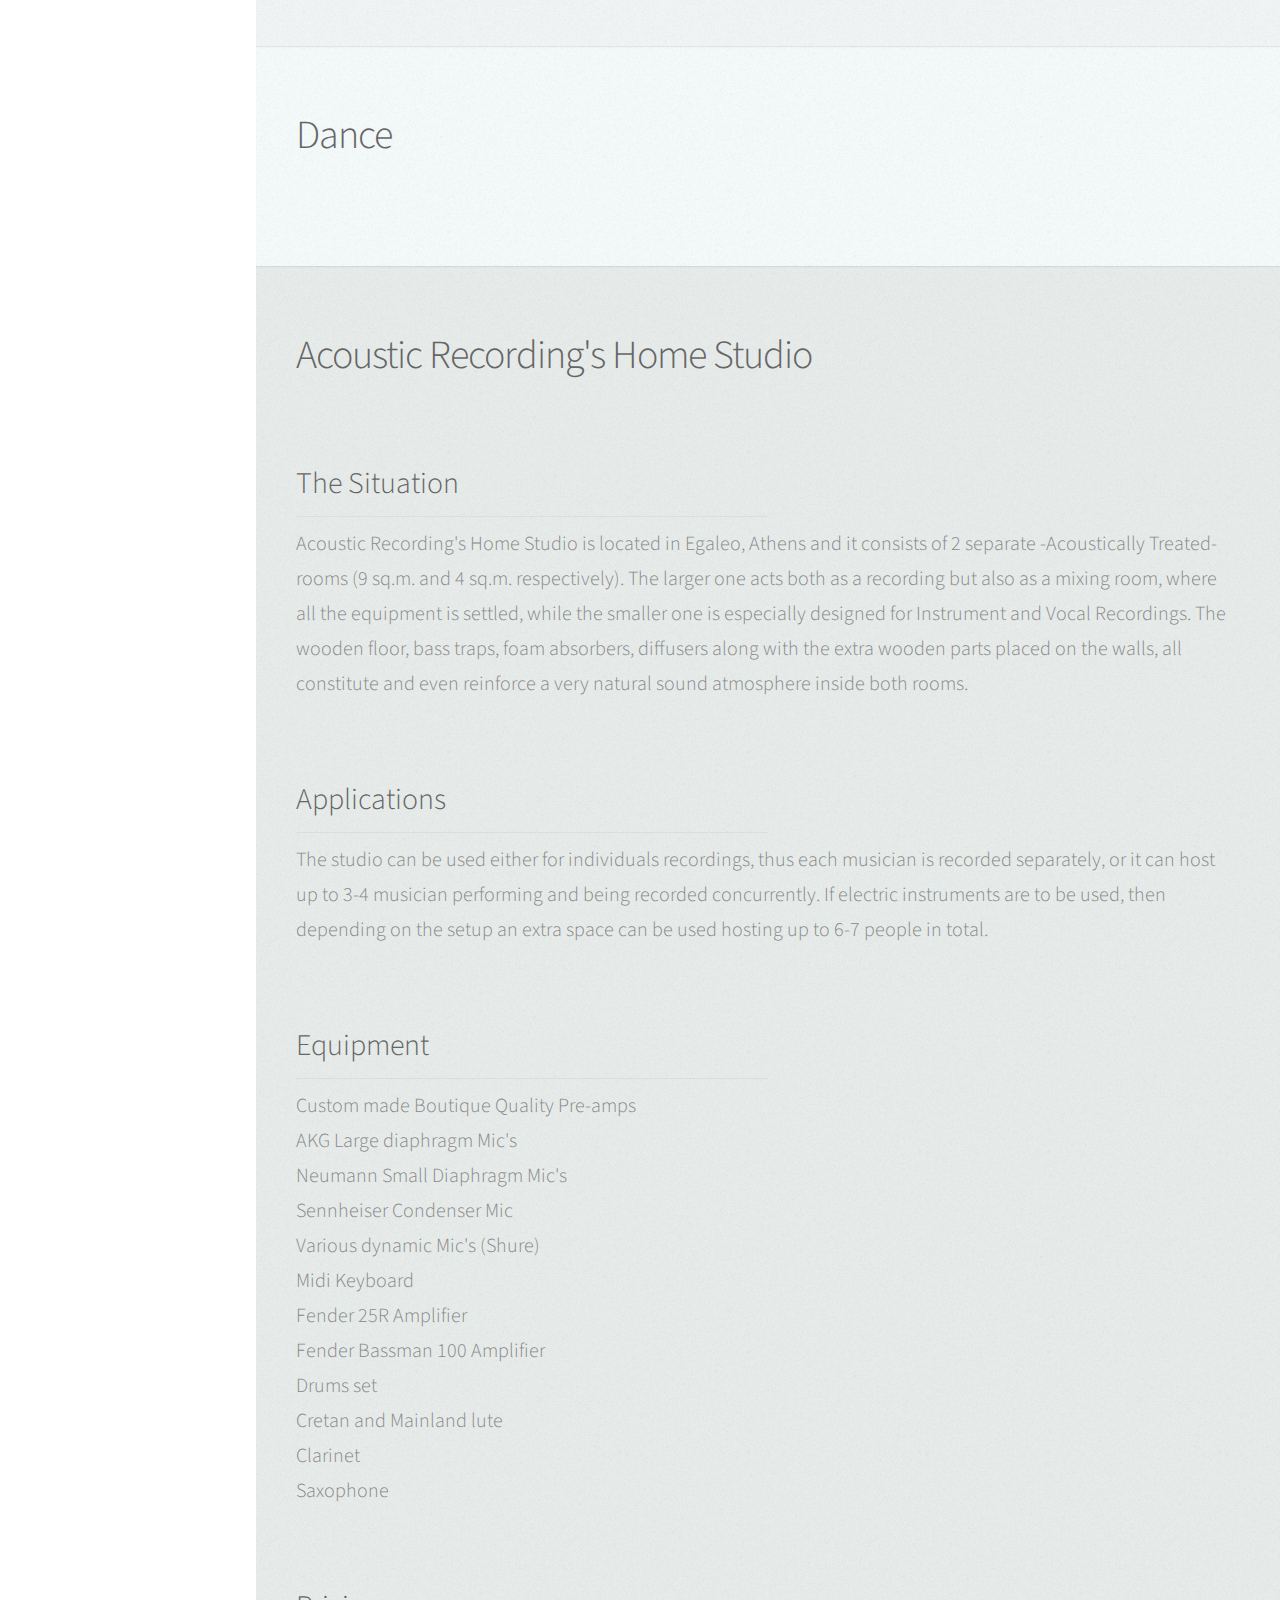
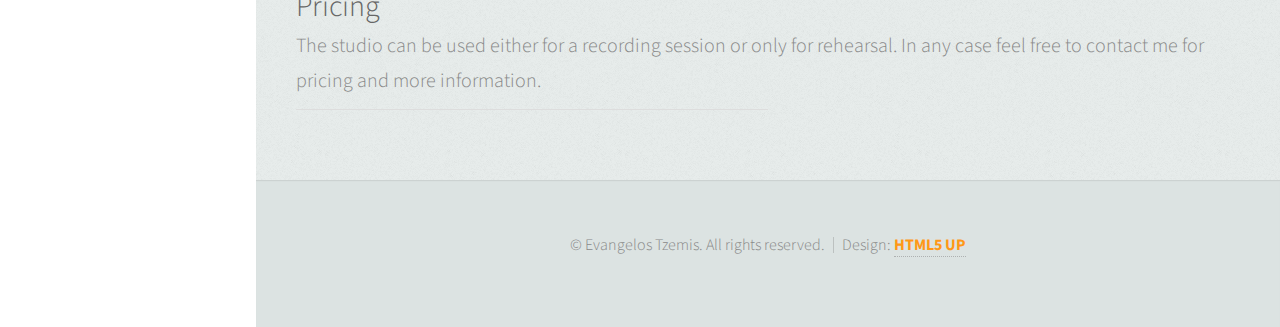
==== commit 97642526: "Studio Section added" ====
--- a/index.html
+++ b/index.html
@@ -36,7 +36,7 @@
 								<li class="entry"><a href="#publications" id="publications-link" class="skel-layers-ignoreHref"><span class="icon fa-graduation-cap">Publications</span></a></li>
 								<li class="entry"><a href="#workExperience" id="workExperience-link" class="skel-layers-ignoreHref"><span class="icon fa-tasks">Work Experience</span></a></li>
 								<li class="entry"><a href="#dance" id="dance-link" class="skel-layers-ignoreHref"><span class="icon fa-map">Dance</span></a></li>
-								<li class="entry"><a href="#studio" id="studio-link" class="skel-layers-ignoreHref"><span class="icon fa-music">Studio</span></a></li>
+								<li class="entry"><a href="#studio" id="studio-link" class="skel-layers-ignoreHref"><span class="icon fa-music">AR Home Studio</span></a></li>
 							</ul>
 						</nav>
 
@@ -83,7 +83,12 @@
 							</header>
 
 							<p>
-								Hi there! My name is Evangelos.
+								Hi there! My name is Evangelos. Deeply interested in Human Computer Interaction, I would introduce my self as "A computer scientist with an artistic point of view".
+								Informatics assembles the way I am biologically thinking, and building bottom-up solutions after analyzing goals to smaller tasks have always been my attribute. However I am passionate for Dance, an activity that started since my childhood and turned out to become a major part of me. I am dancing Balkan folklore dances, Contemporary and Ballet. The conciliatory force between those two aforementioned parts, Informatics and Dance, is Music. And I am involved into it both as Lute player bus also as a Sound engineer. It brings together those two different worlds and combines them in a unique and dynamic way.
+							</p>
+							<p>
+								I studied Informatics & Telecommunications at the University of Athens and my BSc thesis was published at HCI International 2013. In 2012 I enrolled to the University of Copenhagen, Denmark for a MSc in Computer Science. Living in such a multi-international environment enhanced my personality and trained me to work and collaborate under demanding conditions. My MSc Thesis, introduces Fat Finger in an attempt to utilize the contact size of the finger touching the screen as an additional input dimension, in mobile devices.
+								My working experience both in Denmark and at <a href="http://home.web.cern.ch">CERN</a> in  Switzerland taught me how to work efficiently and how to become very detail oriented. The experience gained in such a multi-international organization was massive and positively expanded my horizons. I am a sociable person with strong communicational skills and I can be easily adjusted in new environments, something that is amplified by my art-related activities, with which I have traveled around the world, established international friendships and been exposed to numerous demanding conditions where my performance was of major importance.
 							</p>
 							<p>
 								
@@ -123,13 +128,13 @@
 							<table style="width:100%">
 							  <tr>
 							    <td>Greek:</td>
-							    <td>Native Profficiency</td>		
+							    <td>Native Proficiency</td>		
 							    <td>English:</td>
-							    <td>Full Professional Profficiency</td>
+							    <td>Full Professional Proficiency</td>
 							  </tr>
 							  <tr>
 							    <td>French:</td>
-							    <td>Limited Working Profficiency</td>		
+							    <td>Limited Working Proficiency</td>		
 							    <td>German:</td>
 							    <td>Limited Working Experience</td>
 							  </tr>
@@ -153,7 +158,7 @@
 							<br>
 							Attended: Sept 2012 - Dec 2014 
 							<br>
-							Master Thesis: "Fat Finger - Use of Contact Size as a form of simmulated pressure" - <a href="https://github.com/etzemis/FatFinger_Report_MSc/blob/master/FatFingerReport.pdf">Pdf</a>
+							Master Thesis: "Fat Finger - Use of Contact Size as a form of simulated pressure" - <a href="https://github.com/etzemis/FatFinger_Report_MSc/blob/master/FatFingerReport.pdf">Pdf</a>
 							<br>
 							Developed In: Objective C - iOS Development 
 							<br>
@@ -169,7 +174,7 @@
 							<hr>
 							<P>Institution: Kapodistrian University of Athens, Greece  - <a href="http://www.di.uoa.gr/eng">Link</a>
 							<br>
-							Attended: Sept 207 - Jul 2012 
+							Attended: Sept 2007 - Jul 2012 
 							<br>
 							Bachelor Thesis: "Using Kinect for 2D and 3D Pointing Tasks - Performance Evaluation"
 							<br>
@@ -240,7 +245,7 @@
 							</header>
 
 							<br>
-							<h3>Freelance Audio Engineer & Studio Owner @ Athens, GR</h3>
+							<h3><i>Freelance Audio Engineer</i> & Studio Owner @ Athens, GR</h3>
 							<hr>
 							<P>Duration: Oct 2015 - CURRENT 
 							<br>
@@ -252,7 +257,7 @@
 
 
 							<br>
-							<h3>Python Developer @ <a href="http://home.web.cern.ch">CERN</a>, Geneva CH</h3>
+							<h3><i>Python Developer </i> @ <a href="http://home.web.cern.ch">CERN</a>, Geneva CH</h3>
 							<hr>
 							<P>Duration: Oct 2014 - Jul 2015  (10 Months) 
 							<br>
@@ -262,7 +267,7 @@
 
 							<h4><i>Seminars:</i></h4>
 							
-							<strong>Python Hands-On Programmming @ CERN</strong>
+							<strong>Python Hands-On Programming @ CERN</strong>
 							<hr width = "37%" align = "Left">
 						    <P>
 						    Dates: 12-15 Jan 2015 (4 days)
@@ -277,7 +282,7 @@
 
 							
 							<br>
-							<h3>Web Developer @ <a href="http://www.2gocopenhagen.com">2GoCopenhagen</a>, Copenhagen, DK</h3>
+							<h3><i>Web Developer</i> @ <a href="http://www.2gocopenhagen.com">2GoCopenhagen</a>, Copenhagen, DK</h3>
 							<hr>
 							<P>Duration: Feb 2014 - Sep 2014 (8 Months) 
 							<br>
@@ -290,12 +295,12 @@
 
 
 							<br>
-							<h3>Freelance IT Tutor @ Athens, GR</h3>
+							<h3><i>Freelance IT Tutor</i> @ Athens, GR</h3>
 							<hr>
 							<P>Duration: Sep 2011 - CURRENT 
 							<br>
 							<br>
-							Teaching C, Object Oriented Programming (C++), Operating Systems (C) and assisting University students, helping them overcome difficulties with theis studies.
+							Teaching C, Object Oriented Programming (C++), Operating Systems (C) and assisting University students, helping them overcome difficulties with their studies.
 							</P>
 							
 
@@ -322,21 +327,52 @@
 						<div class="container">
 
 							<header>
-								<h2>Software</h2>
-							</header>
+								<h2>Acoustic Recording's Home Studio</h2>
+							</header>
+
+							<br>
+							<h3>The Situation</h3>
+							<hr width = "50%" align = "Left">
+
+							<p>Acoustic Recording's Home Studio is located in Egaleo, Athens and it consists of 2 separate -Acoustically Treated- rooms (9 sq.m. and 4 sq.m. respectively). The larger one acts both as a recording but also as a mixing room, where all the equipment is settled, while the smaller one is especially designed for Instrument and Vocal Recordings. The wooden floor, bass traps, foam absorbers, diffusers along with the extra wooden parts placed on the walls, all constitute and even reinforce a very natural sound atmosphere inside both rooms. </p>
+
+
+							<br>
+							<h3>Applications</h3>
+							<hr width = "50%" align = "Left">
+
+							<p>The studio can be used either for individuals recordings, thus each musician is recorded separately, or it can host up to 3-4 musician performing and being recorded concurrently. If electric instruments are to be used, then depending on the setup an extra space can be used hosting up to 6-7 people in total.
+							</p>
+							<br>
+							<h3>Equipment</h3>
+							<hr width = "50%" align = "Left">
+
+							<ul>
+							  <li>Custom made  Boutique Quality Pre-amps</li>
+							  <li>AKG Large diaphragm Mic's</li>
+							  <li>Neumann Small Diaphragm Mic's</li>
+							  <li>Sennheiser Condenser Mic</li>
+							  <li>Various dynamic Mic's (Shure)</li>
+							  <li>Midi Keyboard</li>
+							  <li>Fender 25R Amplifier</li>
+							  <li>Fender Bassman 100 Amplifier</li>
+							  <li>Drums set</li>
+							  <li>Cretan and Mainland lute</li>
+							  <li>Clarinet</li>
+							  <li>Saxophone</li>
+							</ul>
+
+
+							<br>
+							<h3>Pricing</h3>
+							The studio can be used either for a recording session or only for rehearsal. In any case feel free to contact me for pricing and more information.
+							<hr width = "50%" align = "Left">
+
 
 							<!-- <h3>Scikit-Learn</h3> -->
 
-							<!-- <img src="images/scikit-learn.png" align="right" />
-
-							<p>Scikit-Learn is an easy-to-use and general-purpose machine learning library written in Python.
-							  It integrates classic machine learning algorithms within the scientific Python ecosystem (numpy, scipy, matplotlib).
-							  I am an active developper since 2011.</p>
-
-							<ul>
-								<li><a href="http://scikit-learn.org/dev/">http://scikit-learn.org/dev/</a></li>
-								<li><a href="https://github.com/scikit-learn/scikit-learn">https://github.com/scikit-learn/scikit-learn</a></li>
-							</ul> -->
+							<!-- <img style="padding-left:50px;" src="images/Studio.jpg" align="left" height="250" width="320"/> -->
+							  <!-- <img src="images/Studio 2.jpg" align="right" height="200" width="150"/> -->
 
 						</div>
 					</section>
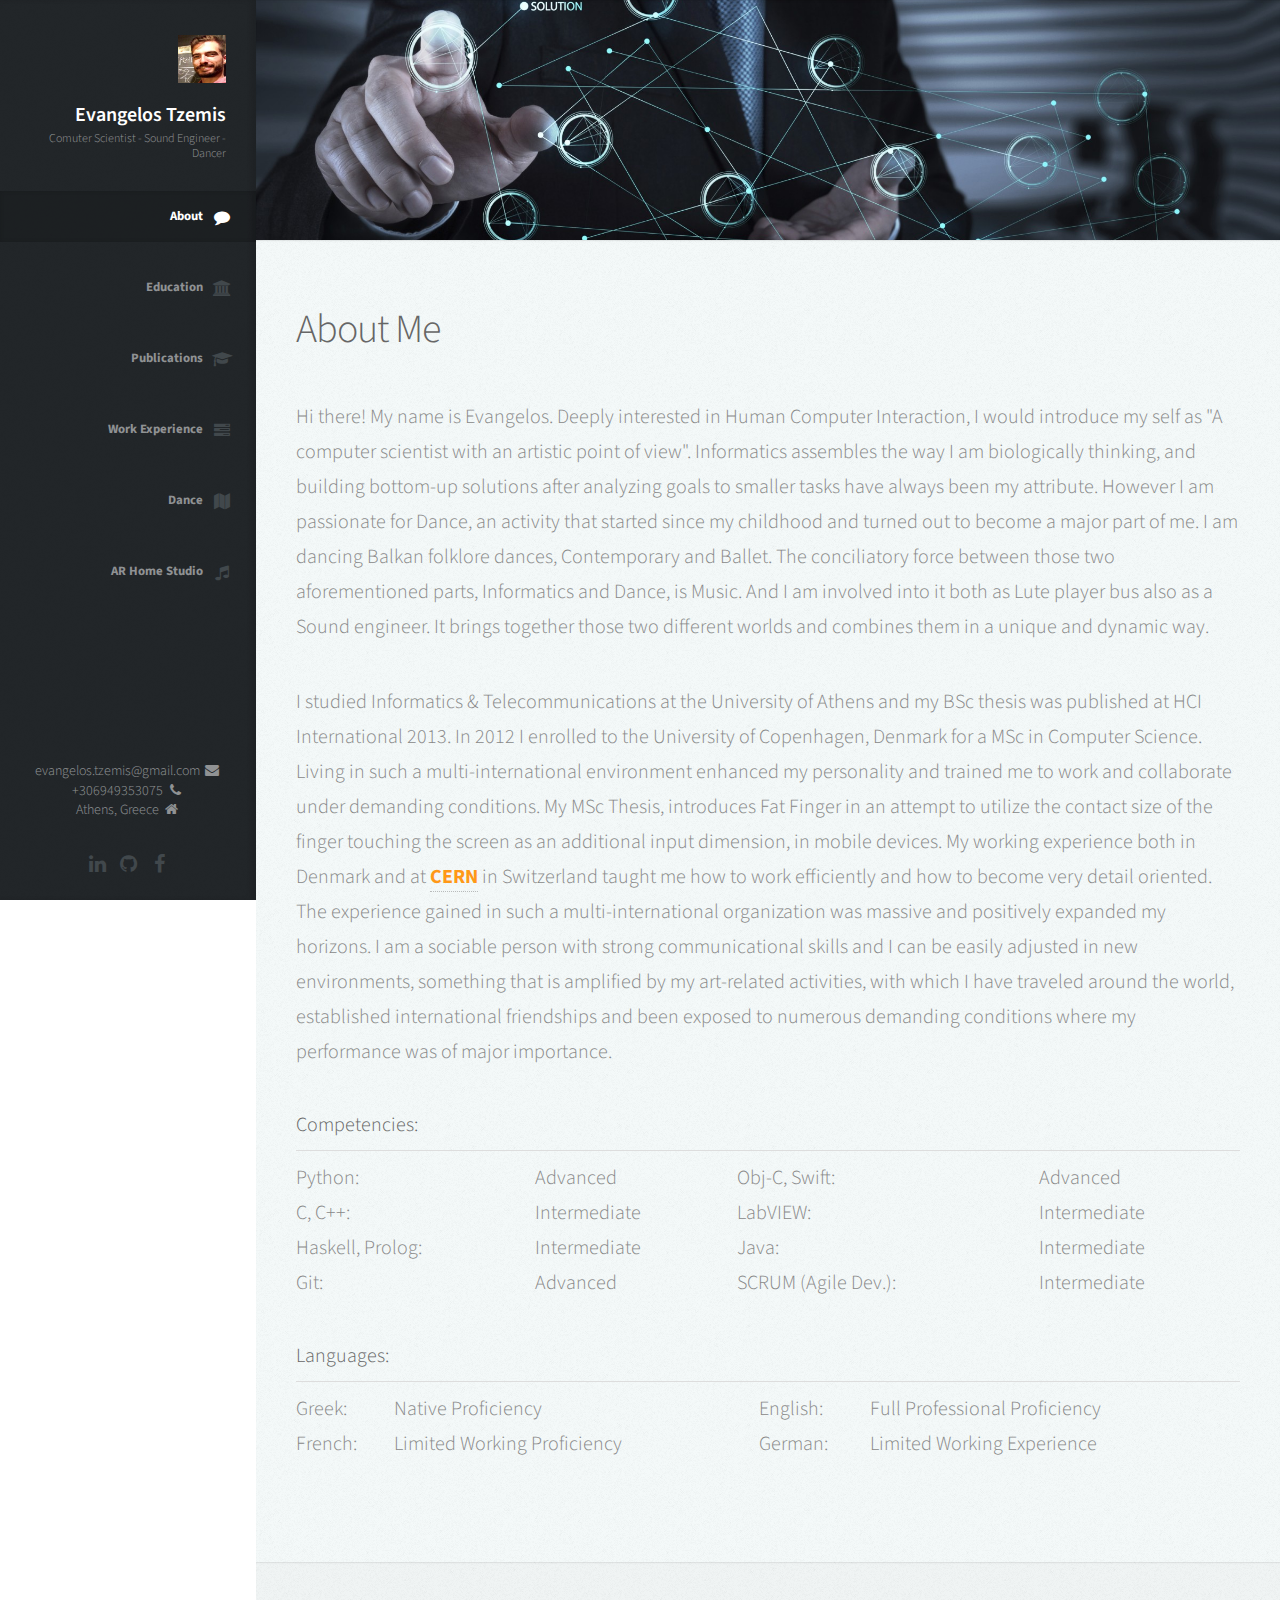
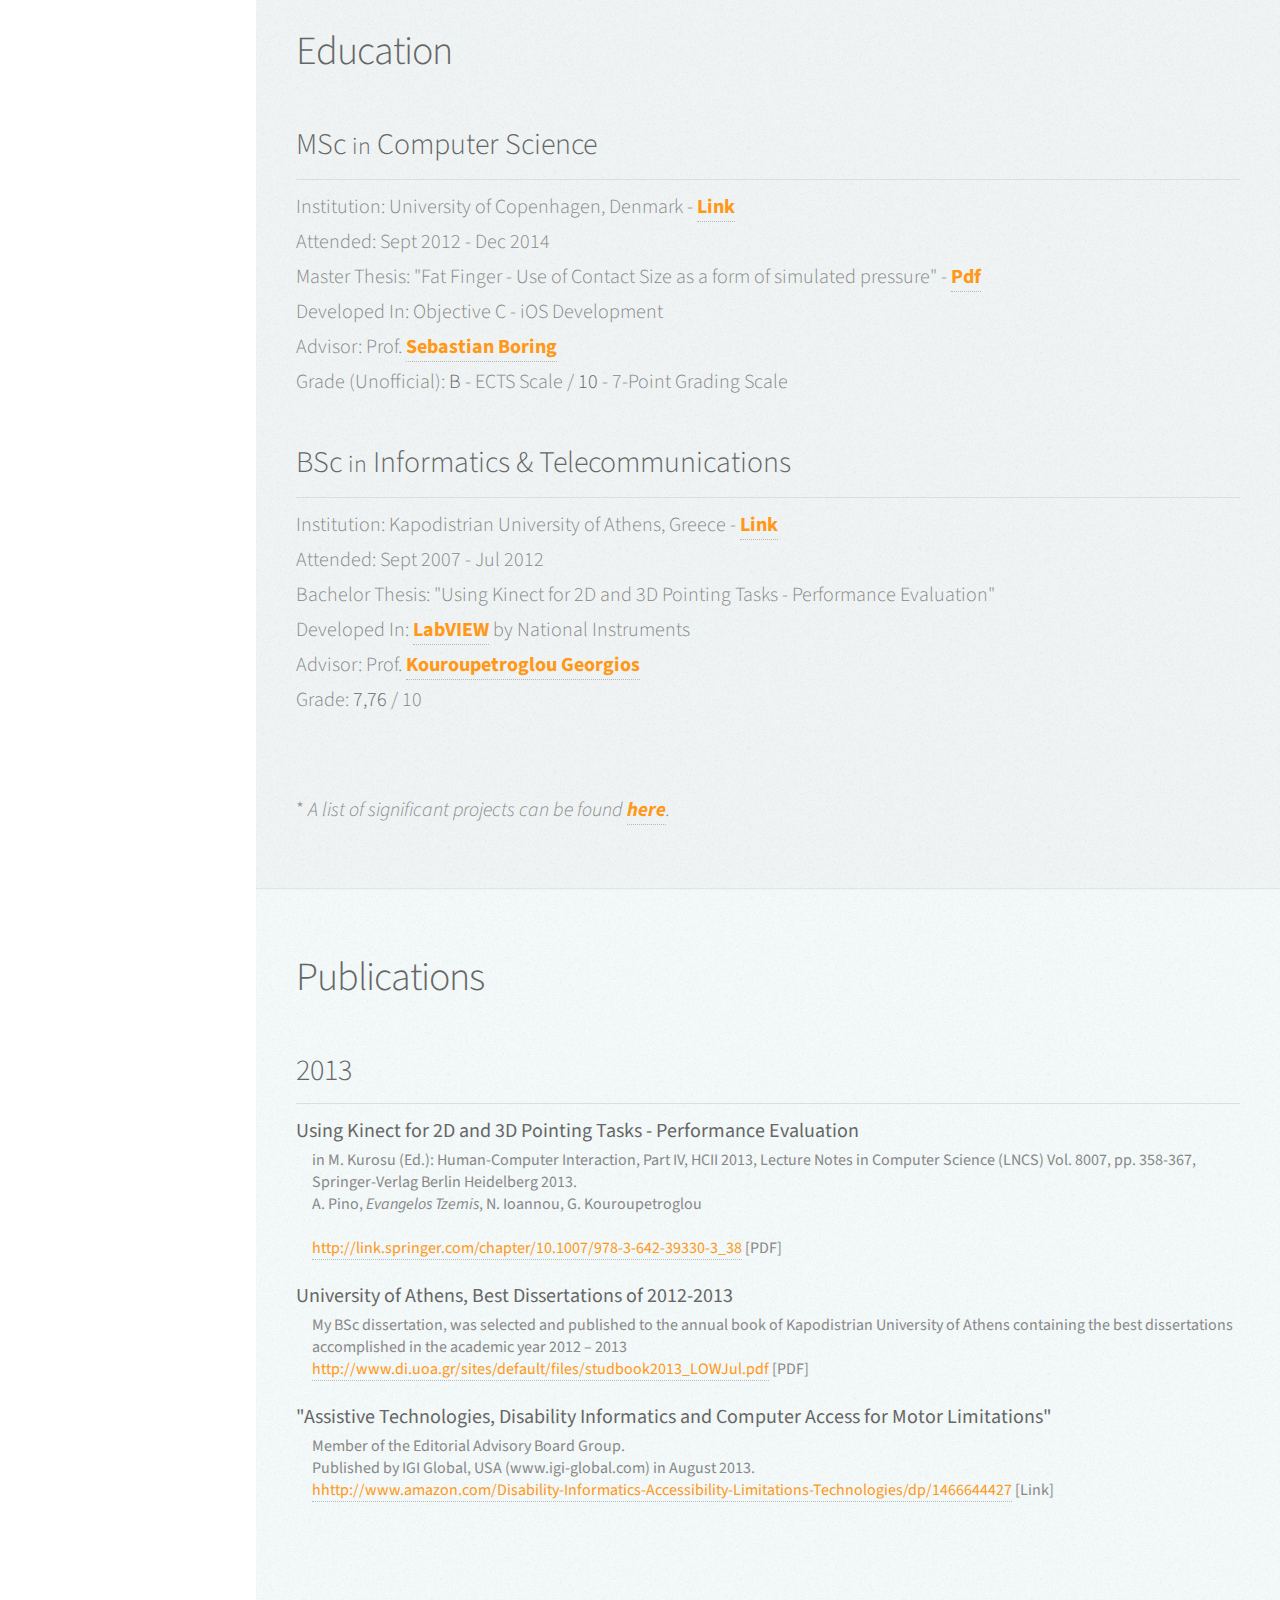
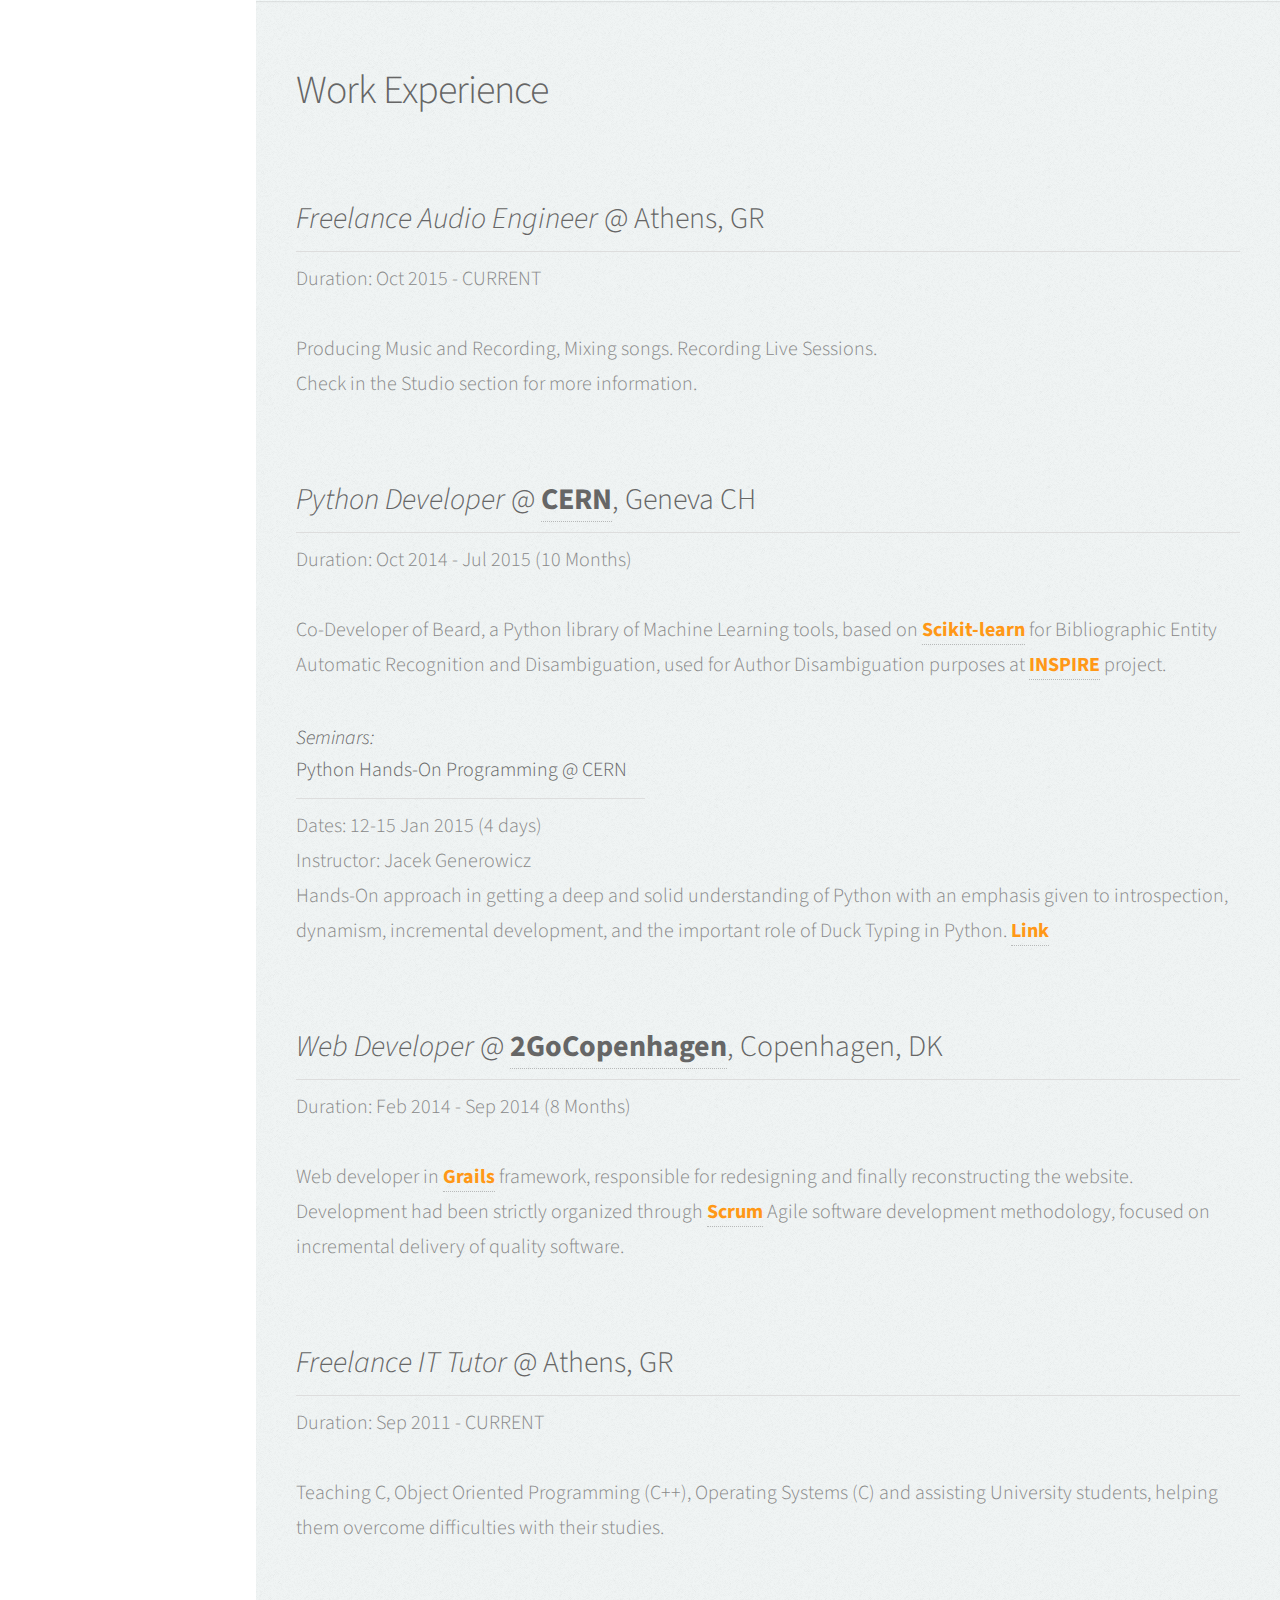
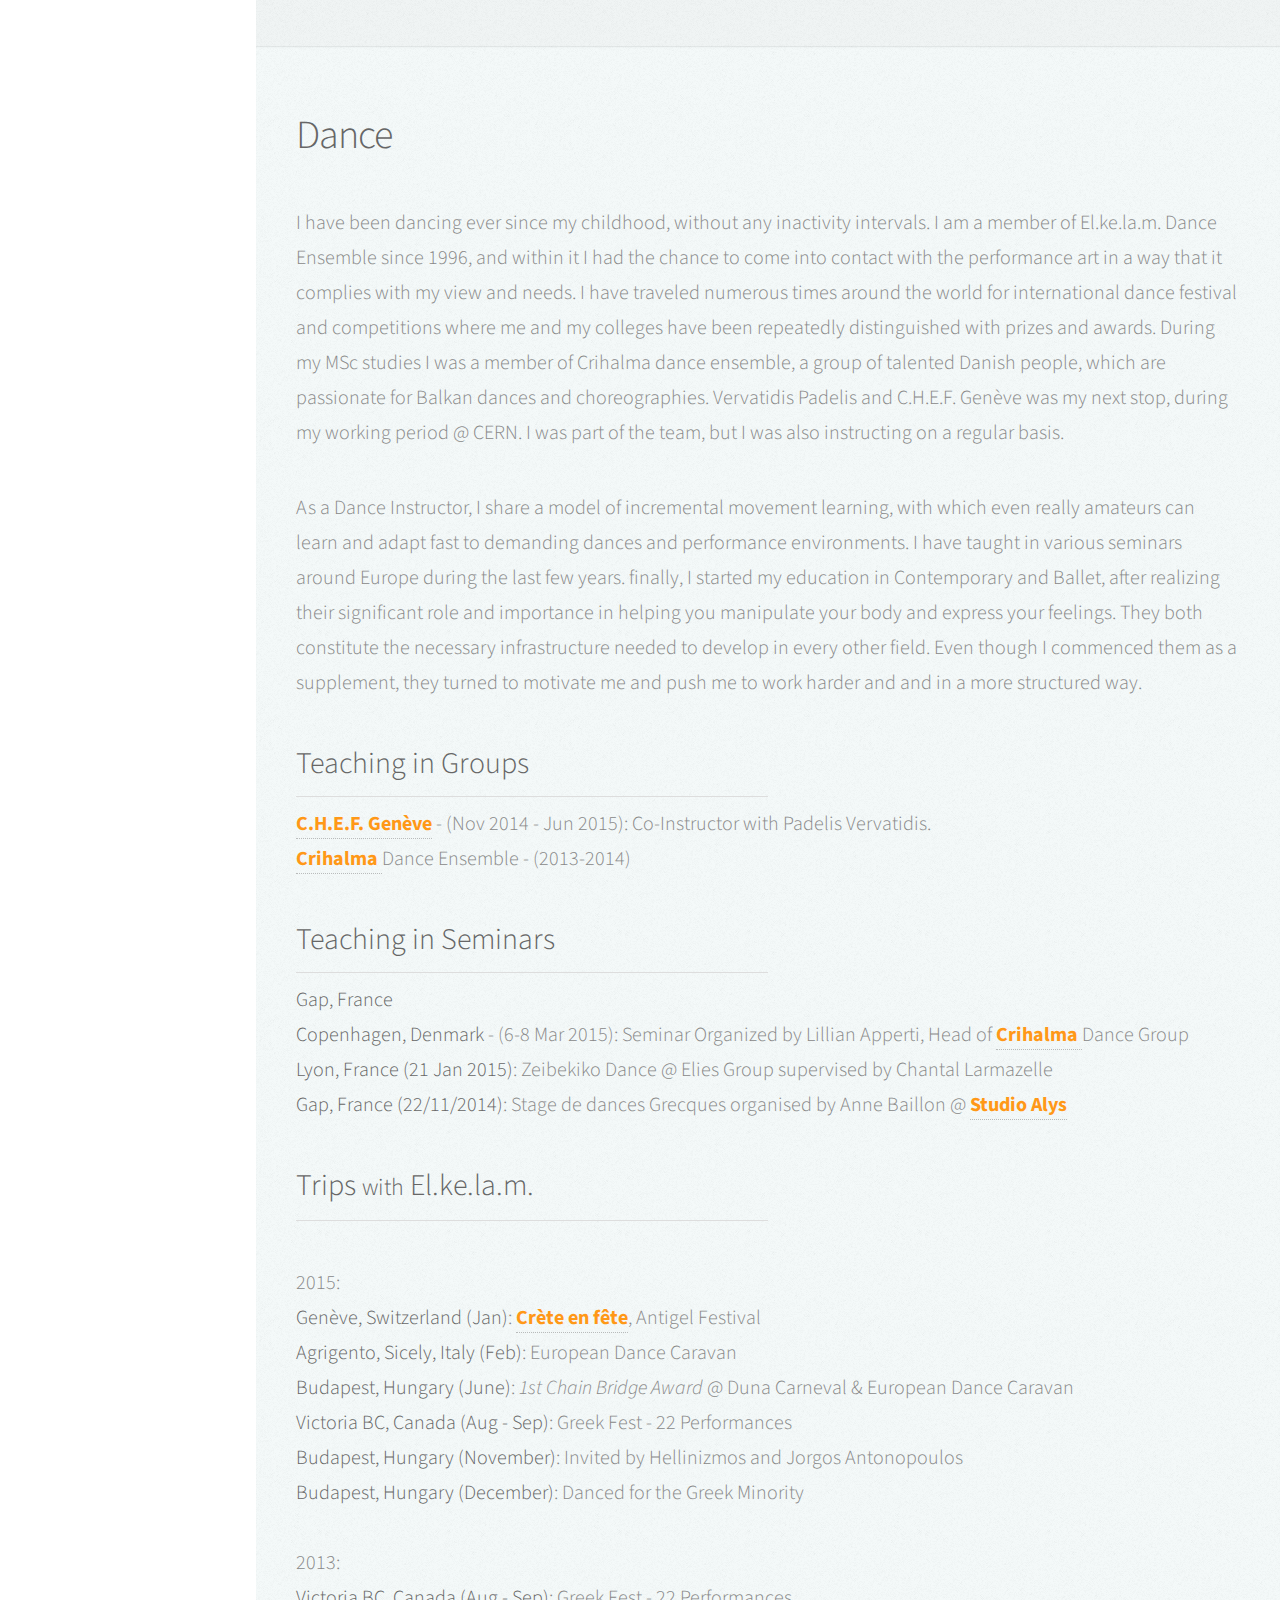
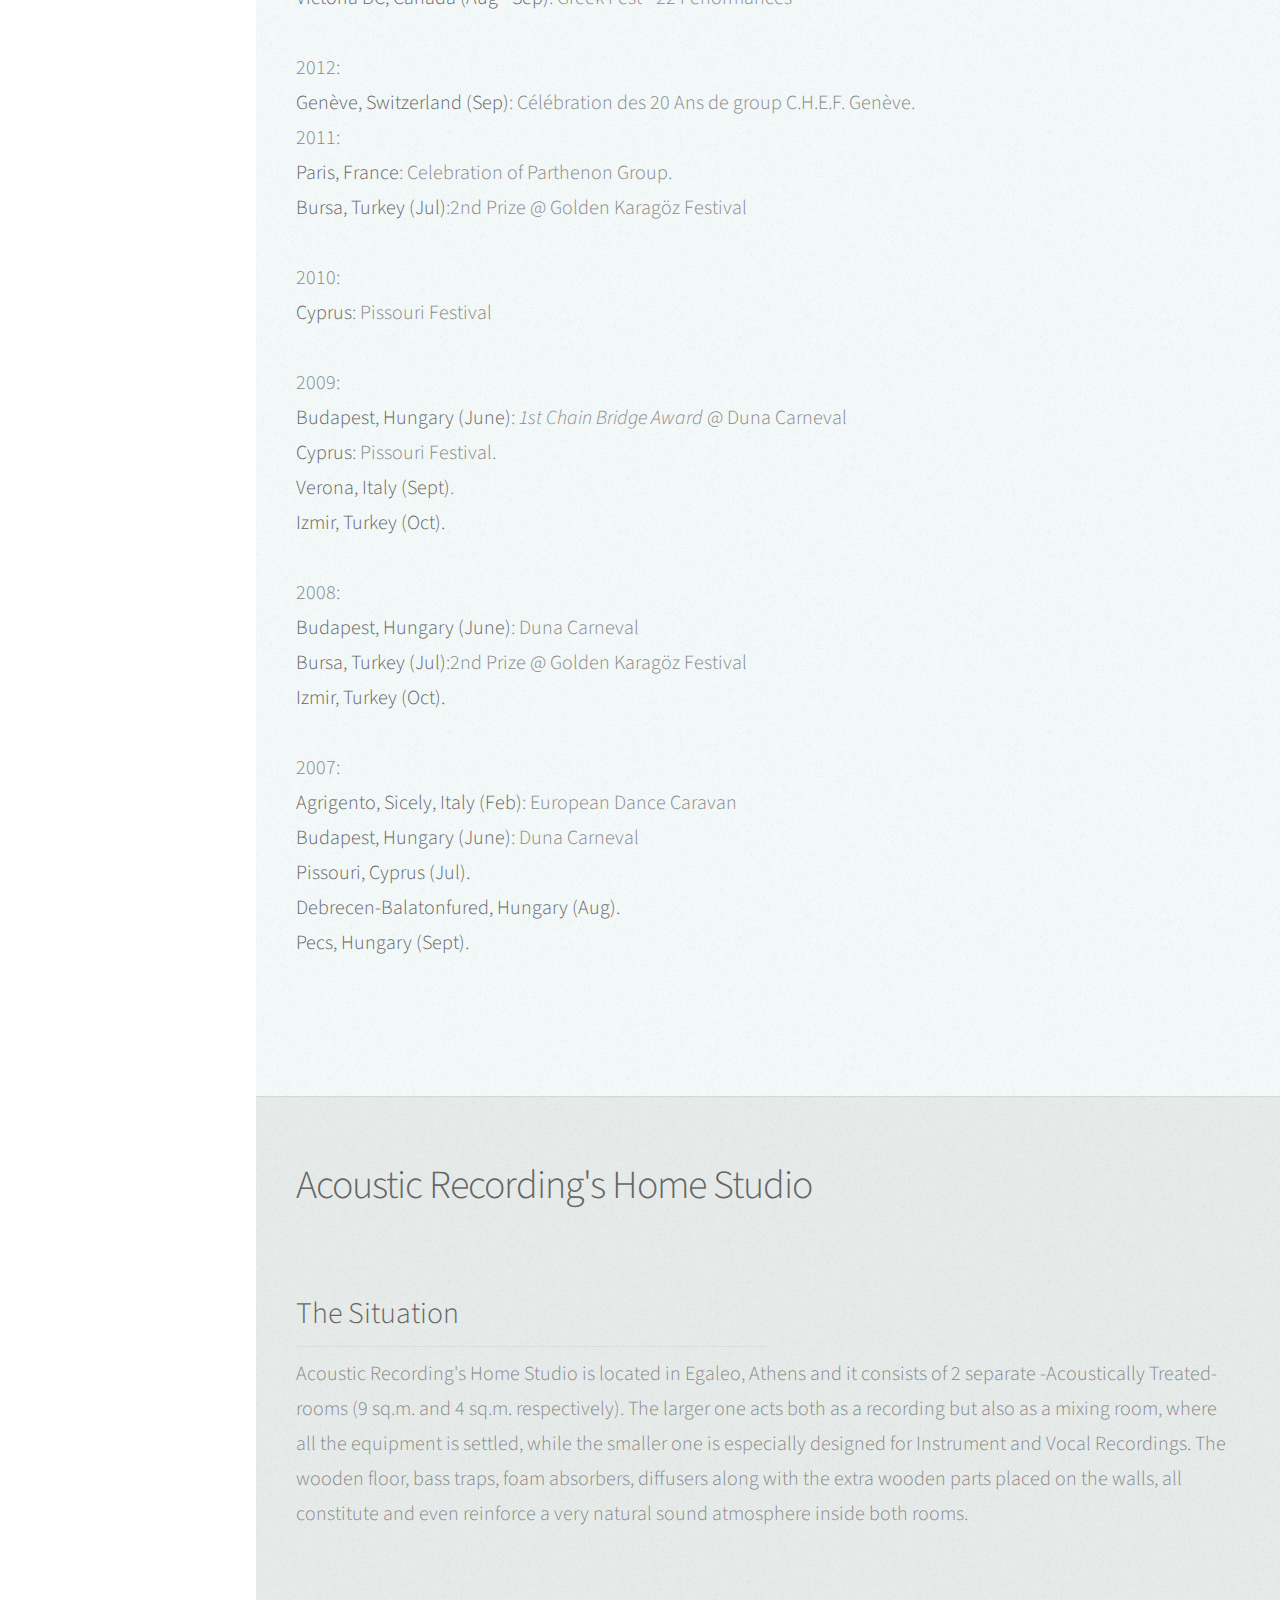
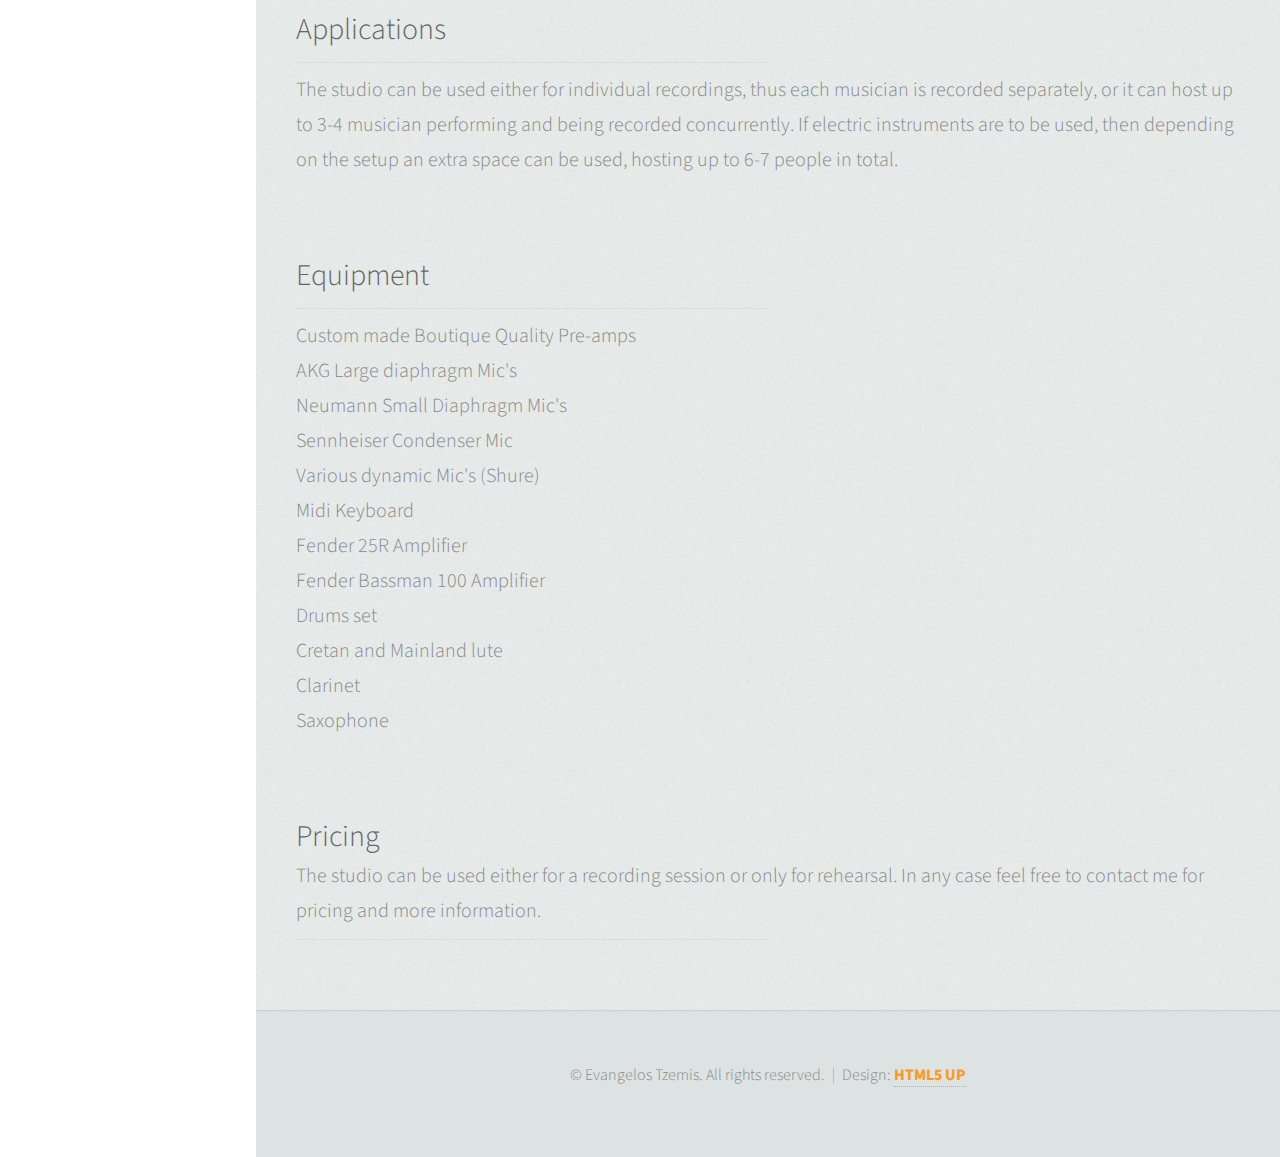
==== commit abfe9433: "Dance Section added" ====
--- a/index.html
+++ b/index.html
@@ -56,6 +56,7 @@
 						<ul class="icons">
 						    <li><a href="https://gr.linkedin.com/in/etzemis" class="icon fa-linkedin"><span class="label">Linkedin</span></a></li>
 							<li><a href="https://github.com/etzemis" class="icon fa-github"><span class="label">Github</span></a></li>
+							<li><a href="https://www.facebook.com/vaggelis.tzemis" class="icon fa-facebook"><span class="label">Facebook</span></a></li>
 						</ul>
 
 				</div>
@@ -245,7 +246,7 @@
 							</header>
 
 							<br>
-							<h3><i>Freelance Audio Engineer</i> & Studio Owner @ Athens, GR</h3>
+							<h3><i>Freelance Audio Engineer</i> @ Athens, GR</h3>
 							<hr>
 							<P>Duration: Oct 2015 - CURRENT 
 							<br>
@@ -318,7 +319,91 @@
 								<h2>Dance</h2>
 							</header>
 
-							
+							<p>
+								I have been dancing ever since my childhood, without any inactivity intervals. I am a member of El.ke.la.m. Dance Ensemble since 1996, and within it I had the chance to come into contact with the performance art in a way that it complies with my view and needs. I have traveled numerous times around the world for international dance festival and competitions where me and my colleges have been repeatedly distinguished with prizes and awards. During my MSc studies I was a member of Crihalma dance ensemble, a group of talented Danish people, which are passionate for Balkan dances and choreographies. Vervatidis Padelis and C.H.E.F. Genève was my next stop, during my working period @ CERN. I was part of the team, but I was also instructing on a regular basis.
+						</p>
+						<p>
+								As a Dance Instructor, I share a model of incremental movement learning, with which even really amateurs can learn and adapt fast to demanding dances and performance environments. I have taught in various seminars around Europe during the last few years. finally, I started my education in Contemporary and Ballet, after realizing their significant role and importance in helping you manipulate your body and express your feelings. They both constitute the necessary infrastructure needed to develop in every other field. Even though I commenced them as a supplement, they turned to motivate me and push me to work harder and and in a more structured way. 
+
+							</p>
+
+							
+							<h3>Teaching in Groups</h3>
+							<hr width = "50%" align = "Left">
+							<ul>
+								<li><a href="http://www.chefgeneve.ch/">C.H.E.F. Genève</a> - (Nov 2014 - Jun 2015):  Co-Instructor with Padelis Vervatidis.</li>
+								<li><a href="http://crihalma.dk/"> Crihalma </a> Dance Ensemble - (2013-2014)</li> 
+							</ul>
+
+							<h3>Teaching in Seminars</h3>
+							<hr width = "50%" align = "Left">
+							<ol type="1">
+								<li><b>Gap, France</b></li>
+								<li><b>Copenhagen, Denmark</b> - (6-8 Mar 2015): Seminar Organized by Lillian Apperti, Head of <a href="http://crihalma.dk/"> Crihalma </a> Dance Group</li>
+								<li><b>Lyon, France (21 Jan 2015)</b>: Zeibekiko Dance @ Elies Group supervised by Chantal Larmazelle</li>
+								<li><b>Gap, France (22/11/2014)</b>: Stage de dances Grecques organised by Anne Baillon @ <a href="http://www.studioalys.com">Studio Alys </a> </li>
+
+							</ol>
+
+
+							<h3>Trips <font size="5">with</font> El.ke.la.m.</h3>
+							<hr width = "50%" align = "Left">
+							<br>
+							<ul>
+								<li>2015:</li>
+								<li><b>Genève, Switzerland (Jan)</b>: <a href="http://www.adem-geneve.com/fr/crete-en-fete-edito">Crète en fête</a>, Antigel Festival</li>
+								<li><b>Agrigento, Sicely, Italy (Feb)</b>: European Dance Caravan</li>
+								<li><b>Budapest, Hungary (June)</b>: <i>1st Chain Bridge Award</i> @ Duna Carneval & European Dance Caravan</li>
+								<li><b>Victoria BC, Canada (Aug - Sep)</b>: Greek Fest -  22 Performances</li>
+								<li><b>Budapest, Hungary (November)</b>: Invited by Hellinizmos and Jorgos Antonopoulos</li>
+								<li><b>Budapest, Hungary (December)</b>: Danced for the Greek Minority</li>
+								<br>
+
+								<li>2013:</li>
+								<li><b>Victoria BC, Canada (Aug - Sep)</b>: Greek Fest -  22 Performances</li>
+								<br>
+
+								<li>2012:</li>
+								<li><b>Genève, Switzerland (Sep)</b>: Célébration des 20 Ans de group C.H.E.F. Genève.
+								<br>
+
+								<li>2011:</li>
+								<li><b>Paris, France</b>: Celebration of Parthenon Group.</li>
+								<li><b>Bursa, Turkey (Jul)</b>:2nd Prize @ Golden Karagöz Festival</li>
+								<br>
+
+								<li>2010:</li>
+								<li><b>Cyprus</b>: Pissouri Festival</li>
+								<br>
+
+								<li>2009:</li>
+								<li><b>Budapest, Hungary (June)</b>: <i>1st Chain Bridge Award</i> @ Duna Carneval</li>
+								<li><b>Cyprus</b>: Pissouri Festival.</li>
+								<li><b>Verona, Italy (Sept)</b>.</li>
+								<li><b>Izmir, Turkey (Oct).</b></li>
+
+								<br>
+
+								<li>2008:</li>
+								<li><b>Budapest, Hungary (June)</b>: Duna Carneval</li>
+								<li><b>Bursa, Turkey (Jul)</b>:2nd Prize @ Golden Karagöz Festival</li>
+								<li><b>Izmir, Turkey (Oct).</b></li>
+								<br>
+
+								<li>2007:</li>
+								<li><b>Agrigento, Sicely, Italy (Feb)</b>: European Dance Caravan</li>
+								<li><b>Budapest, Hungary (June)</b>: Duna Carneval</li>
+								<li><b>Pissouri, Cyprus (Jul).</b></li>
+								<li><b>Debrecen-Balatonfured, Hungary (Aug).</b></li>
+								<li><b>Pecs, Hungary (Sept).</b></li>
+								
+								<br>
+							</ul>
+<!-- 
+							<h3>Contemporary - Ballet</h3>
+							<hr width = "50%" align = "Left">
+							
+							 -->
 
 						</div>
 					</section>
@@ -341,7 +426,7 @@
 							<h3>Applications</h3>
 							<hr width = "50%" align = "Left">
 
-							<p>The studio can be used either for individuals recordings, thus each musician is recorded separately, or it can host up to 3-4 musician performing and being recorded concurrently. If electric instruments are to be used, then depending on the setup an extra space can be used hosting up to 6-7 people in total.
+							<p>The studio can be used either for individual recordings, thus each musician is recorded separately, or it can host up to 3-4 musician performing and being recorded concurrently. If electric instruments are to be used, then depending on the setup an extra space can be used, hosting up to 6-7 people in total.
 							</p>
 							<br>
 							<h3>Equipment</h3>
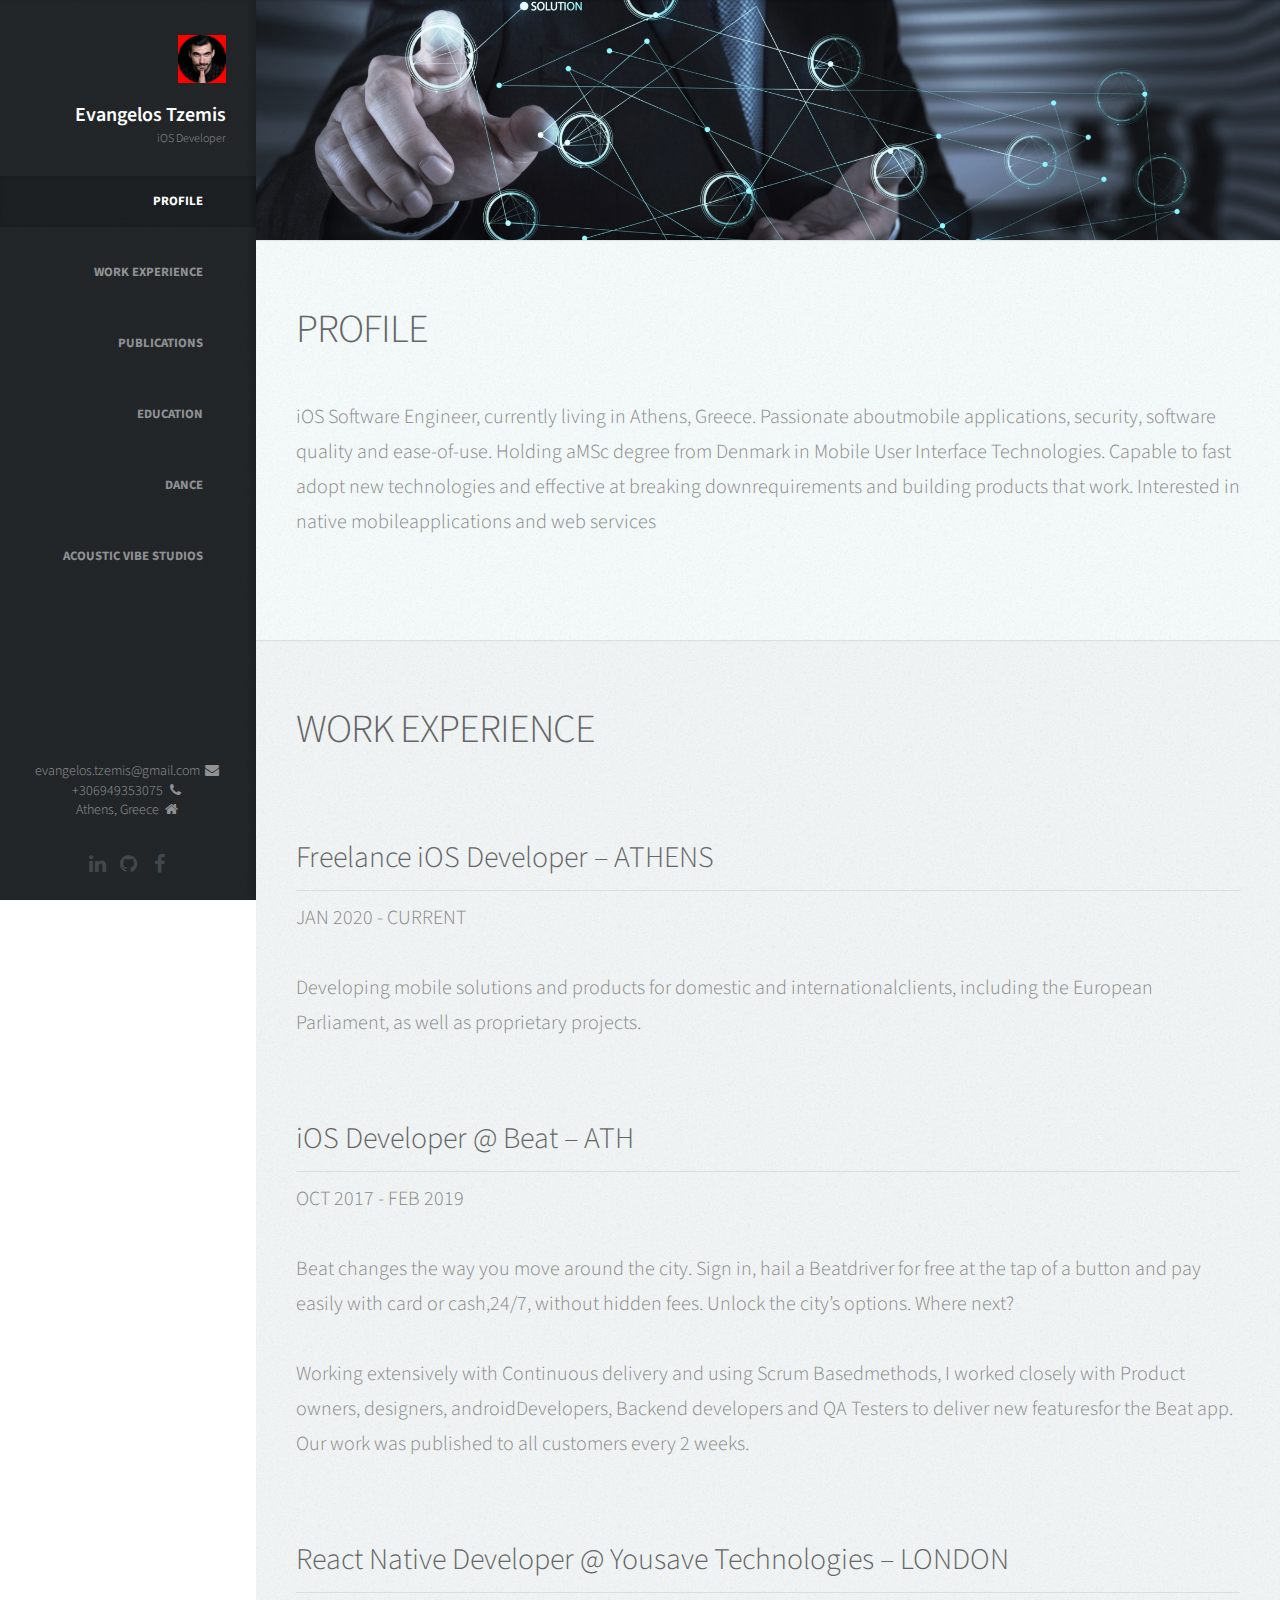
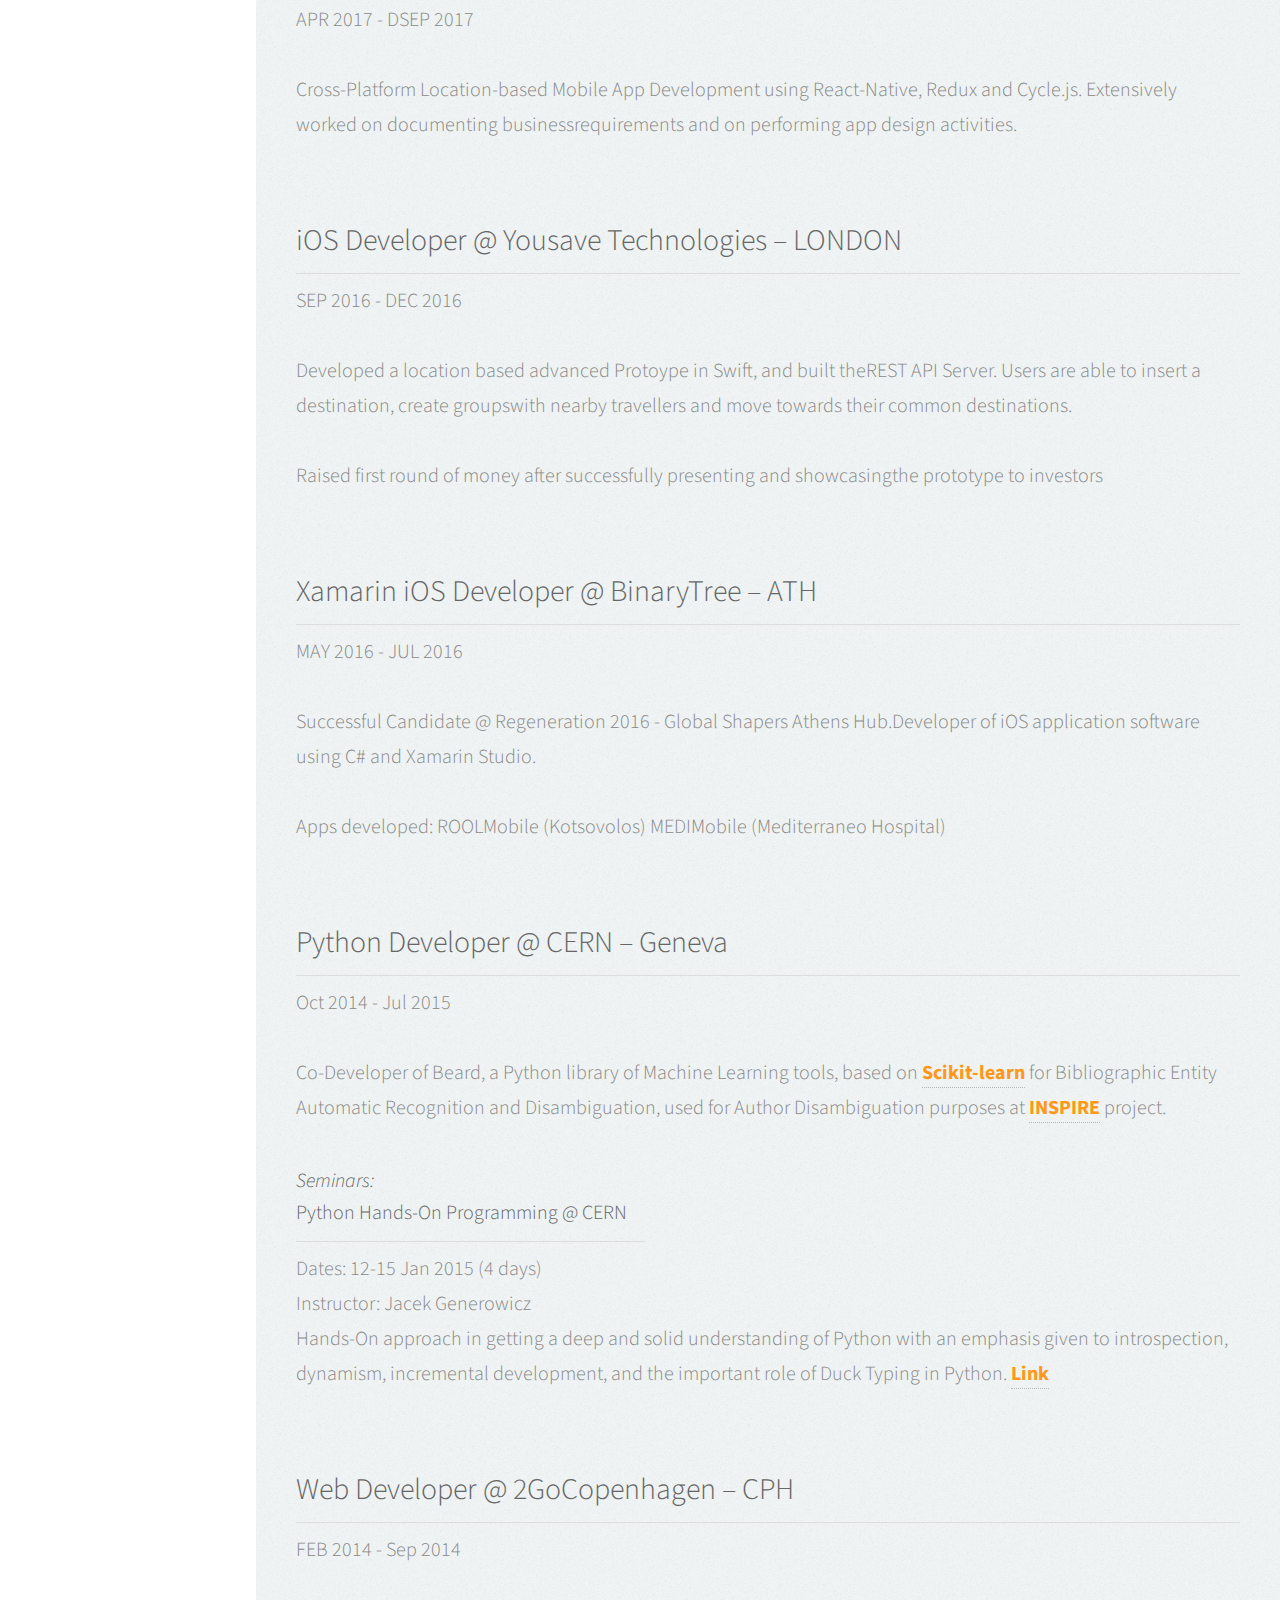
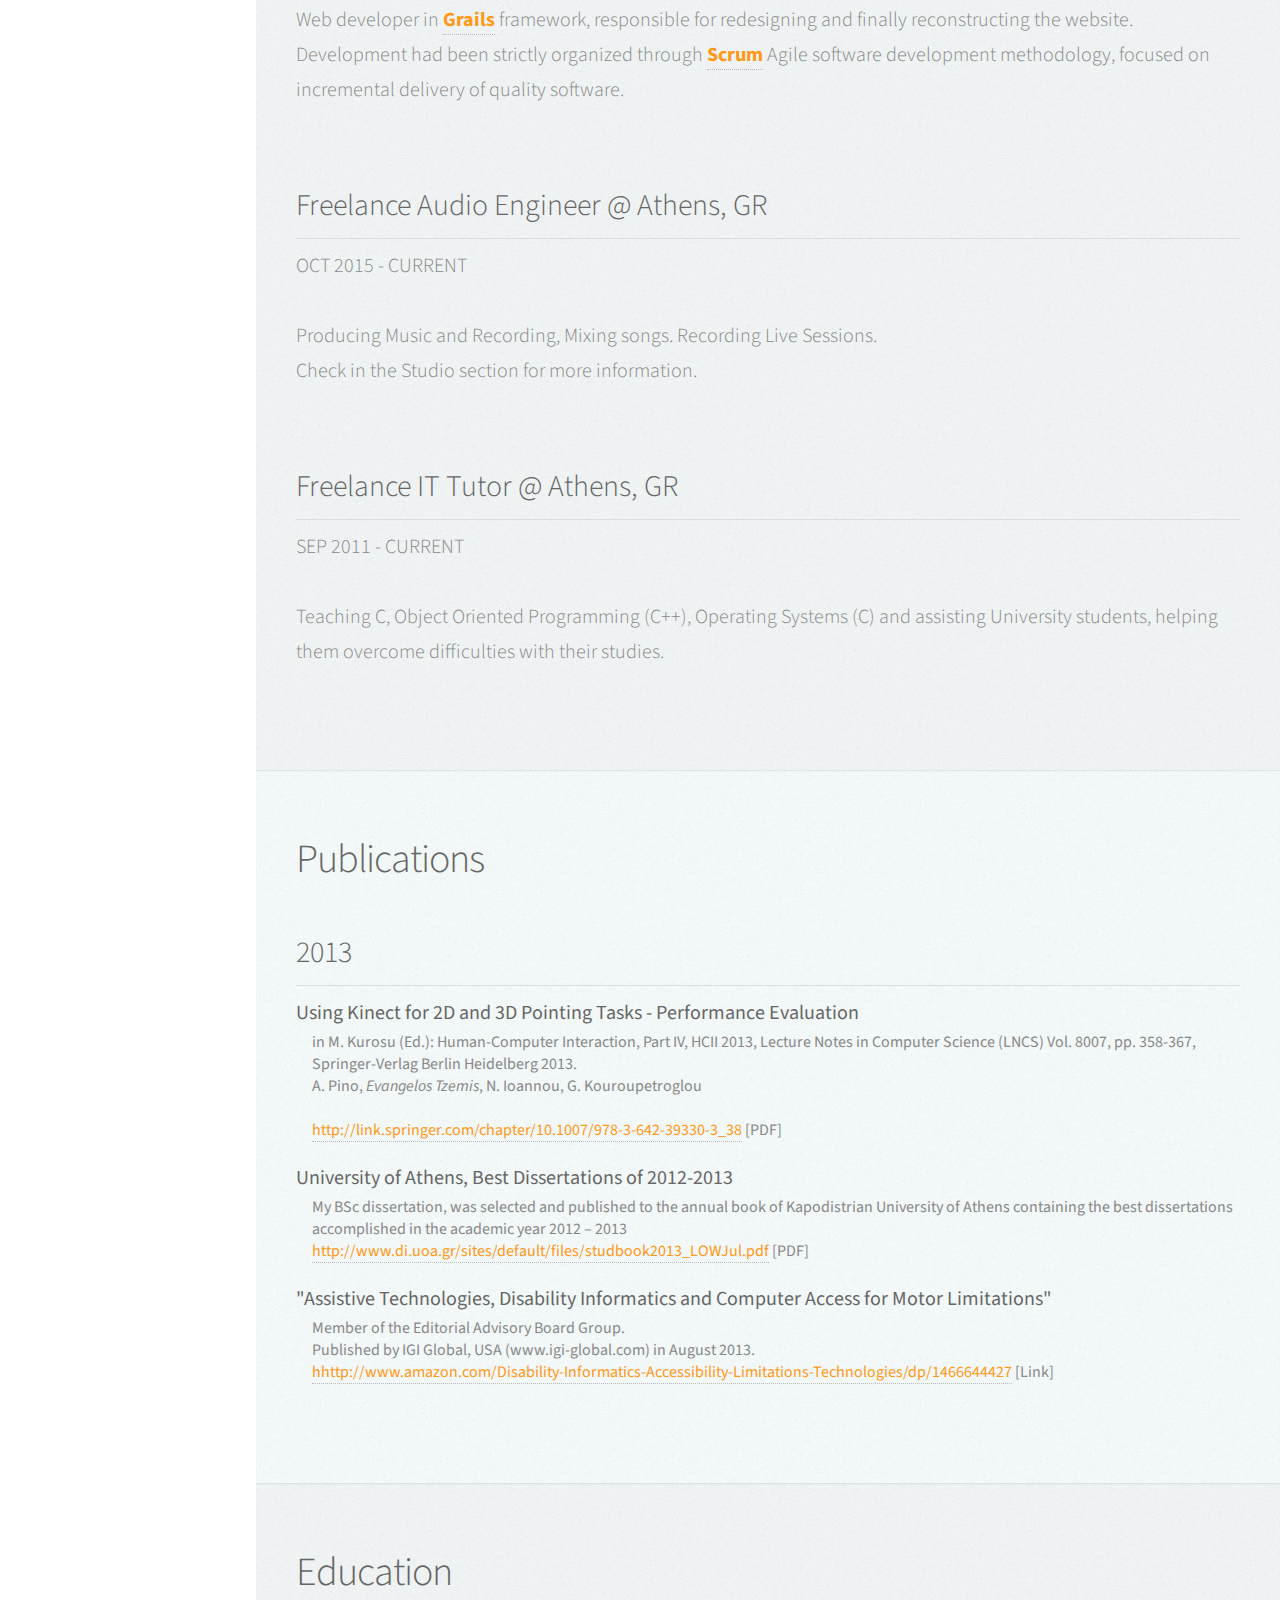
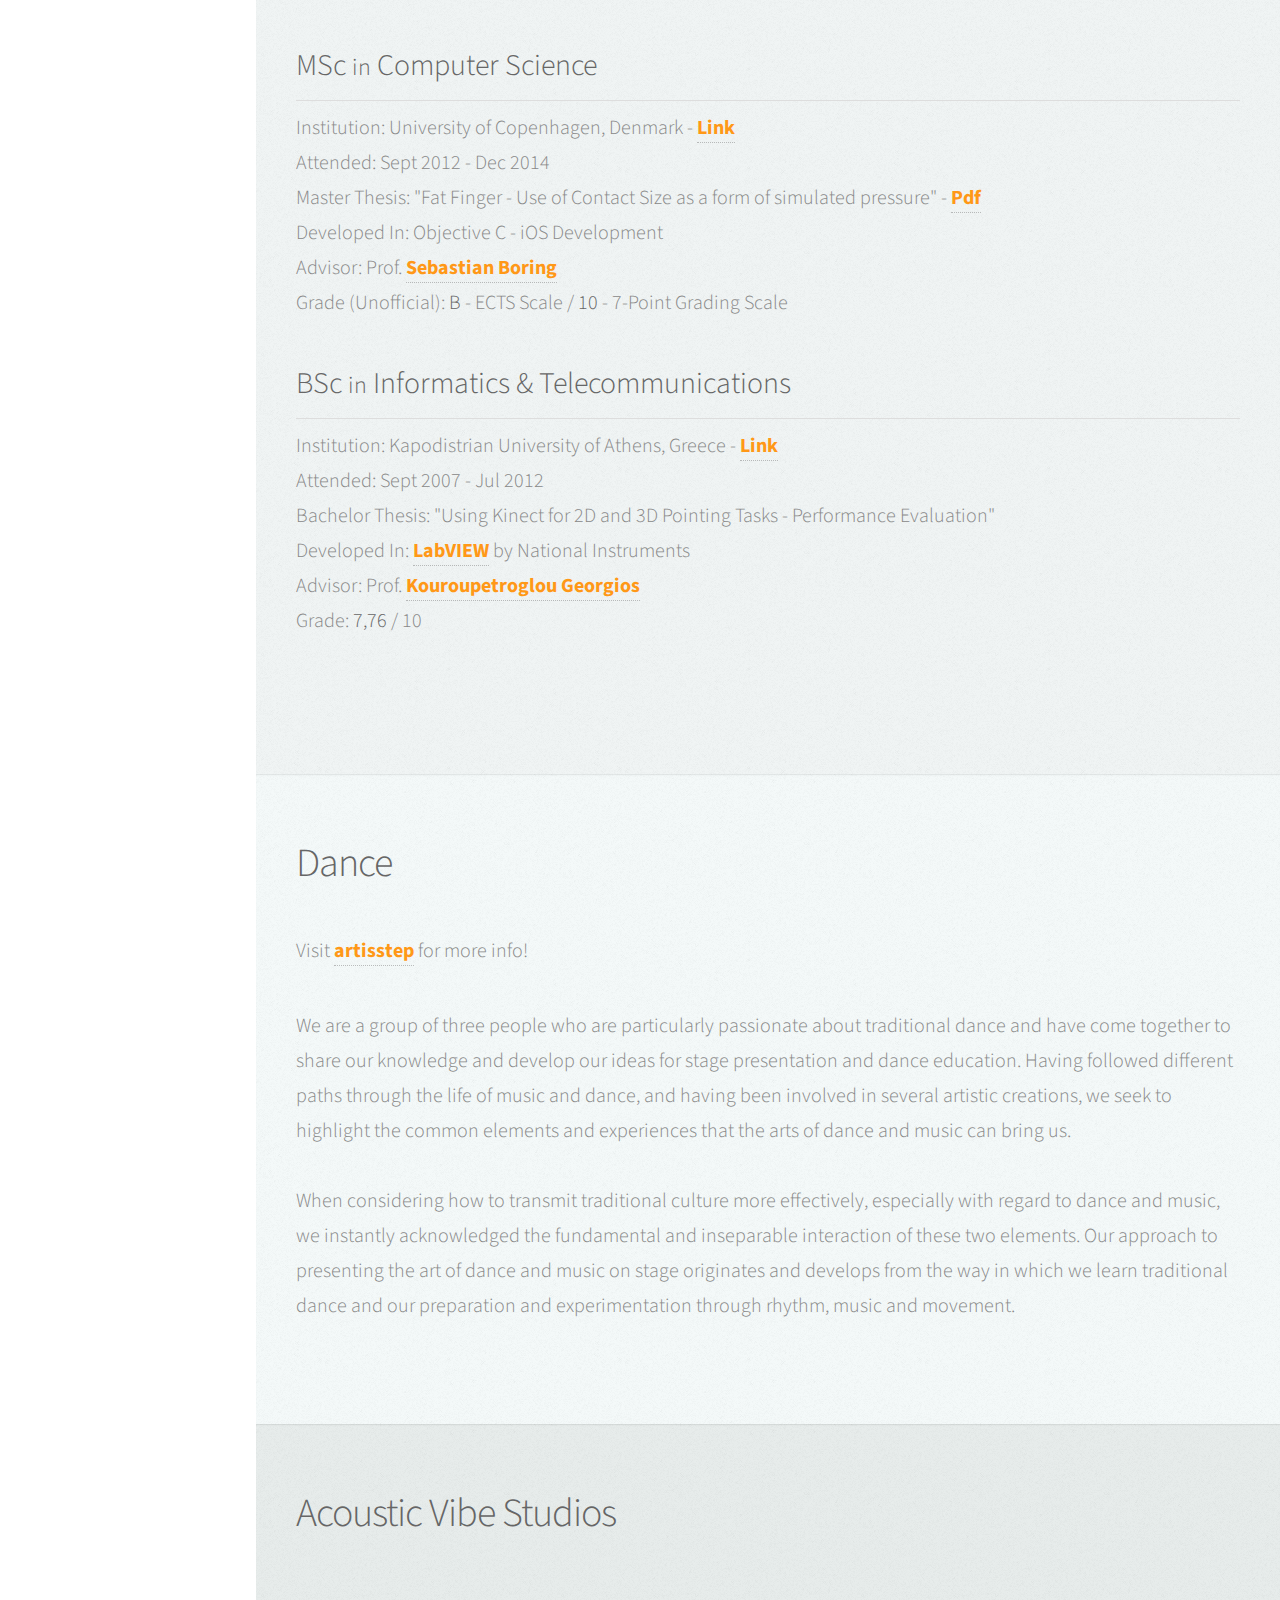
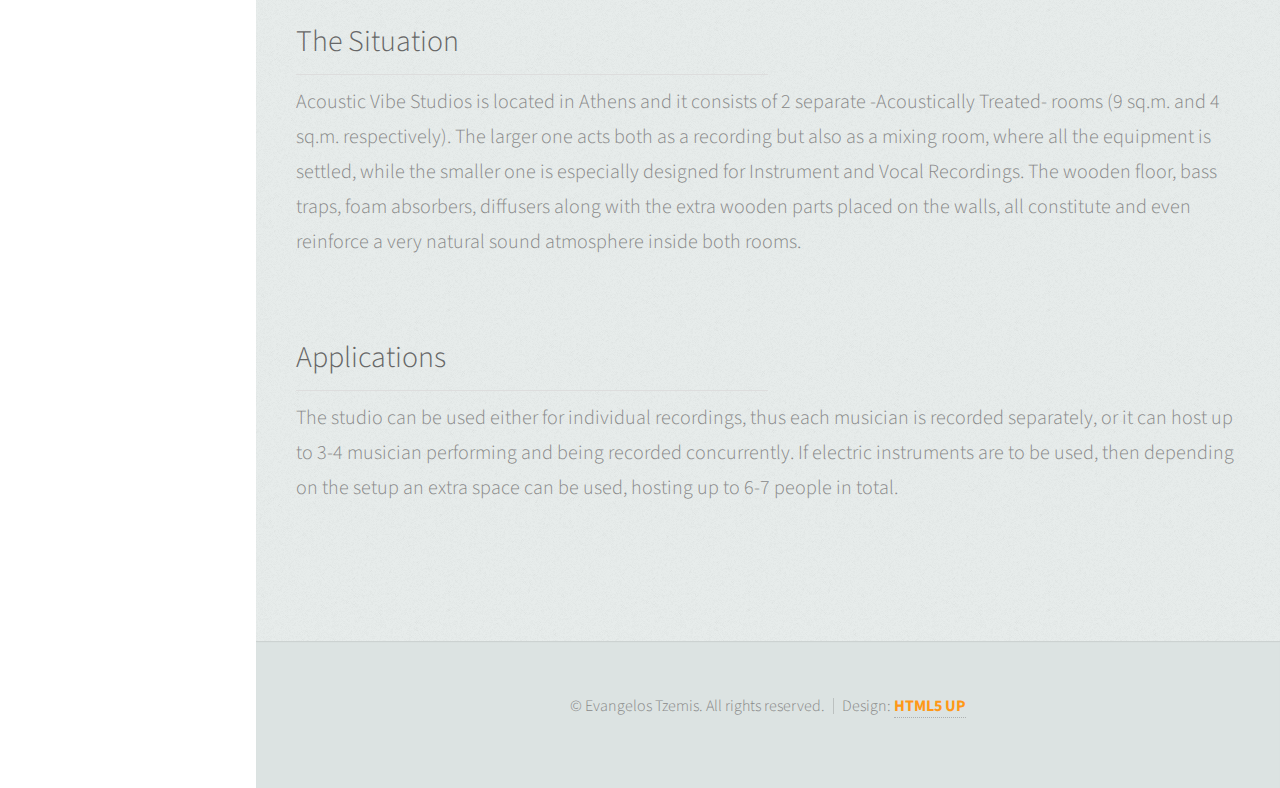
==== commit 85005220: "Update info" ====
--- a/index.html
+++ b/index.html
@@ -23,20 +23,20 @@
 
 					<!-- Logo -->
 						<div id="logo">
-							<span class="image avatar48"><img src="images/avatar.jpg" alt="" /></span>
+							<span class="image avatar48"><img src="images/avatar.png" alt="" /></span>
 							<h1 id="title">Evangelos Tzemis</h1>
-							<p>Comuter Scientist - Sound Engineer - Dancer</p>
+							<p>iOS Developer</p>
 						</div>
 
 					<!-- Nav -->
 						<nav id="nav">
 							<ul>
-								<li class="entry"><a href="#about" id="about-link" class="skel-layers-ignoreHref"><span class="icon fa-comment">About</span></a></li>
-								<li class="entry"><a href="#education" id="education-link" class="skel-layers-ignoreHref"><span class="icon fa-university">Education</span></a></li>
-								<li class="entry"><a href="#publications" id="publications-link" class="skel-layers-ignoreHref"><span class="icon fa-graduation-cap">Publications</span></a></li>
-								<li class="entry"><a href="#workExperience" id="workExperience-link" class="skel-layers-ignoreHref"><span class="icon fa-tasks">Work Experience</span></a></li>
-								<li class="entry"><a href="#dance" id="dance-link" class="skel-layers-ignoreHref"><span class="icon fa-map">Dance</span></a></li>
-								<li class="entry"><a href="#studio" id="studio-link" class="skel-layers-ignoreHref"><span class="icon fa-music">AR Home Studio</span></a></li>
+								<li class="entry"><a href="#about" id="about-link" class="skel-layers-ignoreHref"><span>PROFILE</span></a></li>
+								<li class="entry"><a href="#workExperience" id="workExperience-link" class="skel-layers-ignoreHref"><span>WORK EXPERIENCE</span></a></li>
+								<li class="entry"><a href="#publications" id="publications-link" class="skel-layers-ignoreHref"><span>PUBLICATIONS</span></a></li>
+								<li class="entry"><a href="#education" id="education-link" class="skel-layers-ignoreHref"><span>EDUCATION</span></a></li>
+								<li class="entry"><a href="#dance" id="dance-link" class="skel-layers-ignoreHref"><span>DANCE</span></a></li>
+								<li class="entry"><a href="#studio" id="studio-link" class="skel-layers-ignoreHref"><span>ACOUSTIC VIBE STUDIOS</span></a></li>
 							</ul>
 						</nav>
 
@@ -80,119 +80,148 @@
 						<div class="container">
 
 							<header>
-								<h2>About Me</h2>
+								<h2>PROFILE</h2>
 							</header>
 
 							<p>
-								Hi there! My name is Evangelos. Deeply interested in Human Computer Interaction, I would introduce my self as "A computer scientist with an artistic point of view".
-								Informatics assembles the way I am biologically thinking, and building bottom-up solutions after analyzing goals to smaller tasks have always been my attribute. However I am passionate for Dance, an activity that started since my childhood and turned out to become a major part of me. I am dancing Balkan folklore dances, Contemporary and Ballet. The conciliatory force between those two aforementioned parts, Informatics and Dance, is Music. And I am involved into it both as Lute player bus also as a Sound engineer. It brings together those two different worlds and combines them in a unique and dynamic way.
-							</p>
-							<p>
-								I studied Informatics & Telecommunications at the University of Athens and my BSc thesis was published at HCI International 2013. In 2012 I enrolled to the University of Copenhagen, Denmark for a MSc in Computer Science. Living in such a multi-international environment enhanced my personality and trained me to work and collaborate under demanding conditions. My MSc Thesis, introduces Fat Finger in an attempt to utilize the contact size of the finger touching the screen as an additional input dimension, in mobile devices.
-								My working experience both in Denmark and at <a href="http://home.web.cern.ch">CERN</a> in  Switzerland taught me how to work efficiently and how to become very detail oriented. The experience gained in such a multi-international organization was massive and positively expanded my horizons. I am a sociable person with strong communicational skills and I can be easily adjusted in new environments, something that is amplified by my art-related activities, with which I have traveled around the world, established international friendships and been exposed to numerous demanding conditions where my performance was of major importance.
+								iOS Software Engineer, currently living in Athens, Greece. Passionate aboutmobile applications, security, software quality and ease-of-use. Holding aMSc degree from Denmark in Mobile User Interface Technologies.
+
+								Capable to fast adopt new technologies and effective at breaking downrequirements and building products that work. Interested in native mobileapplications and web services
 							</p>
 							<p>
 								
 							 </p>
 
-							<h4>Competencies:</h4>
-							<hr>
-							<table style="width:100%">
-							  <tr>
-							    <td>Python:</td>
-							    <td>Advanced</td>		
-							    <td>Obj-C, Swift:</td>
-							    <td>Advanced</td>
-							  </tr>
-							  <tr>
-							    <td>C, C++:</td>
-							    <td>Intermediate</td>		
-							    <td>LabVIEW:</td>
-							    <td>Intermediate</td>
-							  </tr>
-							  <tr>
-							    <td>Haskell, Prolog:</td>
-							    <td>Intermediate</td>		
-							    <td>Java:</td>
-							    <td>Intermediate</td>
-							  </tr>
-							  <tr>
-							    <td>Git:</td>
-							    <td>Advanced</td>		
-							    <td>SCRUM (Agile Dev.):</td>
-							    <td>Intermediate</td>
-							  </tr>
-							</table>
-
-							<h4>Languages:</h4>
-							<hr>
-							<table style="width:100%">
-							  <tr>
-							    <td>Greek:</td>
-							    <td>Native Proficiency</td>		
-							    <td>English:</td>
-							    <td>Full Professional Proficiency</td>
-							  </tr>
-							  <tr>
-							    <td>French:</td>
-							    <td>Limited Working Proficiency</td>		
-							    <td>German:</td>
-							    <td>Limited Working Experience</td>
-							  </tr>
-							</table>
-
-						</div>
-					</section>
-
-				<!-- Education -->
-					<section id="education" class="three">
-						<div class="container">
-
-							<header>
-								<h2>Education</h2>
-							</header>
-
-
-							<h3>MSc <font size="5">in</font> Computer Science</h3>
-							<hr>
-							<P>Institution: University of Copenhagen, Denmark  - <a href="http://www.diku.dk/english/">Link</a>
-							<br>
-							Attended: Sept 2012 - Dec 2014 
-							<br>
-							Master Thesis: "Fat Finger - Use of Contact Size as a form of simulated pressure" - <a href="https://github.com/etzemis/FatFinger_Report_MSc/blob/master/FatFingerReport.pdf">Pdf</a>
-							<br>
-							Developed In: Objective C - iOS Development 
-							<br>
-							Advisor: Prof. <a href="http://www.sebastianboring.com"> Sebastian Boring</a>
-							<br>
-							Grade (Unofficial): <strong>B</strong> - ECTS Scale / <strong>10</strong> - 7-Point Grading Scale</P>
-
-
-
-							
-
-							<h3>BSc <font size="5">in</font> Informatics & Telecommunications</h3>
-							<hr>
-							<P>Institution: Kapodistrian University of Athens, Greece  - <a href="http://www.di.uoa.gr/eng">Link</a>
-							<br>
-							Attended: Sept 2007 - Jul 2012 
-							<br>
-							Bachelor Thesis: "Using Kinect for 2D and 3D Pointing Tasks - Performance Evaluation"
-							<br>
-							Developed In: <a href="http://www.ni.com/labview/">LabVIEW</a> by National Instruments
-							<br>
-							Advisor: Prof. <a href="http://speech.di.uoa.gr/koupe/koupe.html"> Kouroupetroglou Georgios</a>
-							<br>
-							Grade: <strong>7,76</strong> / 10</P>
-
-							<br>
-							* <i>A list of significant projects can be found <a href="https://github.com/etzemis/SignificantProjects">here</a>.</i>
-
-							
-							
-
-						</div>
-					</section>
+						</div>
+					</section>
+
+					<!-- Work Experience -->
+					<section id="workExperience" class="five">
+						<div class="container">
+
+							<header>
+								<h2>WORK EXPERIENCE</h2>
+							</header>
+
+							<br>
+							<h3>Freelance iOS Developer – ATHENS</h3>
+							<hr>
+							<P>JAN 2020 - CURRENT 
+							<br>
+							<br>
+							Developing mobile solutions and products for domestic and internationalclients, including the European Parliament, as well as proprietary projects.
+							</P>
+
+
+							<br>
+							<h3>iOS Developer @ Beat – ATH</h3>
+							<hr>
+							<P>OCT 2017 - FEB 2019 
+							<br>
+							<br>
+							Beat changes the way you move around the city.  Sign in, hail a Beatdriver for free at the tap of a button and pay easily with card or cash,24/7, without hidden fees. Unlock the city’s options. Where next?
+							<br><br>
+							Working extensively with Continuous delivery and using Scrum Basedmethods, I worked closely with Product owners, designers, androidDevelopers, Backend developers and QA Testers to deliver new featuresfor the Beat app. Our work was published to all customers every 2 weeks.
+							</P>
+
+
+							<br>
+							<h3>React Native Developer @ Yousave Technologies – LONDON</h3>
+							<hr>
+							<P>APR 2017 - DSEP 2017 
+							<br>
+							<br>
+							Cross-Platform Location-based Mobile App Development using React-Native, Redux and Cycle.js. Extensively worked on documenting businessrequirements and on performing app design activities.
+							</P>
+
+
+							<br>
+							<h3>iOS Developer @ Yousave Technologies – LONDON</h3>
+							<hr>
+							<P>SEP 2016 - DEC 2016 
+							<br>
+							<br>
+							Developed a location based advanced Protoype in Swift, and built theREST API Server.  Users are able to insert a destination, create groupswith nearby travellers and move towards their common destinations.
+							<br><br> Raised first round of money after successfully presenting and showcasingthe prototype to investors
+							</P>
+
+							
+							<br>
+							<h3>Xamarin iOS Developer @ BinaryTree – ATH</h3>
+							<hr>
+							<P>MAY 2016 - JUL 2016 
+							<br>
+							<br>
+							Successful Candidate @ Regeneration 2016 - Global Shapers Athens Hub.Developer of iOS application software using C# and Xamarin Studio.
+							<br><br> Apps developed: ROOLMobile (Kotsovolos) MEDIMobile (Mediterraneo Hospital)
+							</P>
+
+
+
+							<br>
+							<h3>Python Developer @ CERN – Geneva</h3>
+							<hr>
+							<P>Oct 2014 - Jul 2015 
+							<br>
+							<br>
+							Co-Developer of Beard, a Python library of Machine Learning tools, based on <a href="http://scikit-learn.org">Scikit-learn</a> for Bibliographic Entity Automatic Recognition and Disambiguation, used for Author Disambiguation purposes at <a href="http://inspirehep.net">INSPIRE</a> project.
+							</P>
+
+							<h4><i>Seminars:</i></h4>
+							
+							<strong>Python Hands-On Programming @ CERN</strong>
+							<hr width = "37%" align = "Left">
+						    <P>
+						    Dates: 12-15 Jan 2015 (4 days)
+						    <br>
+							Instructor: Jacek Generowicz
+							<br>
+							Hands-On approach in getting a deep and solid understanding of Python with an emphasis given to introspection, dynamism, incremental development, and the important role of Duck Typing in Python.
+							<a href ="http://jacek.web.cern.ch/jacek/courses/python-intro/course.html">Link</a>
+							</P>
+
+
+
+							
+							<br>
+							<h3>Web Developer @ 2GoCopenhagen – CPH</h3>
+							<hr>
+							<P>FEB 2014 - Sep 2014 
+							<br>
+							<br>
+							Web developer in <a href="https://grails.org/index.html">Grails</a> framework, responsible for redesigning and finally reconstructing the website. Development had been strictly organized through <a href="http://scrummethodology.com">Scrum</a> Agile software development methodology, focused on incremental delivery of quality software.
+							</P>
+
+
+
+							<br>
+							<h3>Freelance Audio Engineer @ Athens, GR</h3>
+							<hr>
+							<P>OCT 2015 - CURRENT 
+							<br>
+							<br>
+							Producing Music and Recording, Mixing songs. Recording Live Sessions.
+							<br>
+							Check in the Studio section for more information.
+							</P>
+
+							<br>
+							<h3>Freelance IT Tutor @ Athens, GR</h3>
+							<hr>
+							<P>SEP 2011 - CURRENT 
+							<br>
+							<br>
+							Teaching C, Object Oriented Programming (C++), Operating Systems (C) and assisting University students, helping them overcome difficulties with their studies.
+							</P>
+							
+
+
+
+							
+
+						</div>
+					</section>
+
 				<!-- Publications -->
 					<section id="publications" class="four">
 						<div class="container">
@@ -237,80 +266,53 @@
 							</ul>
 						</div>
 					</section>
-				<!-- Work Experience -->
-					<section id="workExperience" class="five">
-						<div class="container">
-
-							<header>
-								<h2>Work Experience</h2>
-							</header>
-
-							<br>
-							<h3><i>Freelance Audio Engineer</i> @ Athens, GR</h3>
-							<hr>
-							<P>Duration: Oct 2015 - CURRENT 
-							<br>
-							<br>
-							Producing Music and Recording, Mixing songs. Recording Live Sessions.
-							<br>
-							Check in the Studio section for more information.
-							</P>
-
-
-							<br>
-							<h3><i>Python Developer </i> @ <a href="http://home.web.cern.ch">CERN</a>, Geneva CH</h3>
-							<hr>
-							<P>Duration: Oct 2014 - Jul 2015  (10 Months) 
-							<br>
-							<br>
-							Co-Developer of Beard, a Python library of Machine Learning tools, based on <a href="http://scikit-learn.org">Scikit-learn</a> for Bibliographic Entity Automatic Recognition and Disambiguation, used for Author Disambiguation purposes at <a href="http://inspirehep.net">INSPIRE</a> project.
-							</P>
-
-							<h4><i>Seminars:</i></h4>
-							
-							<strong>Python Hands-On Programming @ CERN</strong>
-							<hr width = "37%" align = "Left">
-						    <P>
-						    Dates: 12-15 Jan 2015 (4 days)
-						    <br>
-							Instructor: Jacek Generowicz
-							<br>
-							Hands-On approach in getting a deep and solid understanding of Python with an emphasis given to introspection, dynamism, incremental development, and the important role of Duck Typing in Python.
-							<a href ="http://jacek.web.cern.ch/jacek/courses/python-intro/course.html">Link</a>
-							</P>
-
-
-
-							
-							<br>
-							<h3><i>Web Developer</i> @ <a href="http://www.2gocopenhagen.com">2GoCopenhagen</a>, Copenhagen, DK</h3>
-							<hr>
-							<P>Duration: Feb 2014 - Sep 2014 (8 Months) 
-							<br>
-							<br>
-							Web developer in <a href="https://grails.org/index.html">Grails</a> framework, responsible for redesigning and finally reconstructing the website. Development had been strictly organized through <a href="http://scrummethodology.com">Scrum</a> Agile software development methodology, focused on incremental delivery of quality software.
-							</P>
-
-
-
-
-
-							<br>
-							<h3><i>Freelance IT Tutor</i> @ Athens, GR</h3>
-							<hr>
-							<P>Duration: Sep 2011 - CURRENT 
-							<br>
-							<br>
-							Teaching C, Object Oriented Programming (C++), Operating Systems (C) and assisting University students, helping them overcome difficulties with their studies.
-							</P>
-							
-
-
-
-							
-
-						</div>
-					</section>
+
+
+				<!-- Education -->
+					<section id="education" class="three">
+						<div class="container">
+
+							<header>
+								<h2>Education</h2>
+							</header>
+
+
+							<h3>MSc <font size="5">in</font> Computer Science</h3>
+							<hr>
+							<P>Institution: University of Copenhagen, Denmark  - <a href="http://www.diku.dk/english/">Link</a>
+							<br>
+							Attended: Sept 2012 - Dec 2014 
+							<br>
+							Master Thesis: "Fat Finger - Use of Contact Size as a form of simulated pressure" - <a href="https://github.com/etzemis/FatFinger_Report_MSc/blob/master/FatFingerReport.pdf">Pdf</a>
+							<br>
+							Developed In: Objective C - iOS Development 
+							<br>
+							Advisor: Prof. <a href="http://www.sebastianboring.com"> Sebastian Boring</a>
+							<br>
+							Grade (Unofficial): <strong>B</strong> - ECTS Scale / <strong>10</strong> - 7-Point Grading Scale</P>
+
+
+
+							
+
+							<h3>BSc <font size="5">in</font> Informatics & Telecommunications</h3>
+							<hr>
+							<P>Institution: Kapodistrian University of Athens, Greece  - <a href="http://www.di.uoa.gr/eng">Link</a>
+							<br>
+							Attended: Sept 2007 - Jul 2012 
+							<br>
+							Bachelor Thesis: "Using Kinect for 2D and 3D Pointing Tasks - Performance Evaluation"
+							<br>
+							Developed In: <a href="http://www.ni.com/labview/">LabVIEW</a> by National Instruments
+							<br>
+							Advisor: Prof. <a href="http://speech.di.uoa.gr/koupe/koupe.html"> Kouroupetroglou Georgios</a>
+							<br>
+							Grade: <strong>7,76</strong> / 10</P>
+
+							<br>
+						</div>
+					</section>
+				
 				<!-- Dance -->
 					<section id="dance" class="six">
 						<div class="container">
@@ -319,15 +321,14 @@
 								<h2>Dance</h2>
 							</header>
 
+							<p>Visit <a href="https://www.artisstep.com">artisstep</a> for more info! </p>
 							<p>
-								I have been dancing ever since my childhood, without any inactivity intervals. I am a member of El.ke.la.m. Dance Ensemble since 1996, and within it I had the chance to come into contact with the performance art in a way that it complies with my view and needs. I have traveled numerous times around the world for international dance festival and competitions where me and my colleges have been repeatedly distinguished with prizes and awards. During my MSc studies I was a member of Crihalma dance ensemble, a group of talented Danish people, which are passionate for Balkan dances and choreographies. Vervatidis Padelis and C.H.E.F. Genève was my next stop, during my working period @ CERN. I was part of the team, but I was also instructing on a regular basis.
-						</p>
-						<p>
-								As a Dance Instructor, I share a model of incremental movement learning, with which even really amateurs can learn and adapt fast to demanding dances and performance environments. I have taught in various seminars around Europe during the last few years. finally, I started my education in Contemporary and Ballet, after realizing their significant role and importance in helping you manipulate your body and express your feelings. They both constitute the necessary infrastructure needed to develop in every other field. Even though I commenced them as a supplement, they turned to motivate me and push me to work harder and and in a more structured way. 
-
+							We are a group of three people who are particularly passionate about traditional dance and have come together to share our knowledge and develop our ideas for stage presentation and dance education. Having followed different paths through the life of music and dance, and having been involved in several artistic creations, we seek to highlight the common elements and experiences that the arts of dance and music can bring us.
+							<br><br>
+							When considering how to transmit traditional culture more effectively, especially with regard to dance and music, we instantly acknowledged the fundamental and inseparable interaction of these two elements. Our approach to presenting the art of dance and music on stage originates and develops from the way in which we learn traditional dance and our preparation and experimentation through rhythm, music and movement.
 							</p>
 
-							
+						<!-- 	
 							<h3>Teaching in Groups</h3>
 							<hr width = "50%" align = "Left">
 							<ul>
@@ -399,11 +400,7 @@
 								
 								<br>
 							</ul>
-<!-- 
-							<h3>Contemporary - Ballet</h3>
-							<hr width = "50%" align = "Left">
-							
-							 -->
+<!--  -->
 
 						</div>
 					</section>
@@ -412,14 +409,14 @@
 						<div class="container">
 
 							<header>
-								<h2>Acoustic Recording's Home Studio</h2>
+								<h2>Acoustic Vibe Studios</h2>
 							</header>
 
 							<br>
 							<h3>The Situation</h3>
 							<hr width = "50%" align = "Left">
 
-							<p>Acoustic Recording's Home Studio is located in Egaleo, Athens and it consists of 2 separate -Acoustically Treated- rooms (9 sq.m. and 4 sq.m. respectively). The larger one acts both as a recording but also as a mixing room, where all the equipment is settled, while the smaller one is especially designed for Instrument and Vocal Recordings. The wooden floor, bass traps, foam absorbers, diffusers along with the extra wooden parts placed on the walls, all constitute and even reinforce a very natural sound atmosphere inside both rooms. </p>
+							<p>Acoustic Vibe Studios is located in Athens and it consists of 2 separate -Acoustically Treated- rooms (9 sq.m. and 4 sq.m. respectively). The larger one acts both as a recording but also as a mixing room, where all the equipment is settled, while the smaller one is especially designed for Instrument and Vocal Recordings. The wooden floor, bass traps, foam absorbers, diffusers along with the extra wooden parts placed on the walls, all constitute and even reinforce a very natural sound atmosphere inside both rooms. </p>
 
 
 							<br>
@@ -429,7 +426,7 @@
 							<p>The studio can be used either for individual recordings, thus each musician is recorded separately, or it can host up to 3-4 musician performing and being recorded concurrently. If electric instruments are to be used, then depending on the setup an extra space can be used, hosting up to 6-7 people in total.
 							</p>
 							<br>
-							<h3>Equipment</h3>
+<!-- 							<h3>Equipment</h3>
 							<hr width = "50%" align = "Left">
 
 							<ul>
@@ -439,9 +436,6 @@
 							  <li>Sennheiser Condenser Mic</li>
 							  <li>Various dynamic Mic's (Shure)</li>
 							  <li>Midi Keyboard</li>
-							  <li>Fender 25R Amplifier</li>
-							  <li>Fender Bassman 100 Amplifier</li>
-							  <li>Drums set</li>
 							  <li>Cretan and Mainland lute</li>
 							  <li>Clarinet</li>
 							  <li>Saxophone</li>
@@ -451,7 +445,7 @@
 							<br>
 							<h3>Pricing</h3>
 							The studio can be used either for a recording session or only for rehearsal. In any case feel free to contact me for pricing and more information.
-							<hr width = "50%" align = "Left">
+							<hr width = "50%" align = "Left"> -->
 
 
 							<!-- <h3>Scikit-Learn</h3> -->
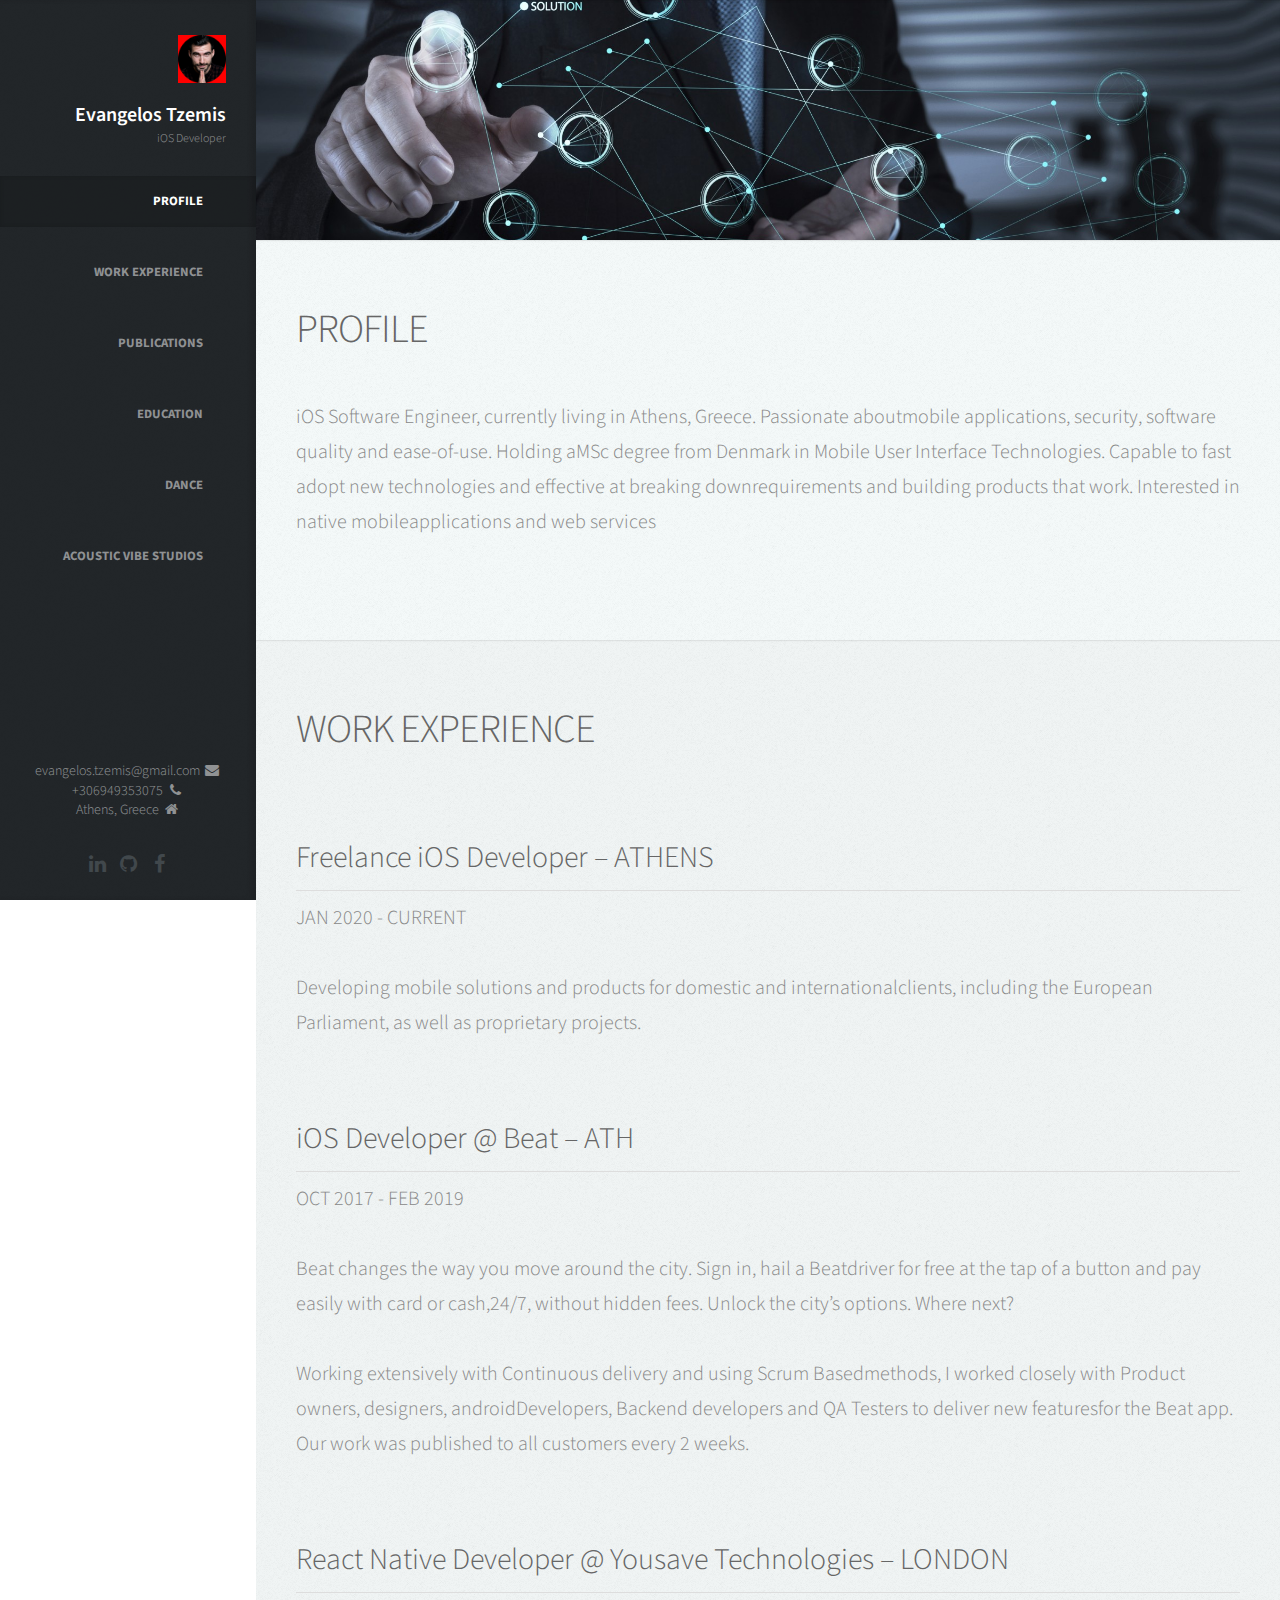
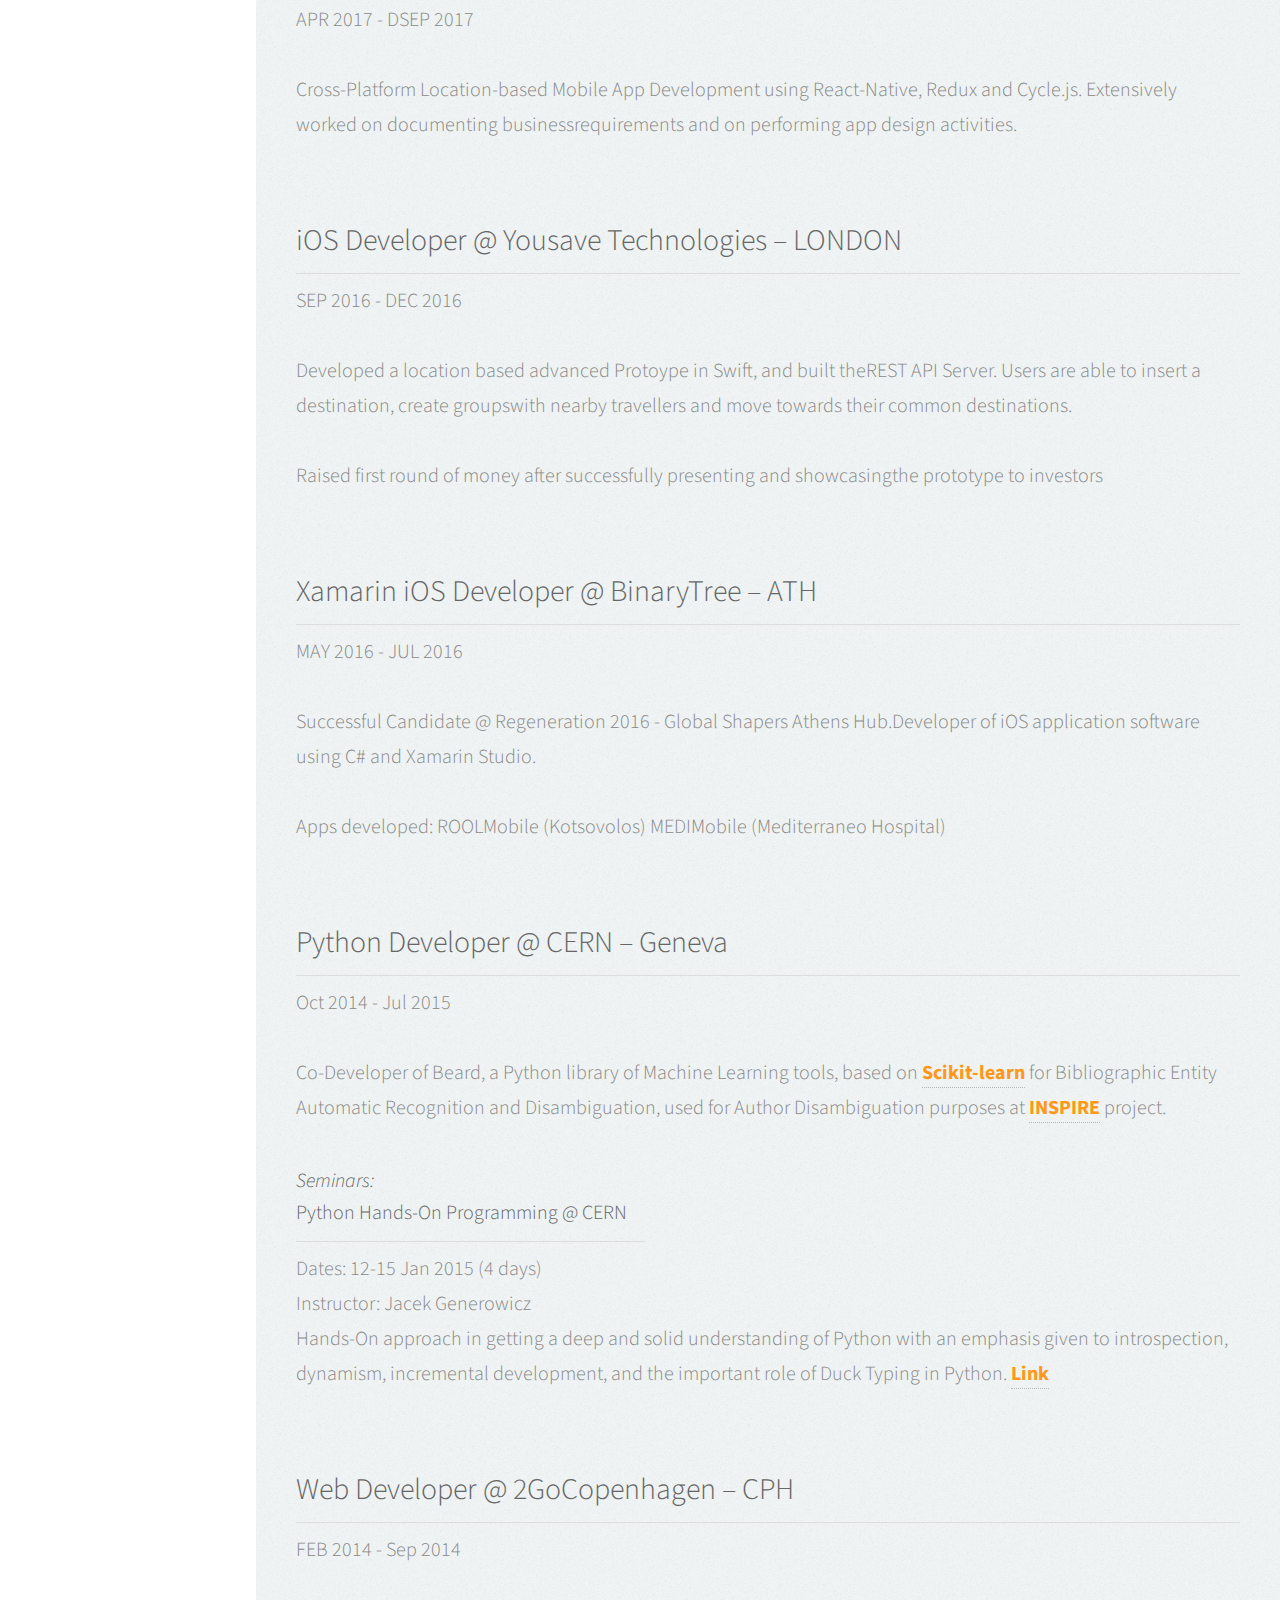
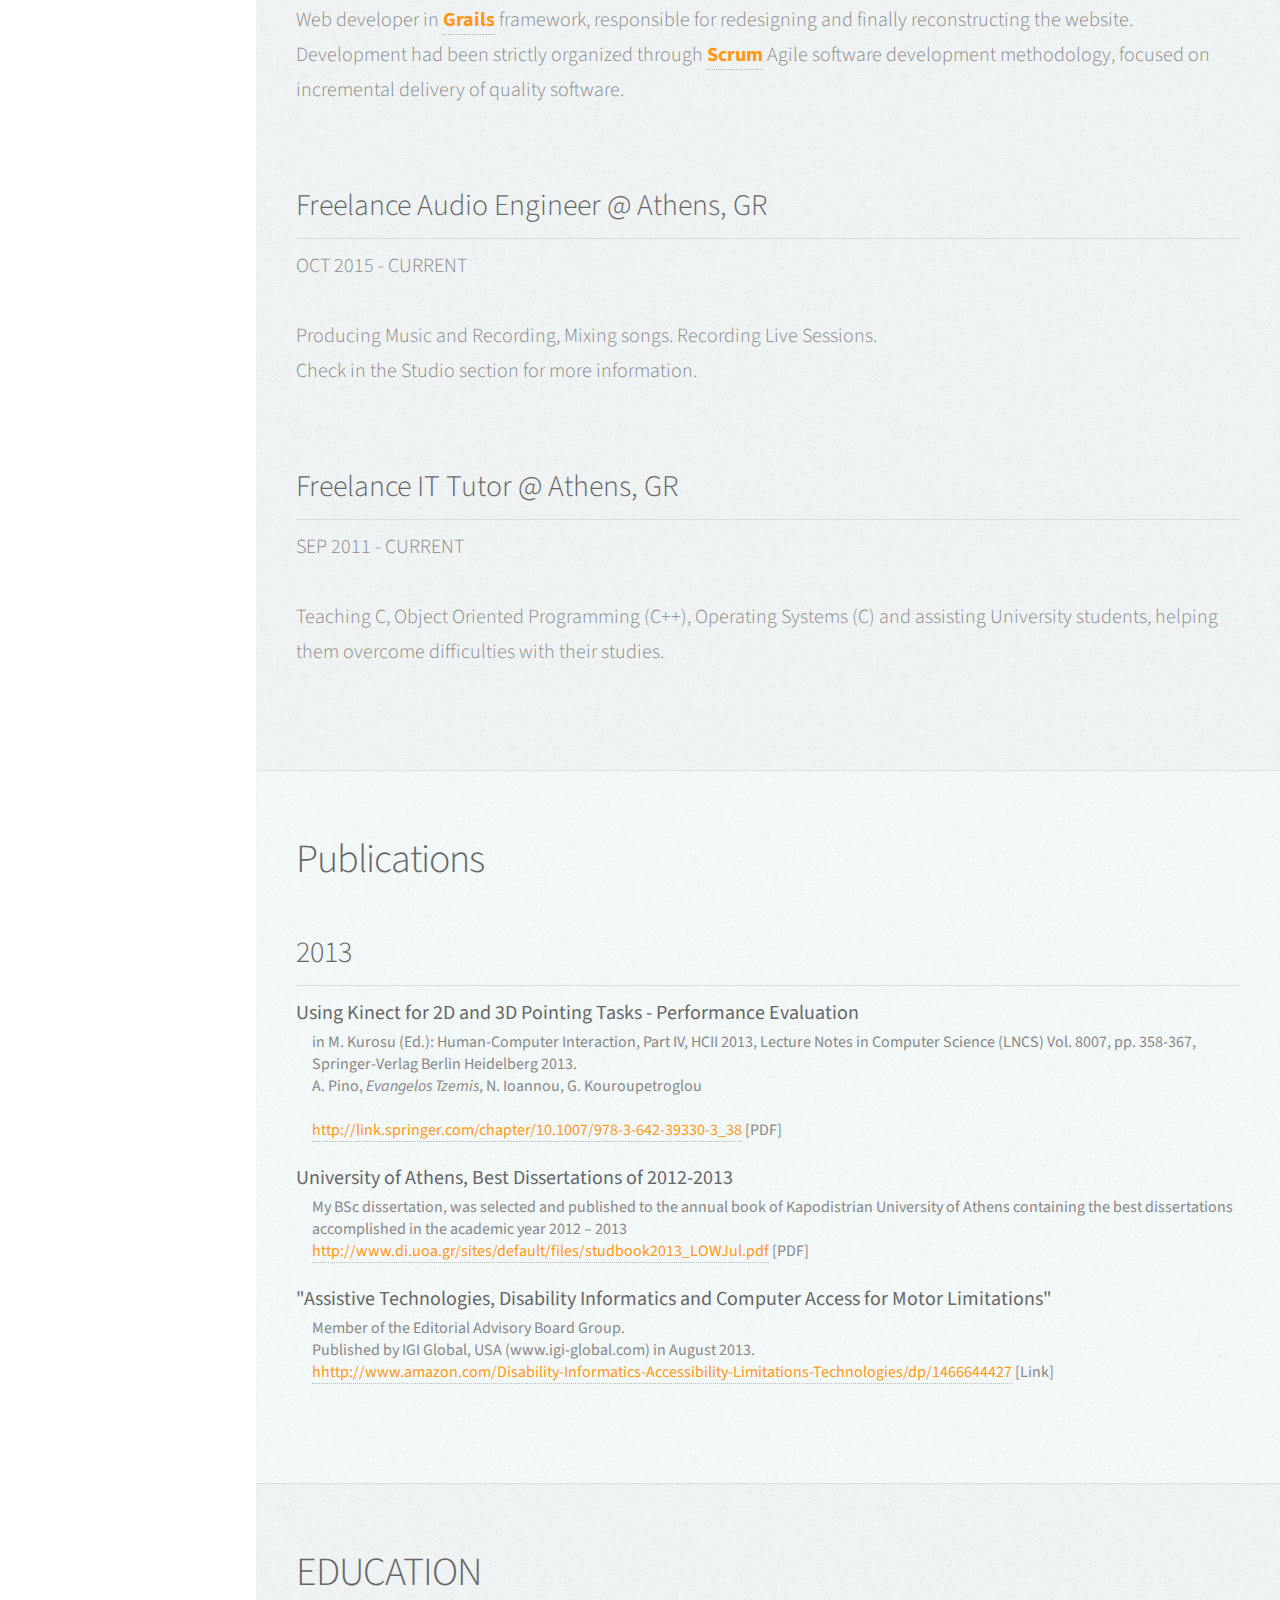
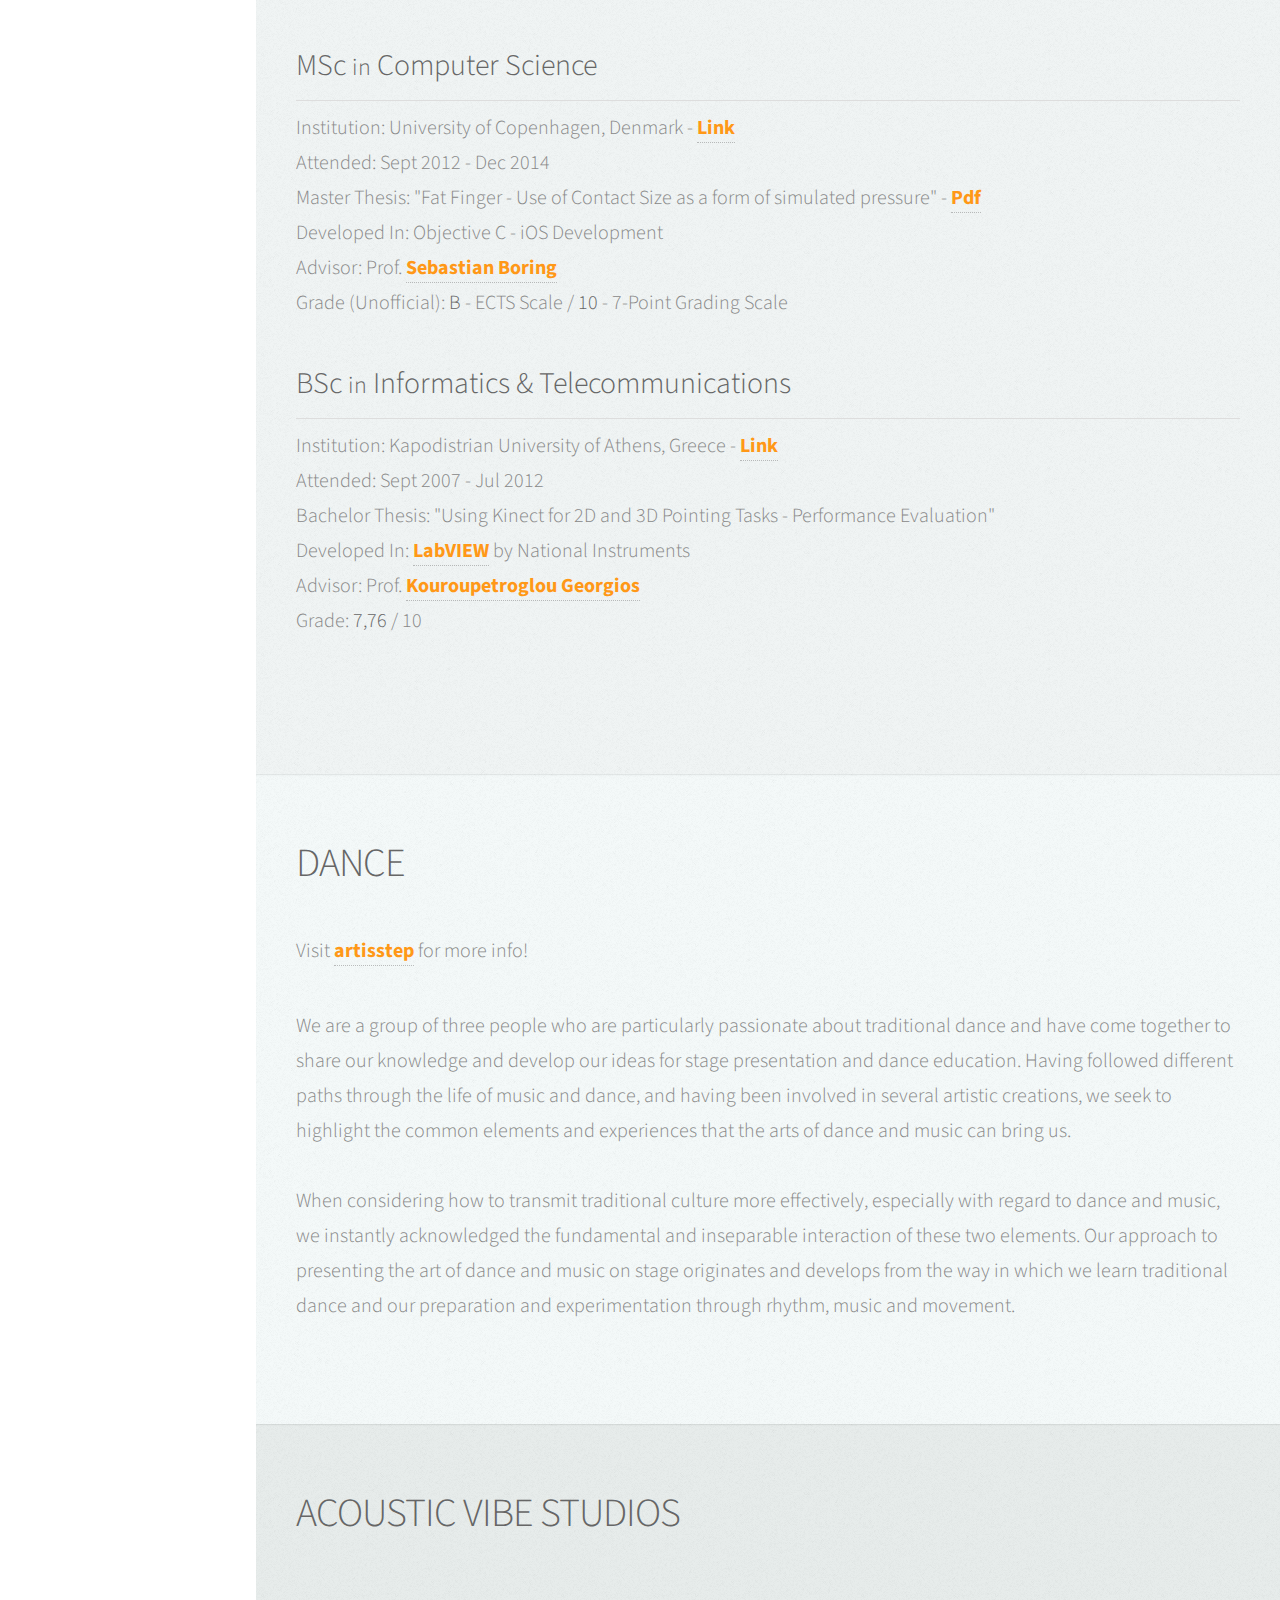
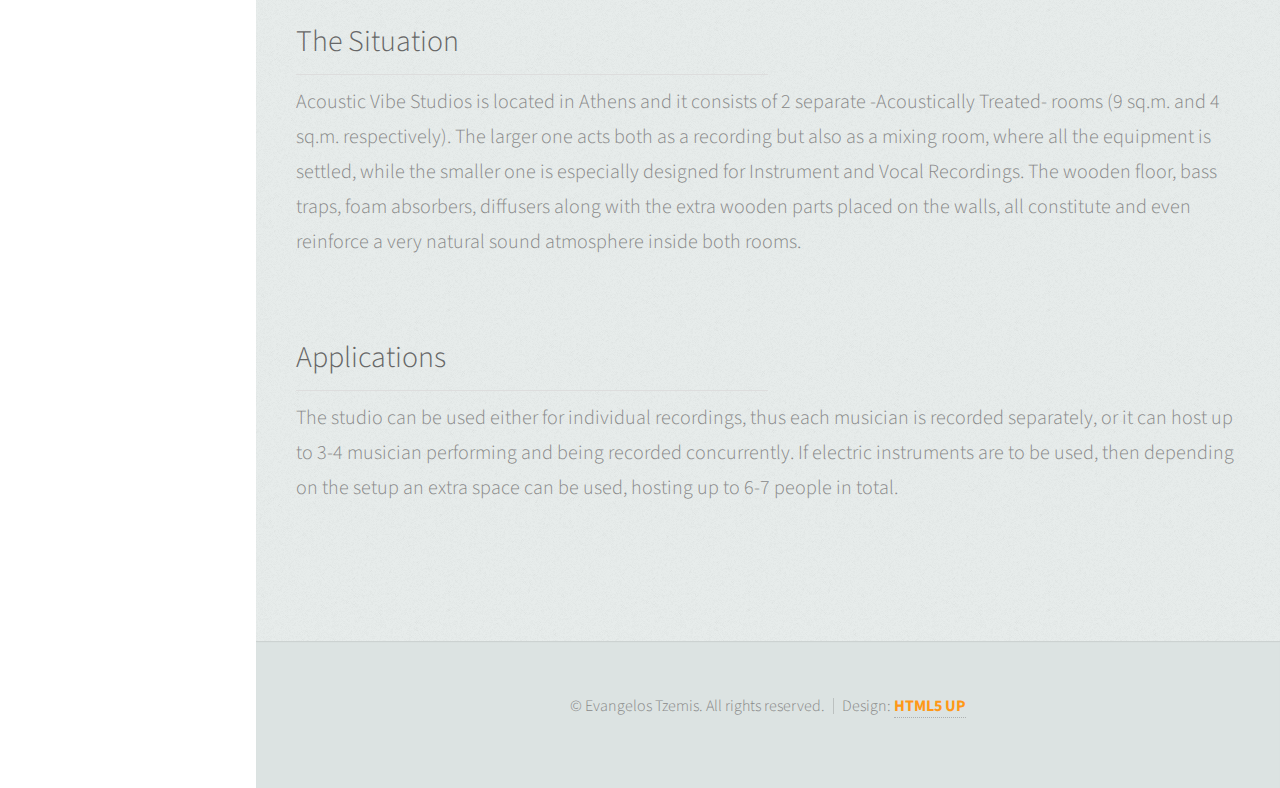
==== commit 562365a6: "Update titles" ====
--- a/index.html
+++ b/index.html
@@ -273,7 +273,7 @@
 						<div class="container">
 
 							<header>
-								<h2>Education</h2>
+								<h2>EDUCATION</h2>
 							</header>
 
 
@@ -318,7 +318,7 @@
 						<div class="container">
 
 							<header>
-								<h2>Dance</h2>
+								<h2>DANCE</h2>
 							</header>
 
 							<p>Visit <a href="https://www.artisstep.com">artisstep</a> for more info! </p>
@@ -409,7 +409,7 @@
 						<div class="container">
 
 							<header>
-								<h2>Acoustic Vibe Studios</h2>
+								<h2>ACOUSTIC VIBE STUDIOS</h2>
 							</header>
 
 							<br>
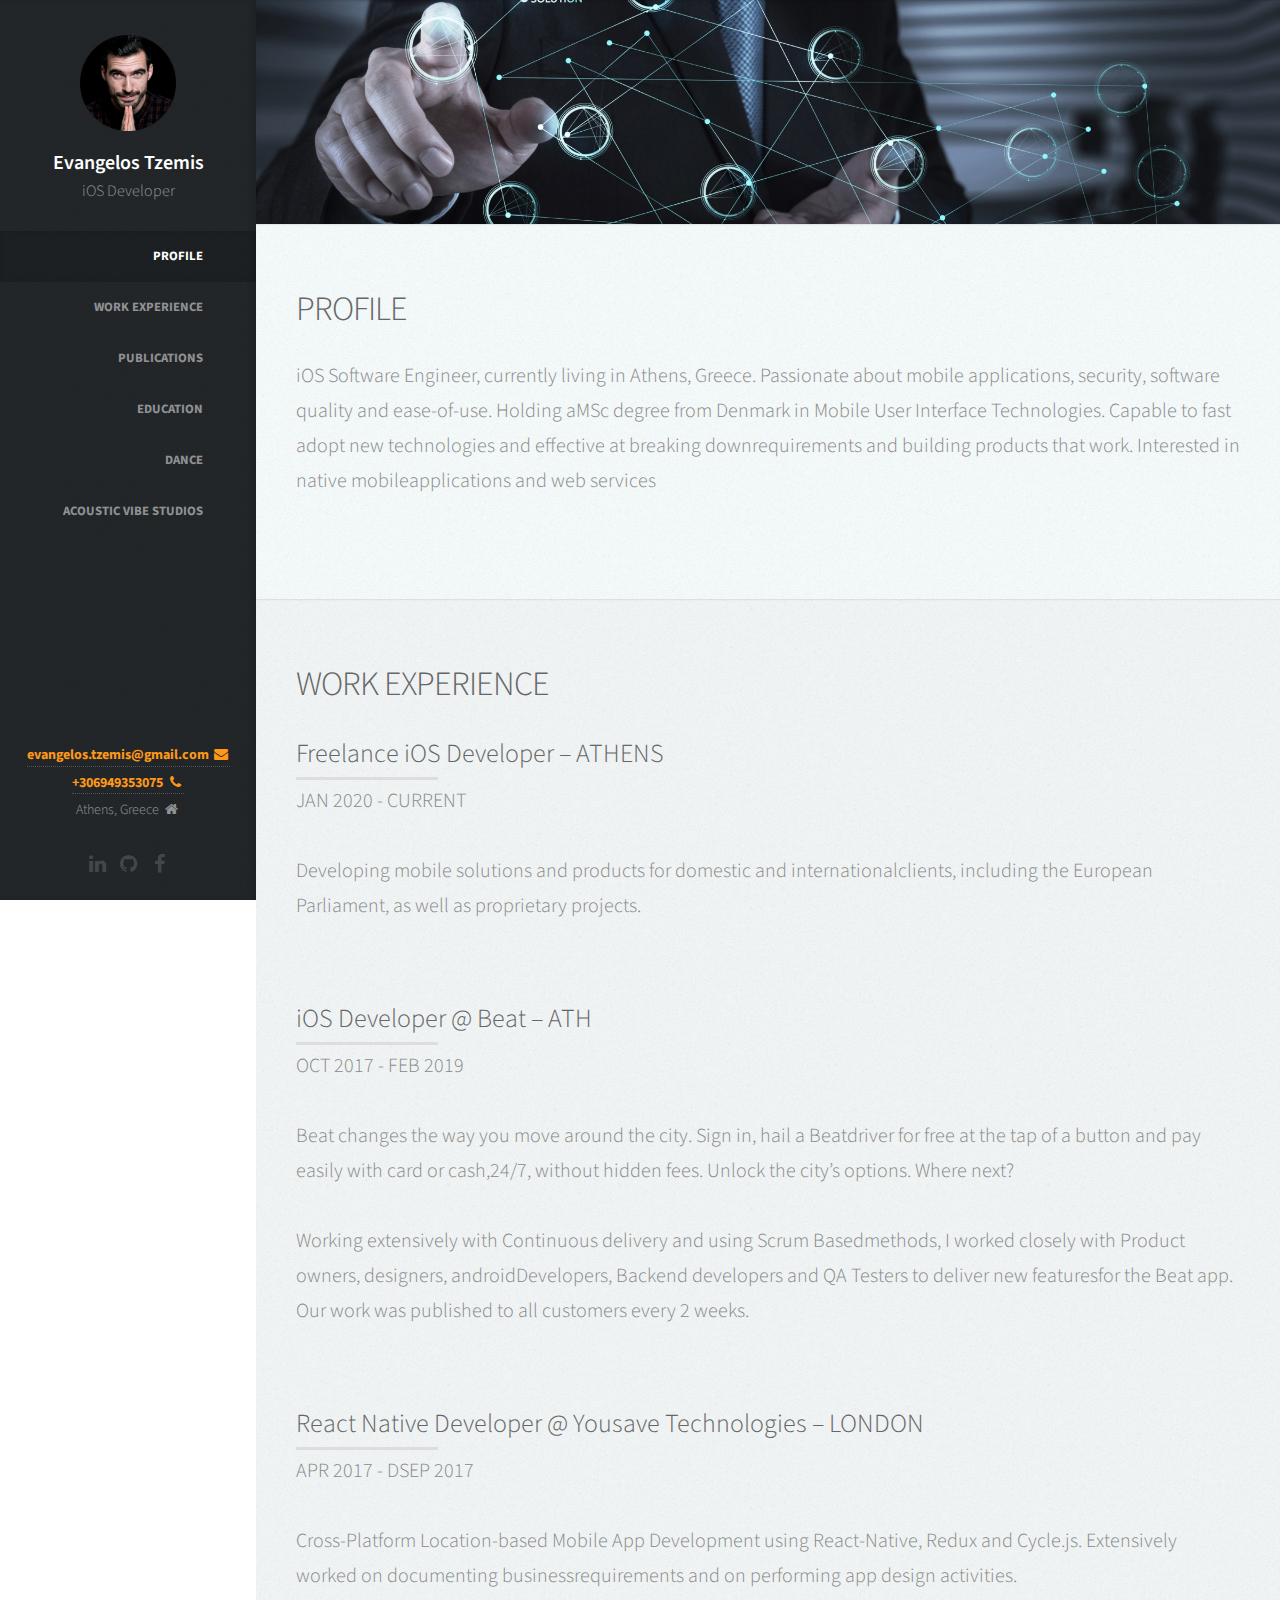
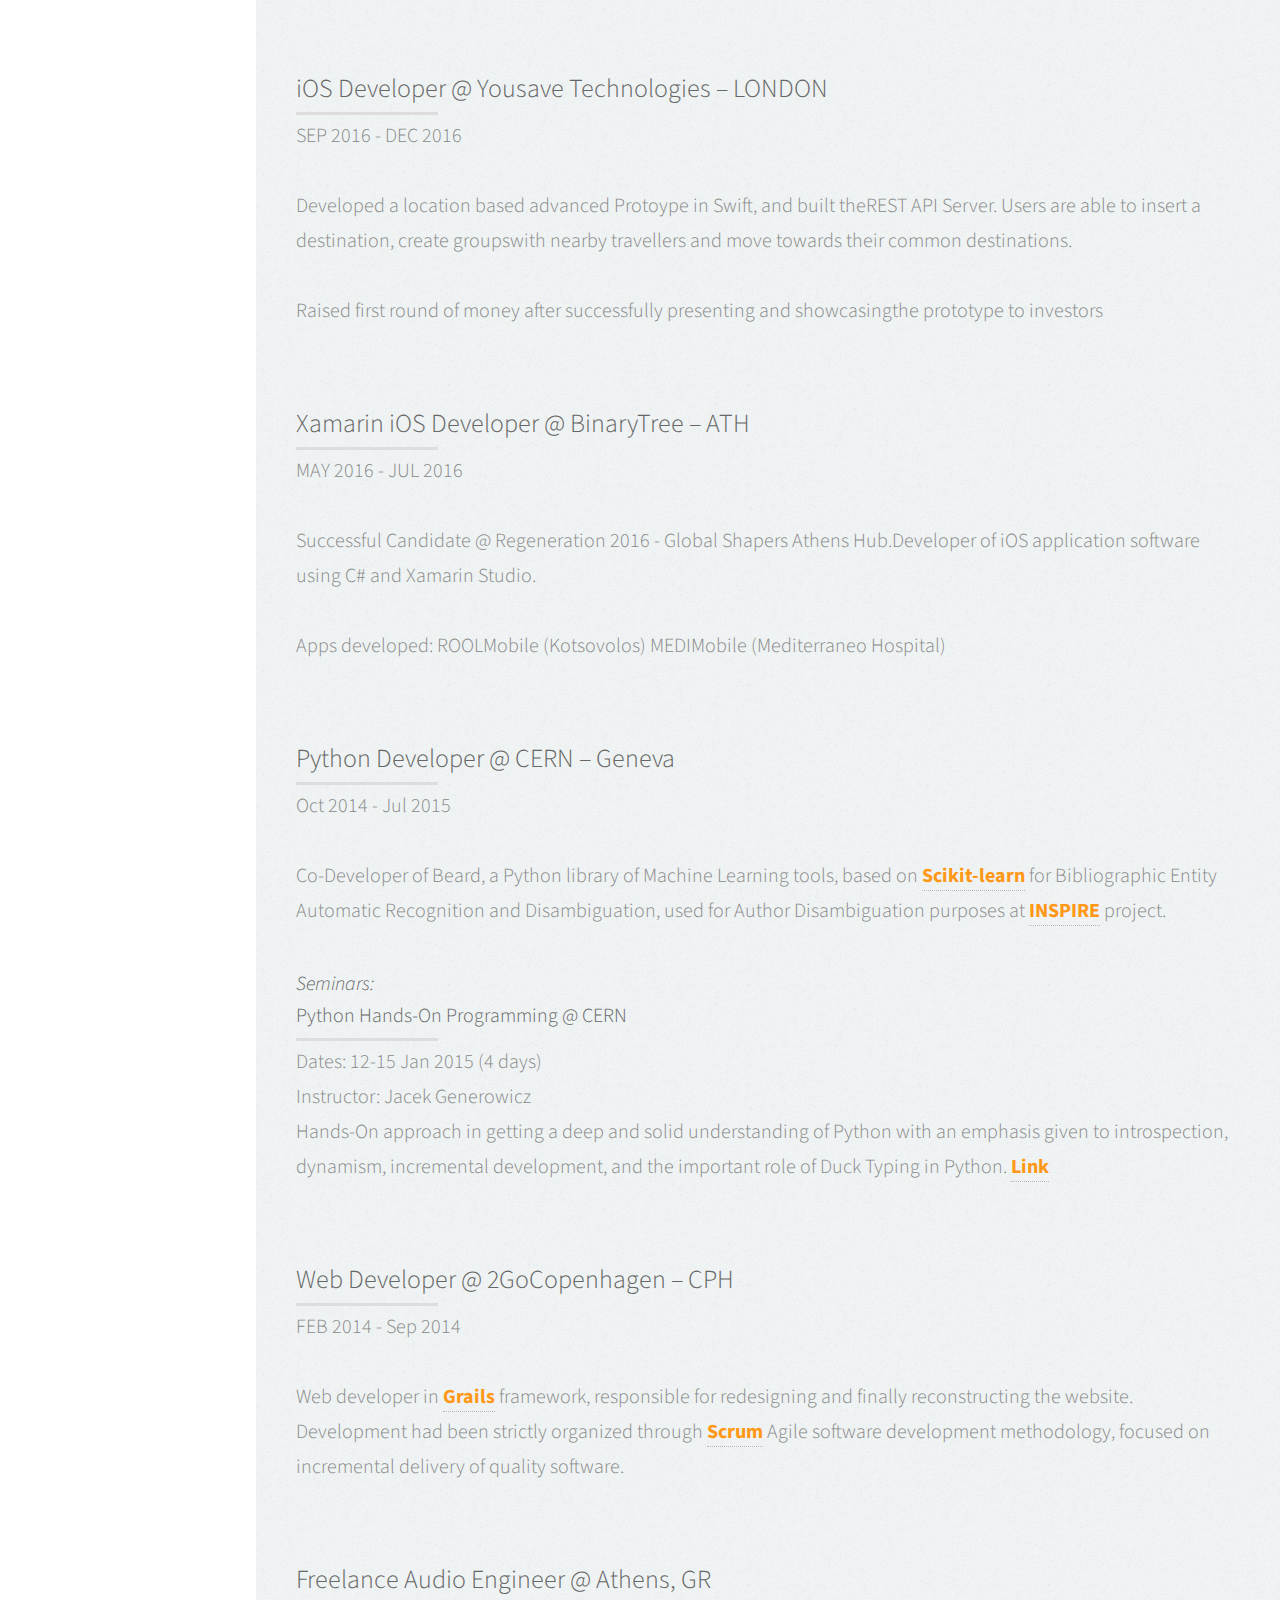
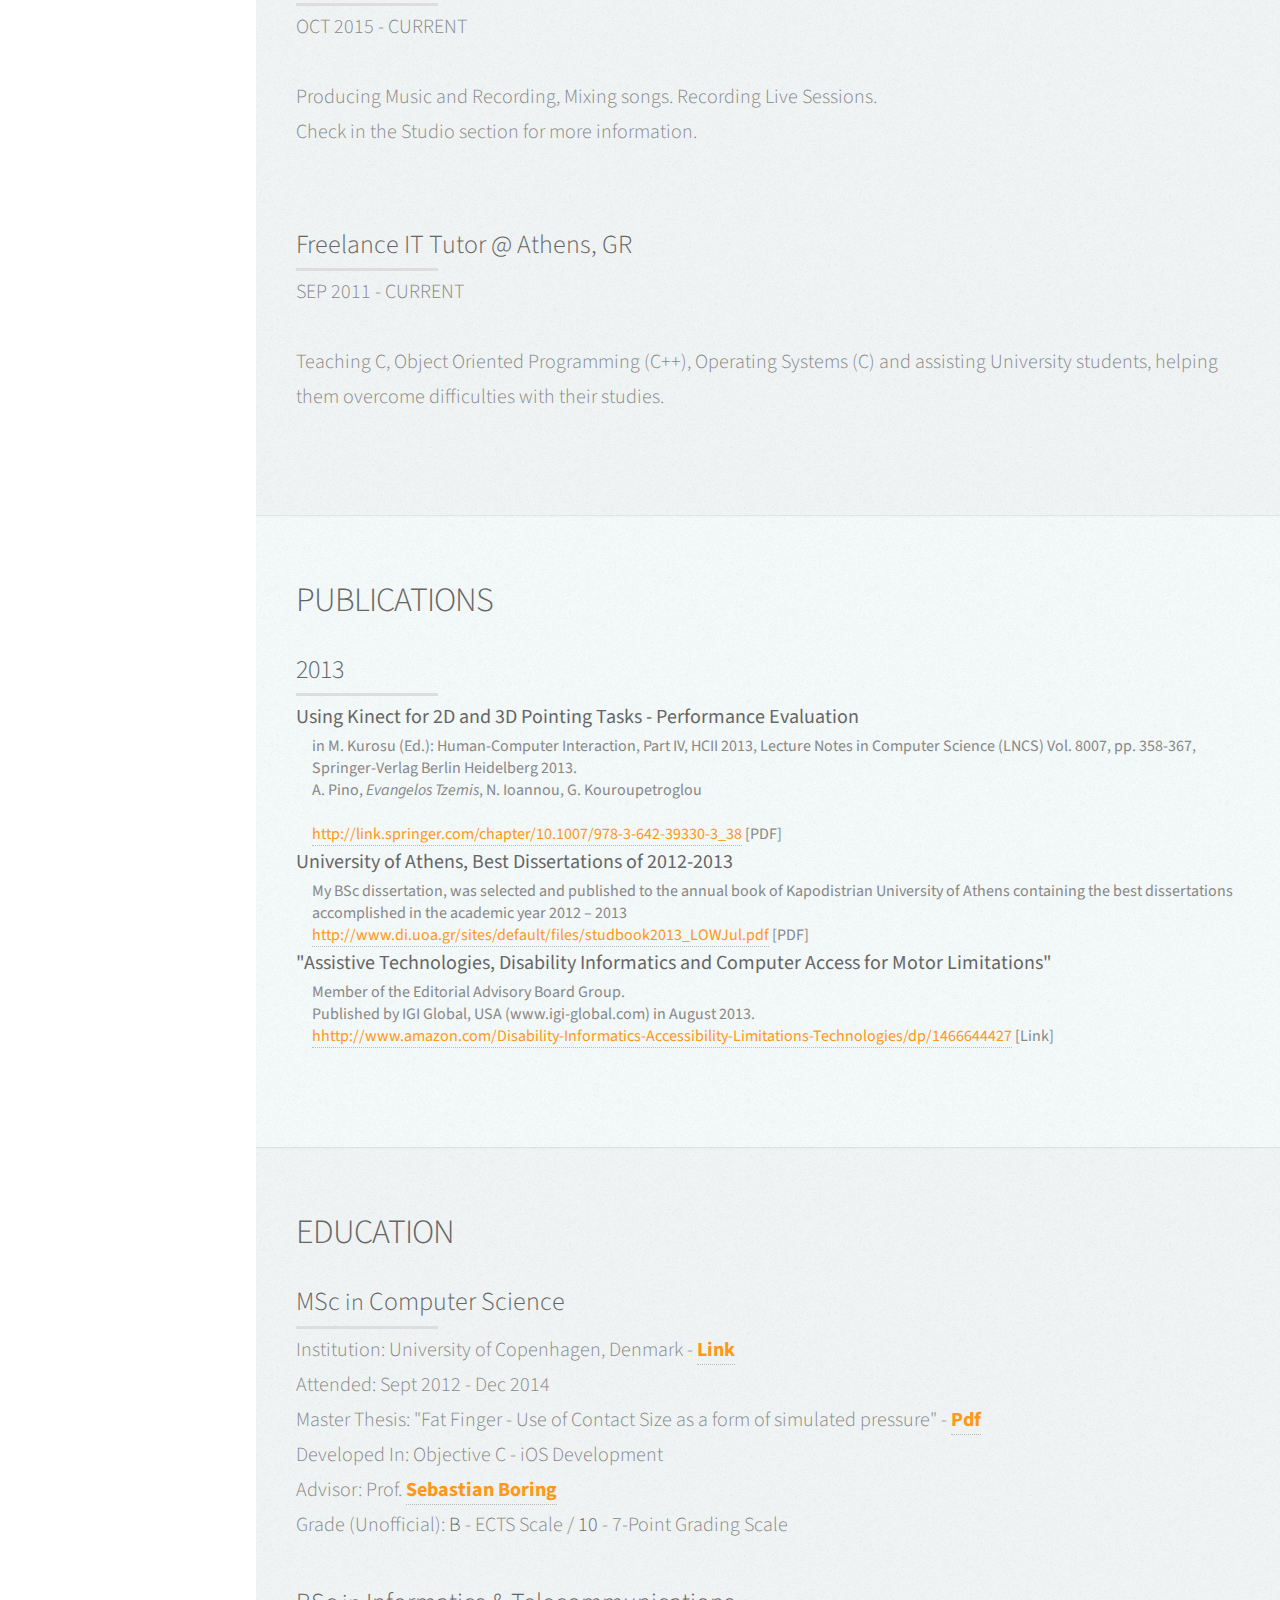
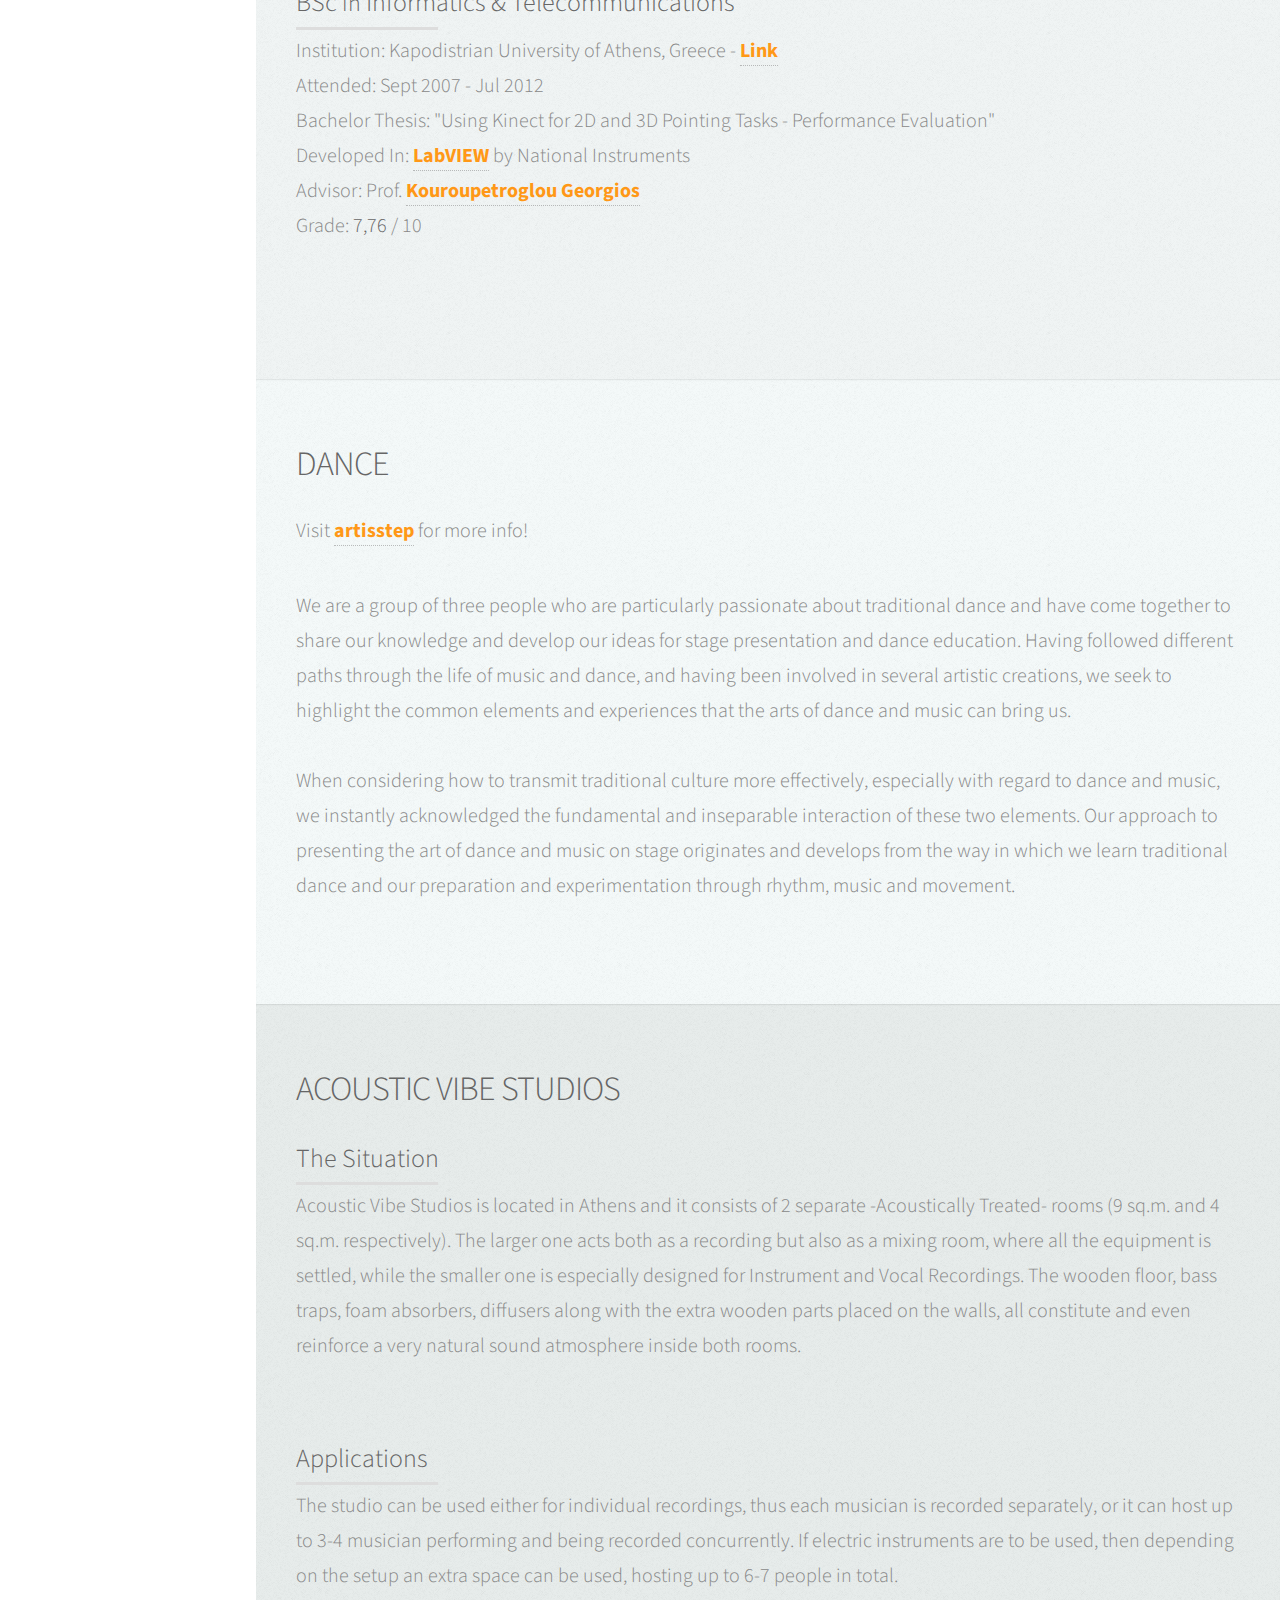
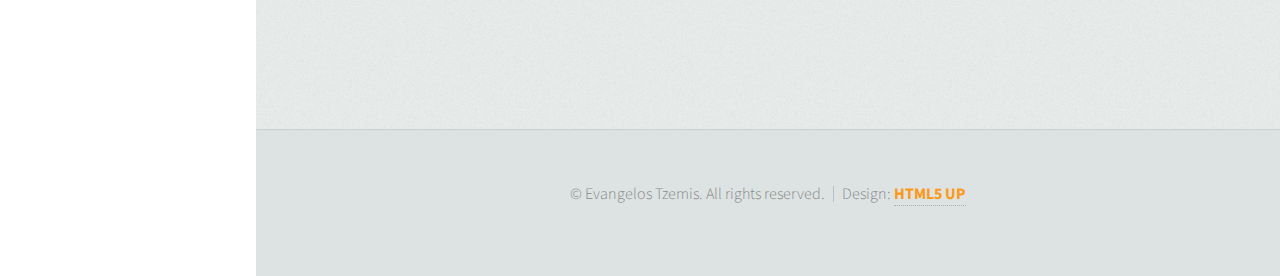
==== commit ae51065d: "Update UI with petros" ====
--- a/index.html
+++ b/index.html
@@ -46,8 +46,11 @@
 
 					<div class="contact">
 						<p>
-							evangelos.tzemis@gmail.com <i class="fa fa-fw fa-envelope"></i><br />
-						    +306949353075 <i class="fa fa-fw fa-phone"></i><br />
+							<a href="mailto:evangelos.tzemis@gmail.com">evangelos.tzemis@gmail.com <i class="fa fa-fw fa-envelope"></i></a>
+							<br />
+							<a href="tel:+306949353075">
+						    +306949353075 <i class="fa fa-fw fa-phone"></i></a>
+						    <br />
 							Athens, Greece  <i class="fa fa-fw fa-home"></i>
 					 	</p>
 					</div>
@@ -84,7 +87,7 @@
 							</header>
 
 							<p>
-								iOS Software Engineer, currently living in Athens, Greece. Passionate aboutmobile applications, security, software quality and ease-of-use. Holding aMSc degree from Denmark in Mobile User Interface Technologies.
+								iOS Software Engineer, currently living in Athens, Greece. Passionate about mobile applications, security, software quality and ease-of-use. Holding aMSc degree from Denmark in Mobile User Interface Technologies.
 
 								Capable to fast adopt new technologies and effective at breaking downrequirements and building products that work. Interested in native mobileapplications and web services
 							</p>
@@ -102,8 +105,6 @@
 							<header>
 								<h2>WORK EXPERIENCE</h2>
 							</header>
-
-							<br>
 							<h3>Freelance iOS Developer – ATHENS</h3>
 							<hr>
 							<P>JAN 2020 - CURRENT 
@@ -227,7 +228,7 @@
 						<div class="container">
 
 							<header>
-								<h2>Publications</h2>
+								<h2>PUBLICATIONS</h2>
 							</header>
 
 							<h3>2013</h3>
@@ -411,8 +412,6 @@
 							<header>
 								<h2>ACOUSTIC VIBE STUDIOS</h2>
 							</header>
-
-							<br>
 							<h3>The Situation</h3>
 							<hr width = "50%" align = "Left">
 
--- a/assets/css/main.css
+++ b/assets/css/main.css
@@ -1594,7 +1594,7 @@
 		}
 
 	h2 {
-		font-size: 2em;
+		font-size: 1.7em;
 		letter-spacing: -1px;
 	}
 
@@ -1607,11 +1607,11 @@
 			}
 
 	h3 {
-		font-size: 1.5em;
+		font-size: 1.3em;
 	}
 
 	header {
-		margin: 0 0 2em 0;
+		margin: 0 0 1.2em 0;
 	}
 
 		header > p {
@@ -1660,8 +1660,10 @@
 	}
 
 	hr {
+		width: 15%;
+		margin: 0.2em 0;
 		border: 0;
-		border-top: solid 1px #ddd;
+		border-top: solid 3px #ddd;
 	}
 
 	blockquote {
@@ -1709,7 +1711,7 @@
 		.image.avatar48 {
 			width: 48px;
 			height: 48px;
-			background: #f00;
+			background: none;
 		}
 
 			.image.avatar48 img {
@@ -2016,6 +2018,11 @@
 			color: rgba(255, 255, 255, 0.5);
 		}
 
+		.contact p a {
+			display: inline-block;
+			margin-bottom: 0.5em;
+		}
+
 		#header .icons {
 			font-size: 0.8em;
 			margin: 0 0 1em 0;
@@ -2039,6 +2046,7 @@
 		margin: 1.75em 1.5em 1.5em 1.5em;
 		min-height: 48px;
 		cursor: default;
+		text-align: center;
 	}
 
 		#logo h1 {
@@ -2052,16 +2060,16 @@
 		#logo p {
 			position: relative;
 			display: block;
-			font-size: 0.6em;
+			font-size: 0.8em;
 			color: rgba(255, 255, 255, 0.5);
 			line-height: 1.25em;
 			margin: 0.5em 0 0 0;
 		}
 
-		#logo .image {
-			position: absolute;
-			left: 0;
-			top: 0;
+		#logo .image,
+		#logo .image img {
+			width: 96px;
+			height: 96px;
 		}
 
 	#nav ul li a {
@@ -2518,7 +2526,7 @@
 			}
 
 			h2 {
-				font-size: 1.5em;
+				font-size: 1.3em;
 				letter-spacing: 0;
 				font-weight: 300;
 			}
@@ -2565,7 +2573,7 @@
 	}
 
 	.entry {
-		margin-bottom: 1em;
+		margin-bottom: 0;
 	}
 
 	.entry strong {
